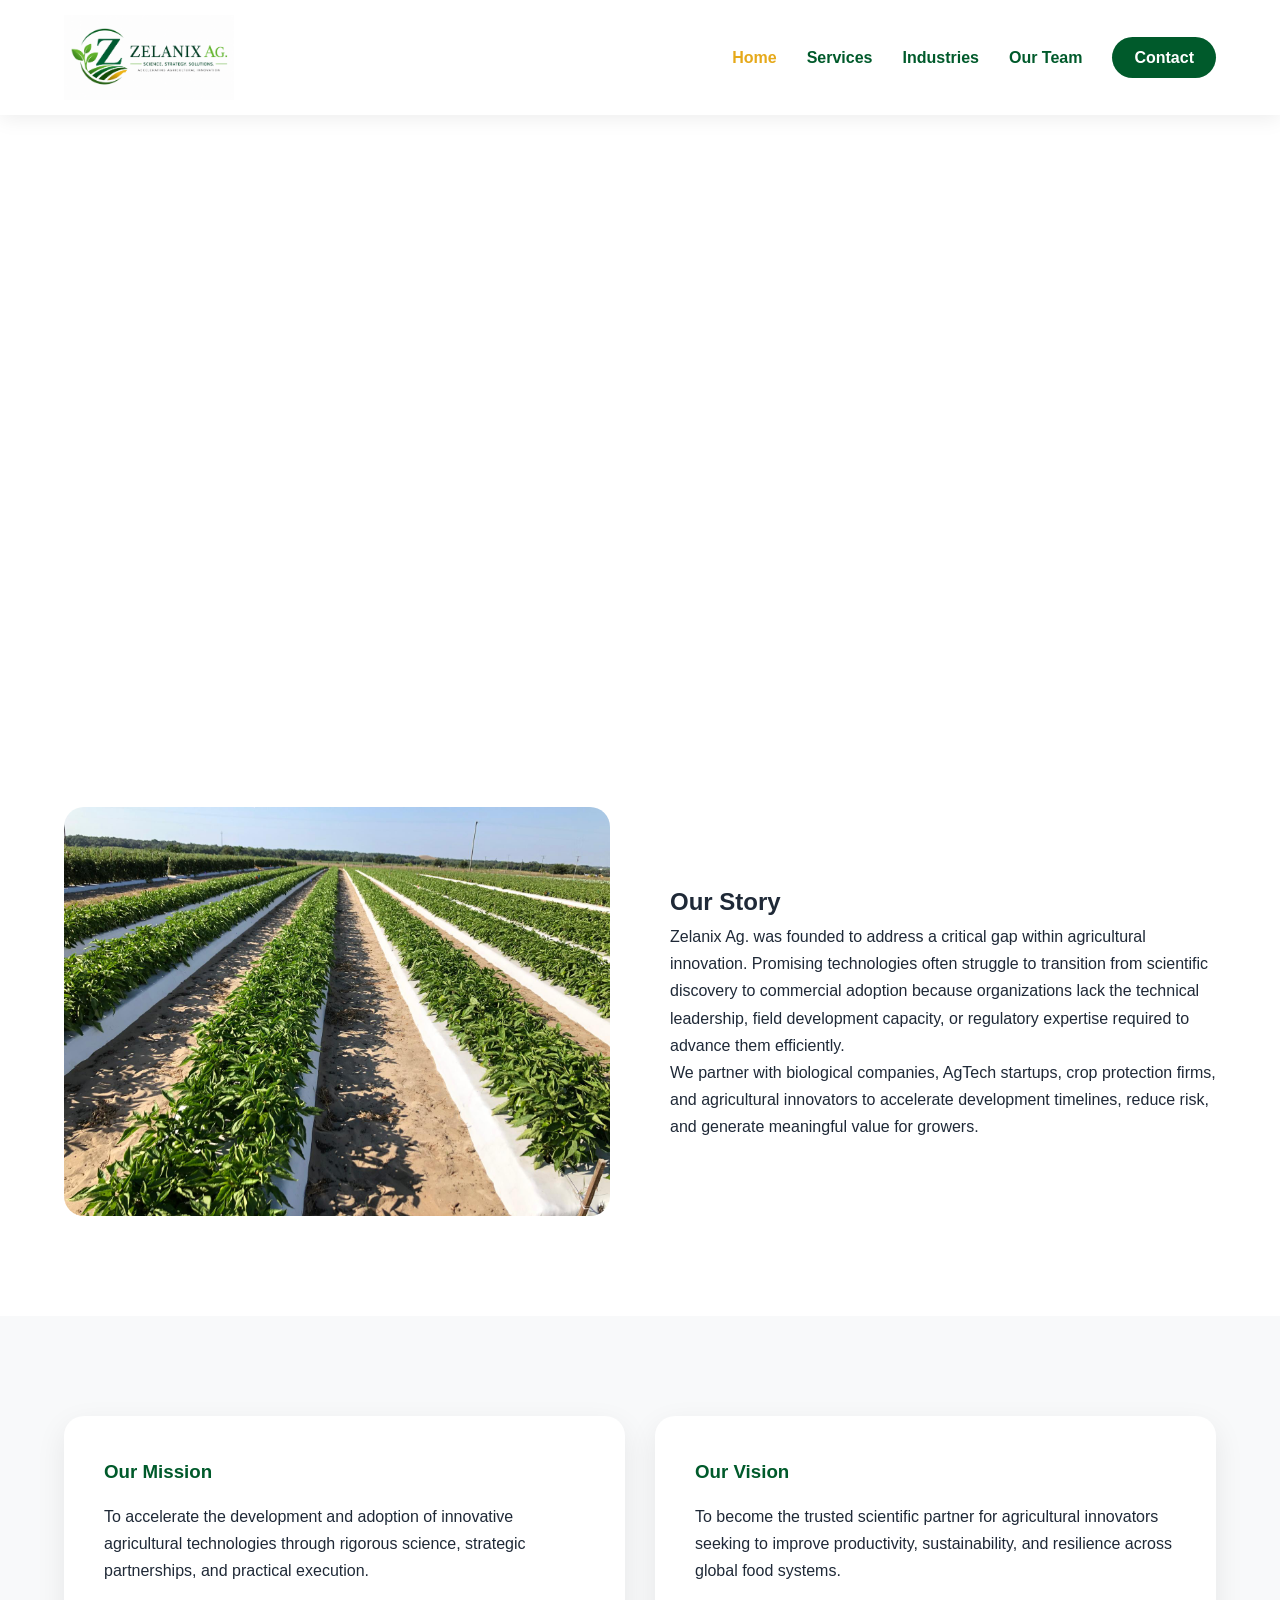
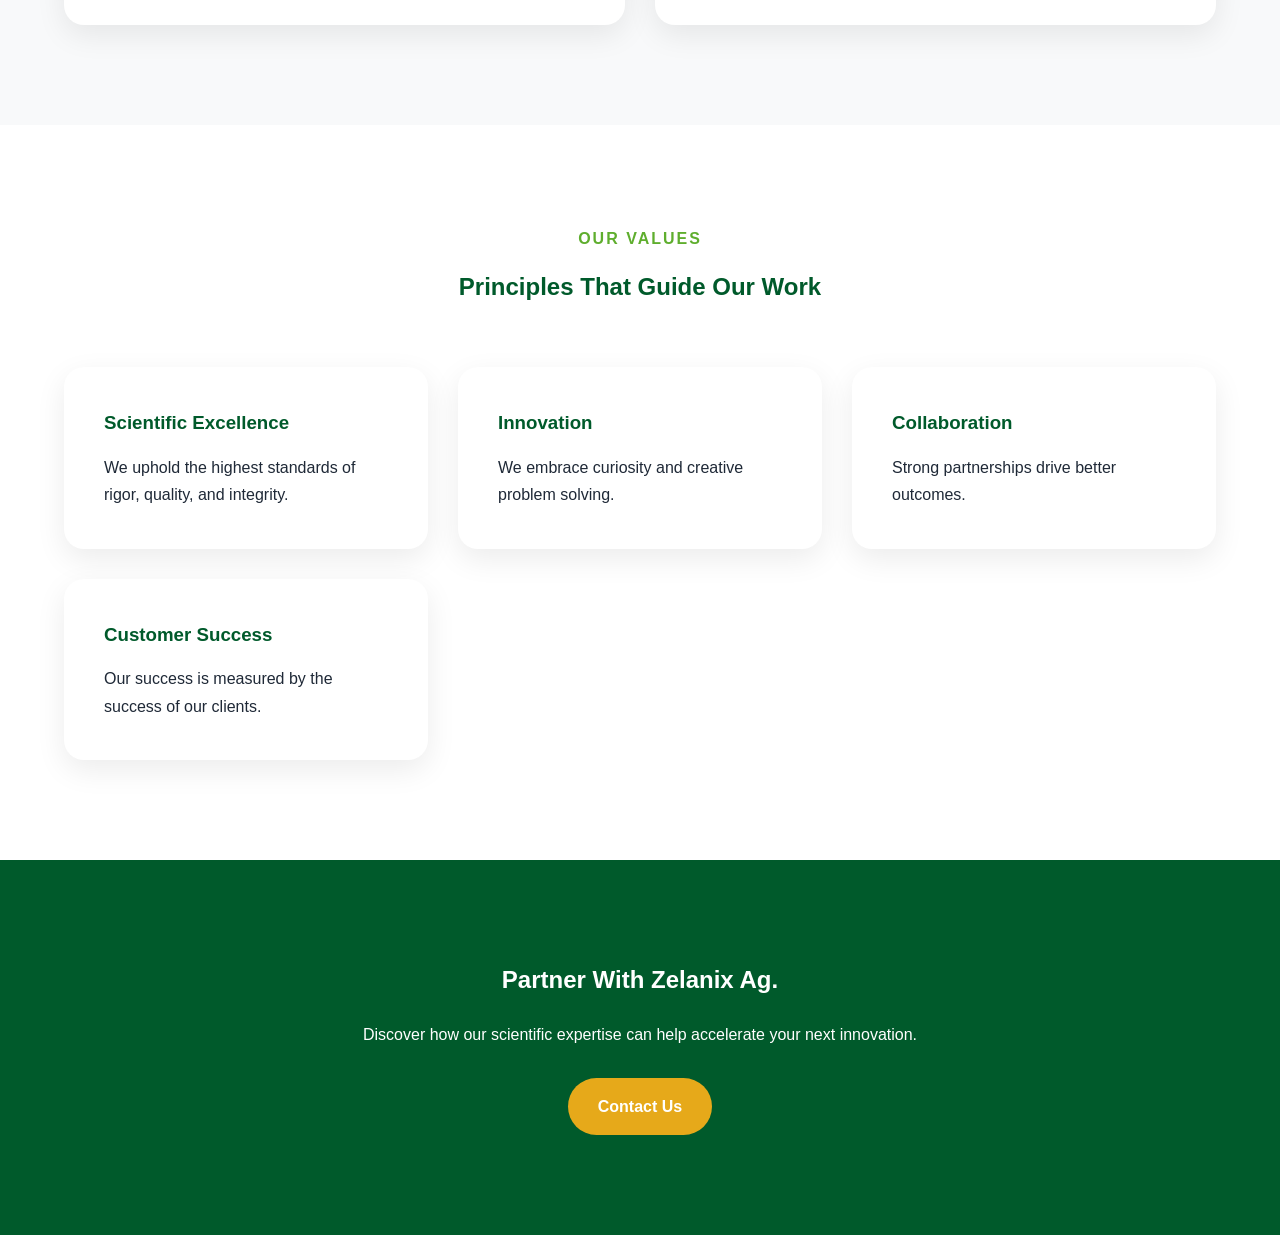
==== index.html @ 70cef59e "Update index.html deleted duplicate paragraph." ====
<!DOCTYPE html>
<html lang="en">

<head>

    <meta charset="UTF-8">

    <meta name="viewport"
        content="width=device-width, initial-scale=1.0">

    <title>About Us | Zelanix Ag.</title>

    <link rel="stylesheet"
        href="css/styles.css">

</head>

<body>

    <!-- Navigation -->

    <header>

        <div class="container navbar">

            <a href="index.html"
                class="logo">

                <img src="images\zelanixmodifiedlogo.png"
                    alt="Zelanix Ag Logo">

            </a>

            <nav>

                <ul>

                    <li><a href="index.html"
                            class="active">Home</a></li>

                    <li><a href="services.html">Services</a></li>

                    <li><a href="industries.html">Industries</a></li>

                    <li><a href="leadership.html">Our Team</a></li>

                    <li><a href="contact.html"
                            class="btn-nav">Contact</a></li>

                </ul>

            </nav>

        </div>

    </header>

    <!-- Hero -->

    <section class="page-hero">

        <div class="container">

            <span class="eyebrow">

              

            </span>

            <h1>

                Bridging Scientific Discovery and Commercial Success

            </h1>

            <p >

                We help agricultural innovators accelerate product
                development through scientific leadership,
                strategic partnerships, and practical execution.

            
            </p>
            

        </div>

    </section>

    <!-- Story -->

    <section class="section">

        <div class="container split">

            <div>

                <img src="images\FT9.jpeg"
                    alt="Agricultural Innovation">

            </div>

            <div>

                <h2>

                    Our Story

                </h2>

                <p>

                    Zelanix Ag. was founded to address a critical gap
                    within agricultural innovation. Promising technologies
                    often struggle to transition from scientific discovery
                    to commercial adoption because organizations lack the
                    technical leadership, field development capacity, or
                    regulatory expertise required to advance them efficiently.

                </p>

                <p>

                    We partner with biological companies, AgTech startups,
                    crop protection firms, and agricultural innovators to
                    accelerate development timelines, reduce risk, and
                    generate meaningful value for growers.

                </p>

            </div>

        </div>

    </section>

    <!-- Mission -->

    <section class="section section-light">

        <div class="container">

            <div class="cards">

                <div class="card">

                    <h3>

                        Our Mission

                    </h3>

                    <p>

                        To accelerate the development and adoption of
                        innovative agricultural technologies through
                        rigorous science, strategic partnerships,
                        and practical execution.

                    </p>

                </div>

                <div class="card">

                    <h3>

                        Our Vision

                    </h3>

                    <p>

                        To become the trusted scientific partner for
                        agricultural innovators seeking to improve
                        productivity, sustainability, and resilience
                        across global food systems.

                    </p>

                </div>

            </div>

        </div>

    </section>

    <!-- Values -->

    <section class="section">

        <div class="container">

            <div class="section-header">

                <span class="eyebrow">

                    OUR VALUES

                </span>

                <h2>

                    Principles That Guide Our Work

                </h2>

            </div>

            <div class="cards">

                <div class="card">

                    <h3>

                        Scientific Excellence

                    </h3>

                    <p>

                        We uphold the highest standards of rigor,
                        quality, and integrity.

                    </p>

                </div>

                <div class="card">

                    <h3>

                        Innovation

                    </h3>

                    <p>

                        We embrace curiosity and creative problem solving.

                    </p>

                </div>

                <div class="card">

                    <h3>

                        Collaboration

                    </h3>

                    <p>

                        Strong partnerships drive better outcomes.

                    </p>

                </div>

                <div class="card">

                    <h3>

                        Customer Success

                    </h3>

                    <p>

                        Our success is measured by the success of our clients.

                    </p>

                </div>

            </div>

        </div>

    </section>

    <!-- CTA -->

    <section class="cta">

        <div class="container">

            <h2>

                Partner With Zelanix Ag.

            </h2>

            <p>

                Discover how our scientific expertise can help
                accelerate your next innovation.

            </p>

            <a href="contact.html"
                class="btn-primary">

                Contact Us

            </a>

        </div>

    </section>

    <script src="js/About-images.js"></script>

</body>

</html>
---- css/styles.css ----
/* ===========================
   ZELANIX AG. WEBSITE STYLES
   =========================== */

/* Variables */

:root {
    --primary: #005A2B;
    --secondary: #5FAE2E;
    --accent: #E6A91A;
    --dark: #1F2937;
    --light: #F8F9FA;
    --white: #FFFFFF;
    --shadow: 0 10px 30px rgba(0,0,0,0.08);
}

/* Reset */

* {
    margin: 0;
    padding: 0;
    box-sizing: border-box;
}

body {
    font-family: Arial, Helvetica, sans-serif;
    line-height: 1.7;
    color: var(--dark);
    background: var(--white);
}

img {
    max-width: 100%;
    display: block;
}

a {
    text-decoration: none;
}

ul {
    list-style: none;
}

/* Layout */

.container {
    width: 90%;
    max-width: 1200px;
    margin: auto;
}

.section {
    padding: 100px 0;
}

.section-light {
    background: var(--light);
}

/* Navigation */

header {
    background: var(--white);
    position: sticky;
    top: 0;
    z-index: 1000;
    box-shadow: 0 3px 20px rgba(0,0,0,0.08);
}

.navbar {
    display: flex;
    justify-content: space-between;
    align-items: center;
    padding: 15px 0;
}

.logo img {
    height: 85px;
}

nav ul {
    display: flex;
    gap: 30px;
    align-items: center;
}

nav a {
    color: var(--primary);
    font-weight: 600;
    transition: 0.3s;
}

nav a:hover,
.active {
    color: var(--accent);
}

.btn-nav {
    background: var(--primary);
    color: var(--white);
    padding: 12px 22px;
    border-radius: 30px;
}

.btn-nav:hover {
    background: var(--accent);
    color: var(--white);
}

/* Hero */

/*
.page-hero {
    background:
       
        url("../images/PEANUT.jpeg");

    background-size: cover;
    background-position: center;
    color: var(--white);
}
*/
.hero,
.page-hero {
    background-size: cover;
    background-position: center;
    color: var(--white);
    min-height: 500px;
    opacity: 1;
    transition: opacity 3s ease-in-out;
}

.page-hero.fade {
    opacity: 0;
}



.hero {
    min-height: 90vh;
    display: flex;
    align-items: center;
}

.hero-content {
    max-width: 700px;
}

.hero h1,
.page-hero h1 {
    font-size: 4.5rem;
    margin-bottom: 20px;
    
}

.hero p,
.page-hero  p  {
    font-size: 1.78rem;
    margin-bottom: 30px;
    font-weight: bolder;
    font-weight: 2500;
}
.profile-image {
    width: 300px;
    height:300px;
}

.page-hero {
    text-align: center;
    padding: 100px 0;  /*change the size of the banner*/
    
}

/* Typography */

.eyebrow {
    color: var(--secondary);
    font-weight: 700;
    letter-spacing: 2px;
    text-transform: uppercase;
}

.section-header {
    text-align: center;
    margin-bottom: 60px;
}

.section-header h2 {
    margin-top: 15px;
    color: var(--primary);
}

/* Buttons */

.btn-primary,
.btn-secondary {
    display: inline-block;
    padding: 15px 30px;
    border-radius: 50px;
    font-weight: 700;
    transition: 0.3s;
}

.btn-primary {
    background: var(--accent);
    color: var(--white);
}

.btn-primary:hover {
    transform: translateY(-3px);
}

.btn-secondary {
    border: 2px solid var(--white);
    color: var(--white);
    margin-left: 15px;
}

.btn-secondary:hover {
    background: var(--white);
    color: var(--primary);
}

/* Cards */

.cards,
.industry-grid {
    display: grid;
    grid-template-columns: repeat(auto-fit, minmax(280px, 1fr));
    gap: 30px;
}

.card,
.industry-card {
    background: var(--white);
    padding: 40px;
    border-radius: 20px;
    box-shadow: var(--shadow);
    transition: 0.3s;
}

.card:hover,
.industry-card:hover {
    transform: translateY(-10px);
}

.card h3,
.industry-card h3 {
    color: var(--primary);
    margin-bottom: 15px;
}

/* Split Layout */

.split {
    display: grid;
    grid-template-columns: 1fr 1fr;
    gap: 60px;
    align-items: center;
}

.split img {
    border-radius: 20px;
}

/* Services */

.service-block {
    margin-bottom: 60px;
}

.service-block h2 {
    color: var(--primary);
    margin-bottom: 20px;
}

.service-block ul {
    margin-left: 20px;
    list-style: disc;
}

.service-block li {
    margin-bottom: 10px;
}

/* Leadership */

.leader-profile {
    display: grid;
    grid-template-columns: 300px 1fr;
    gap: 50px;
    align-items: center;
}

.leader-profile img {
    border-radius: 20px;
}

.leader-profile h2 {
    color: var(--primary);
}

.leader-profile h4 {
    color: var(--secondary);
    margin-bottom: 20px;
}

/* Contact */

.contact-grid {
    display: grid;
    grid-template-columns: 1fr 1fr;
    gap: 60px;
}

.contact-form {
    display: flex;
    flex-direction: column;
    gap: 20px;
}

.contact-form input,
.contact-form textarea {
    padding: 15px;
    border-radius: 10px;
    border: 1px solid #d1d5db;
    font-size: 1rem;
}

.contact-form button {
    border: none;
    cursor: pointer;
}

.contact-info h4 {
    color: var(--primary);
    margin-top: 20px;
}

/* CTA */

.cta {
    background: var(--primary);
    color: var(--white);
    text-align: center;
    padding: 100px 0;
}

.cta h2 {
    margin-bottom: 20px;
}

.cta p {
    margin-bottom: 30px;
}

/* Footer */

footer {
    background: var(--dark);
    color: var(--white);
    padding: 60px 0;
}

.footer-grid {
    display: grid;
    grid-template-columns: 1fr 1fr;
    gap: 60px;
}

.footer-logo {
    height: 80px;
    margin-bottom: 20px;
}

/* Responsive */

@media (max-width: 992px) {

    .split,
    .leader-profile,
    .contact-grid,
    .footer-grid {
        grid-template-columns: 1fr;
    }

    .hero h1,
    .page-hero h1 {
        font-size: 2.5rem;
    }
}

@media (max-width: 768px) {

    .navbar {
        flex-direction: column;
        gap: 20px;
    }

    nav ul {
        flex-direction: column;
        gap: 15px;
    }

    .hero {
        min-height: 70vh;
    }

    .hero h1,
    .page-hero h1 {
        font-size: 2rem;
    }

    .btn-secondary {
        display: block;
        margin: 15px 0 0;
    }

    .section {
        padding: 70px 0;
    }
}
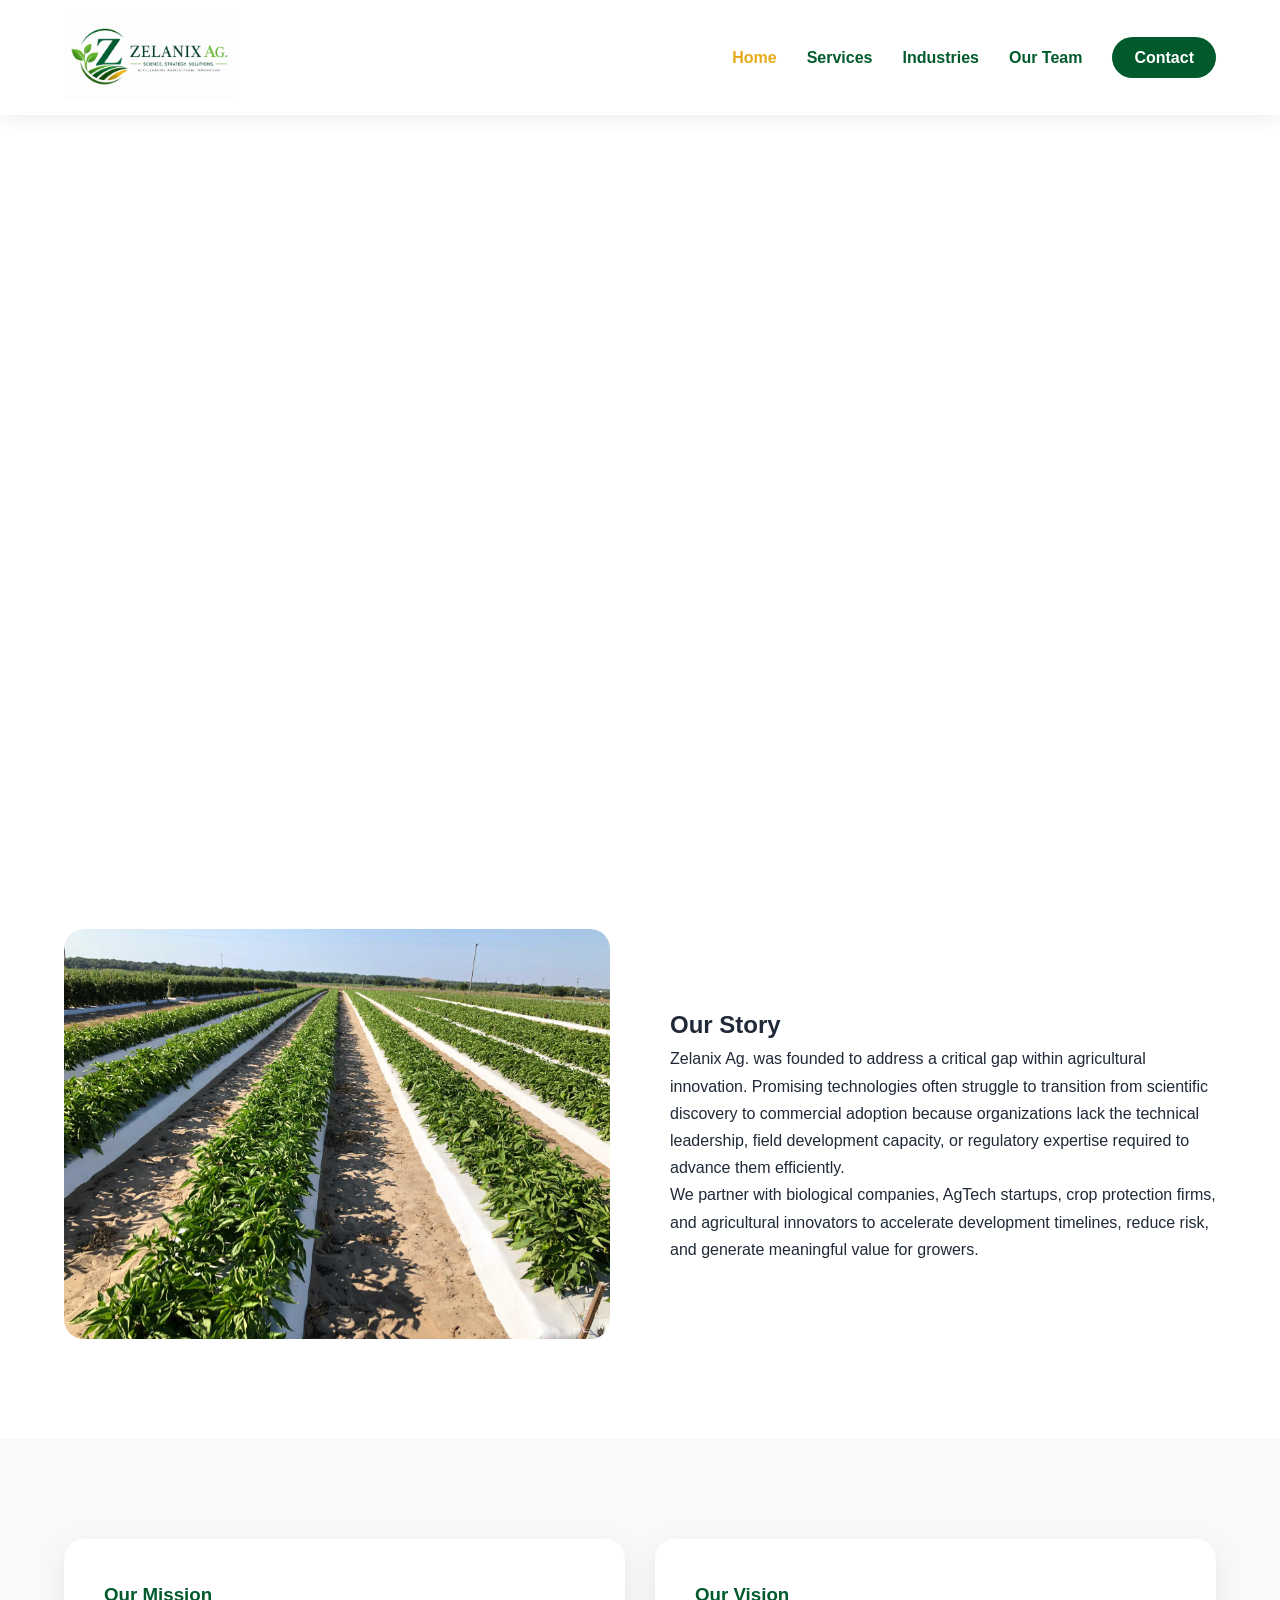
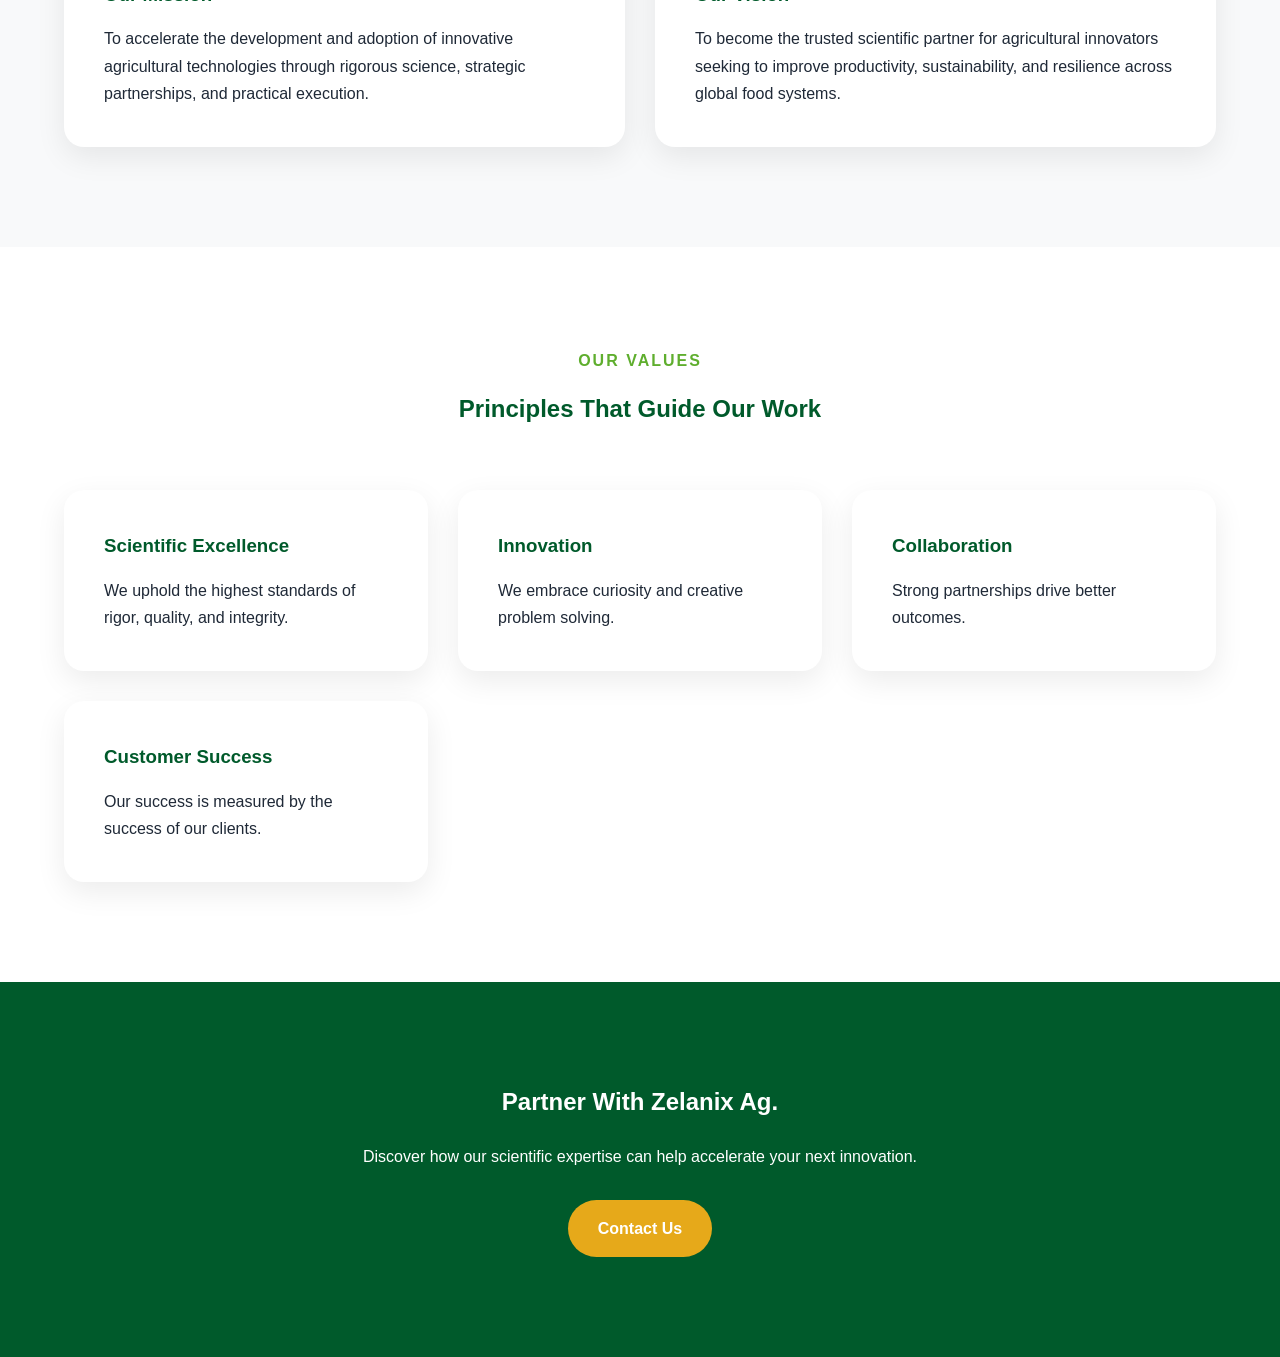
==== commit 8d6bf507: "Update index.html added Through Quality Field Trials to the heading" ====
--- a/index.html
+++ b/index.html
@@ -69,7 +69,7 @@
 
             <h1>
 
-                Bridging Scientific Discovery and Commercial Success
+                Bridging Scientific Discovery and Commercial Success Through Quality Field Trials
 
             </h1>
 
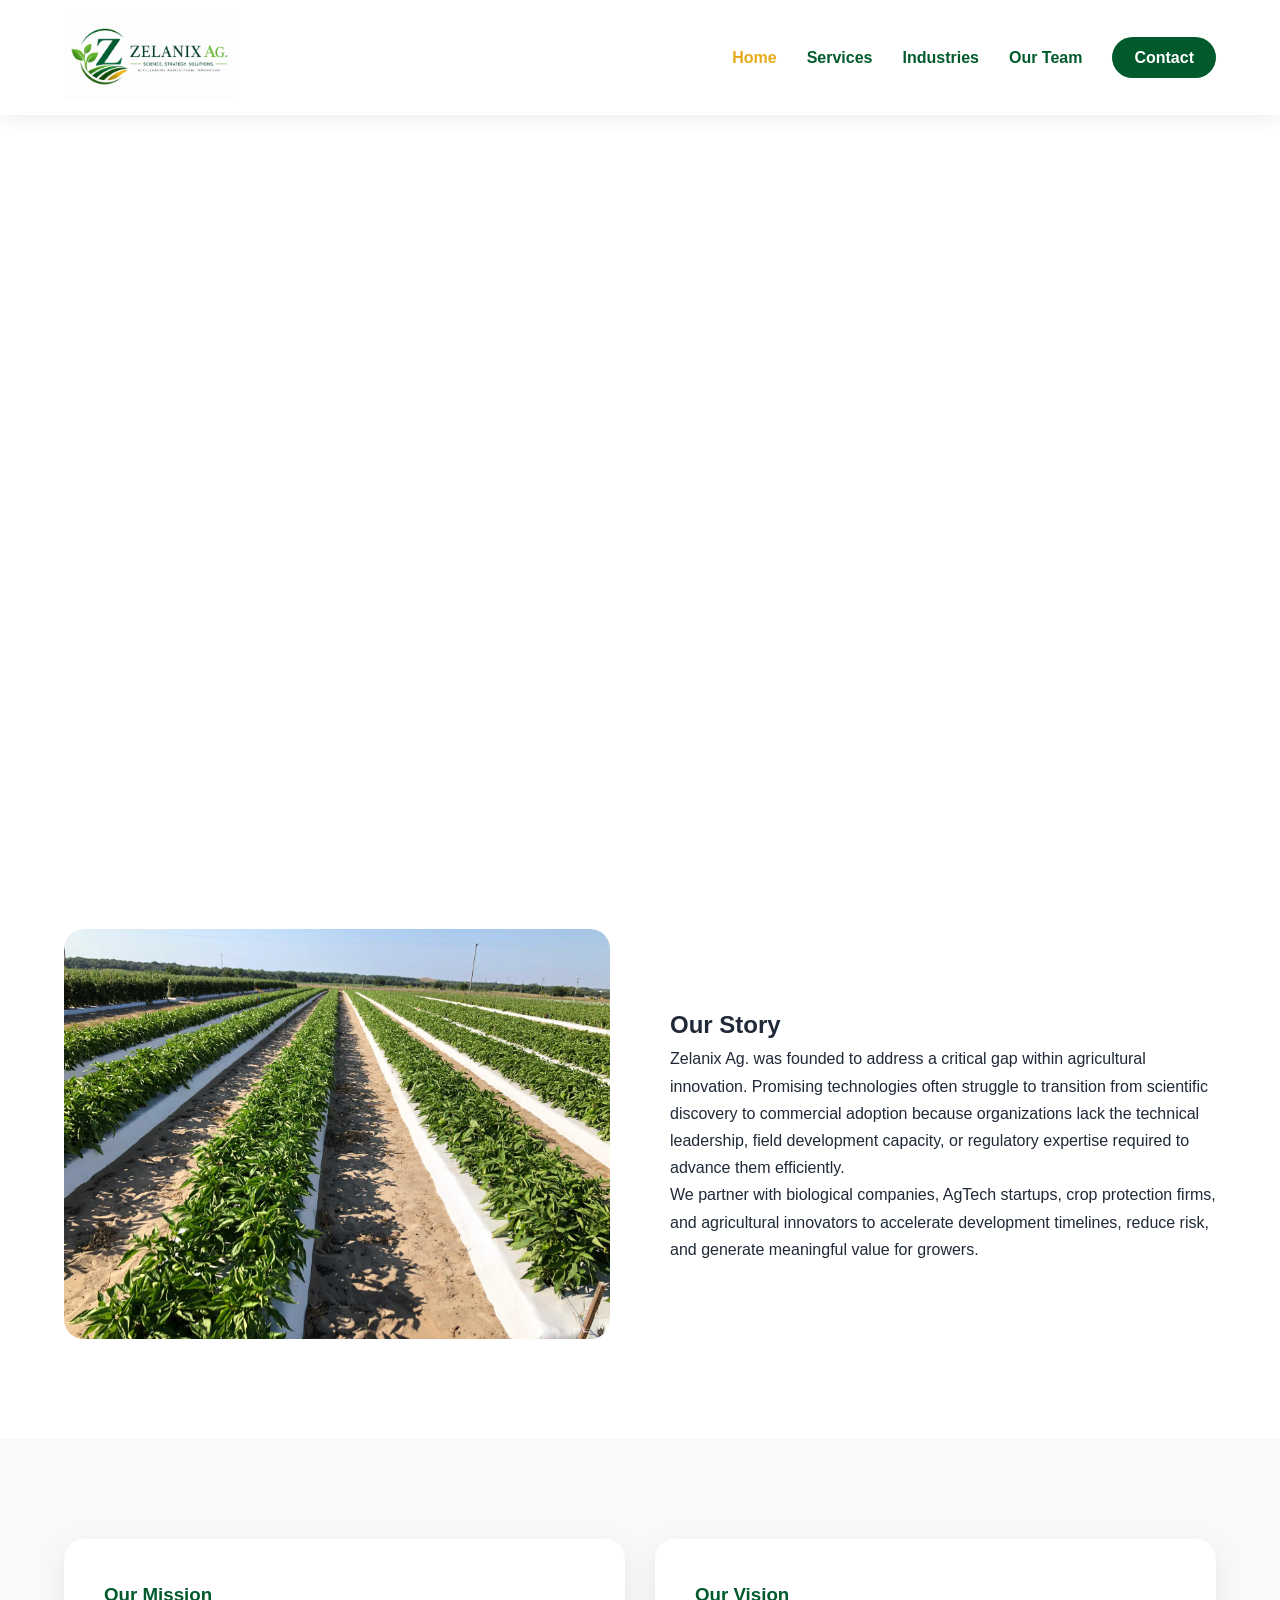
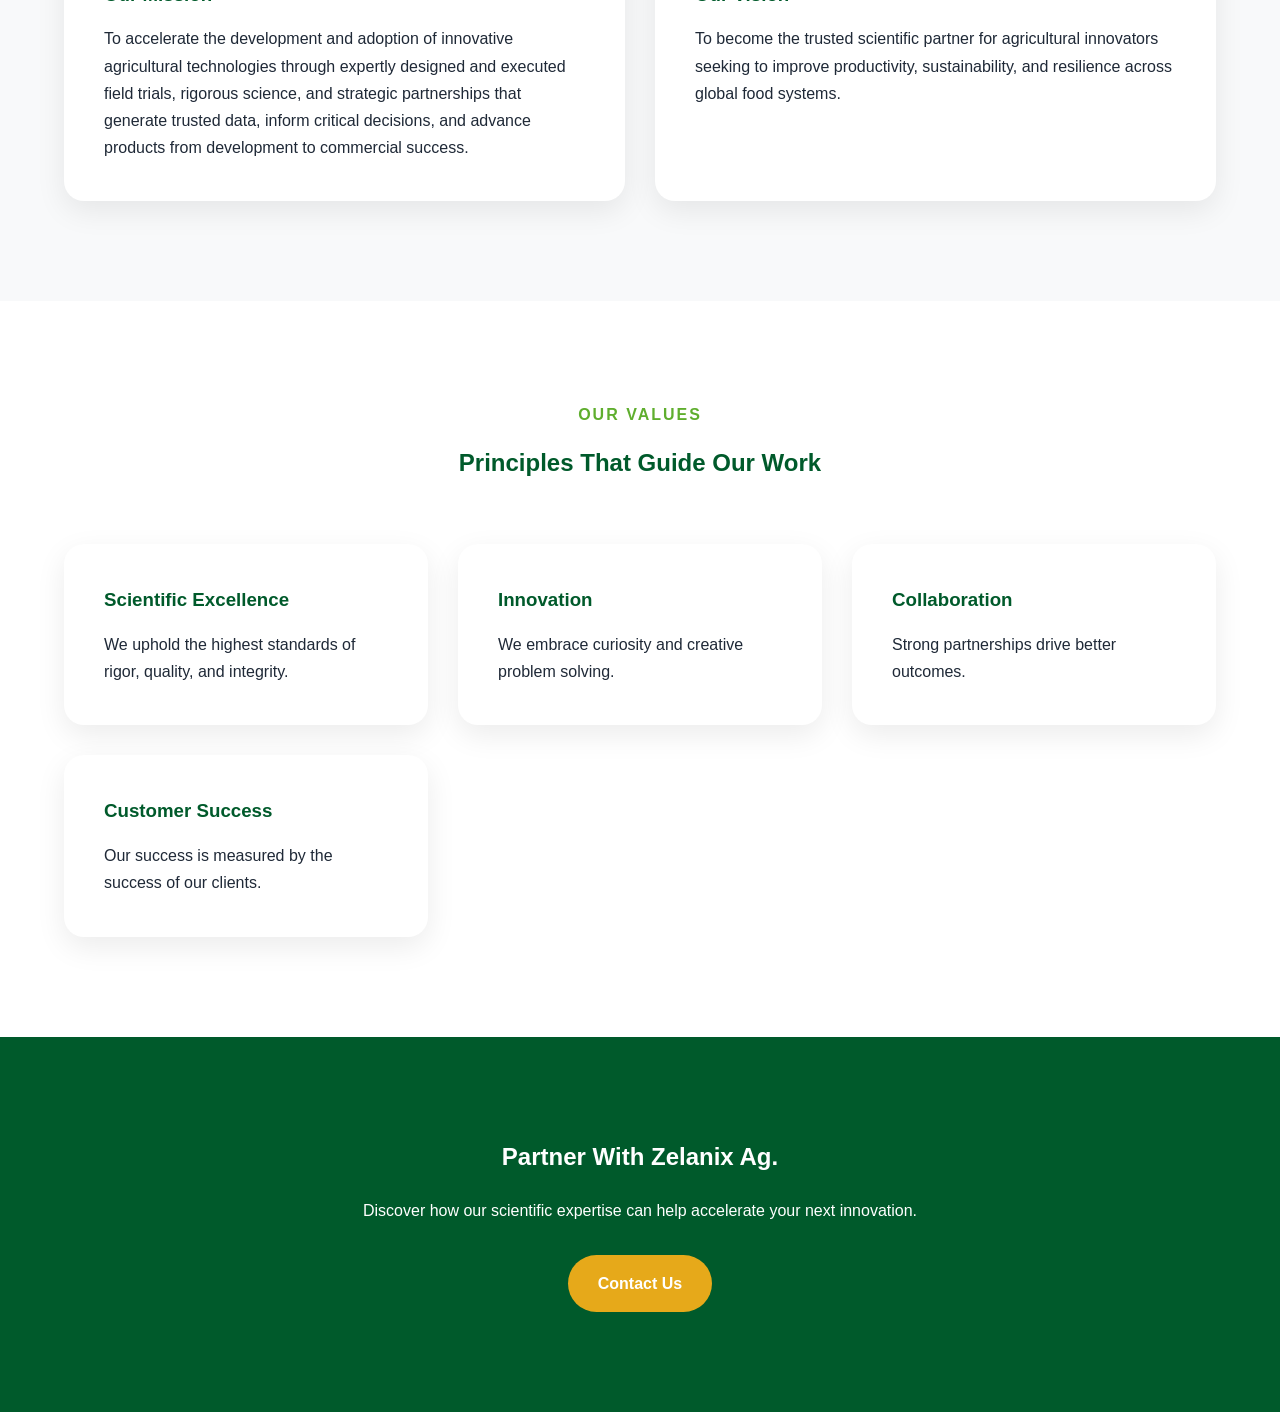
==== commit 43ee4ee1: "Update index.html Changed Our Mission Statement" ====
--- a/index.html
+++ b/index.html
@@ -69,7 +69,7 @@
 
             <h1>
 
-                Bridging Scientific Discovery and Commercial Success Through Quality Field Trials
+                Bridging Scientific Discovery and Commercial Success Through Quality Field Research
 
             </h1>
 
@@ -152,10 +152,11 @@
 
                     <p>
 
-                        To accelerate the development and adoption of
-                        innovative agricultural technologies through
-                        rigorous science, strategic partnerships,
-                        and practical execution.
+                        To accelerate the development and adoption of innovative agricultural technologies 
+                        through expertly designed and executed field trials, rigorous science, and strategic 
+                        partnerships that generate trusted data, inform critical decisions, and advance products 
+                        from development to commercial success.
+                        
 
                     </p>
 
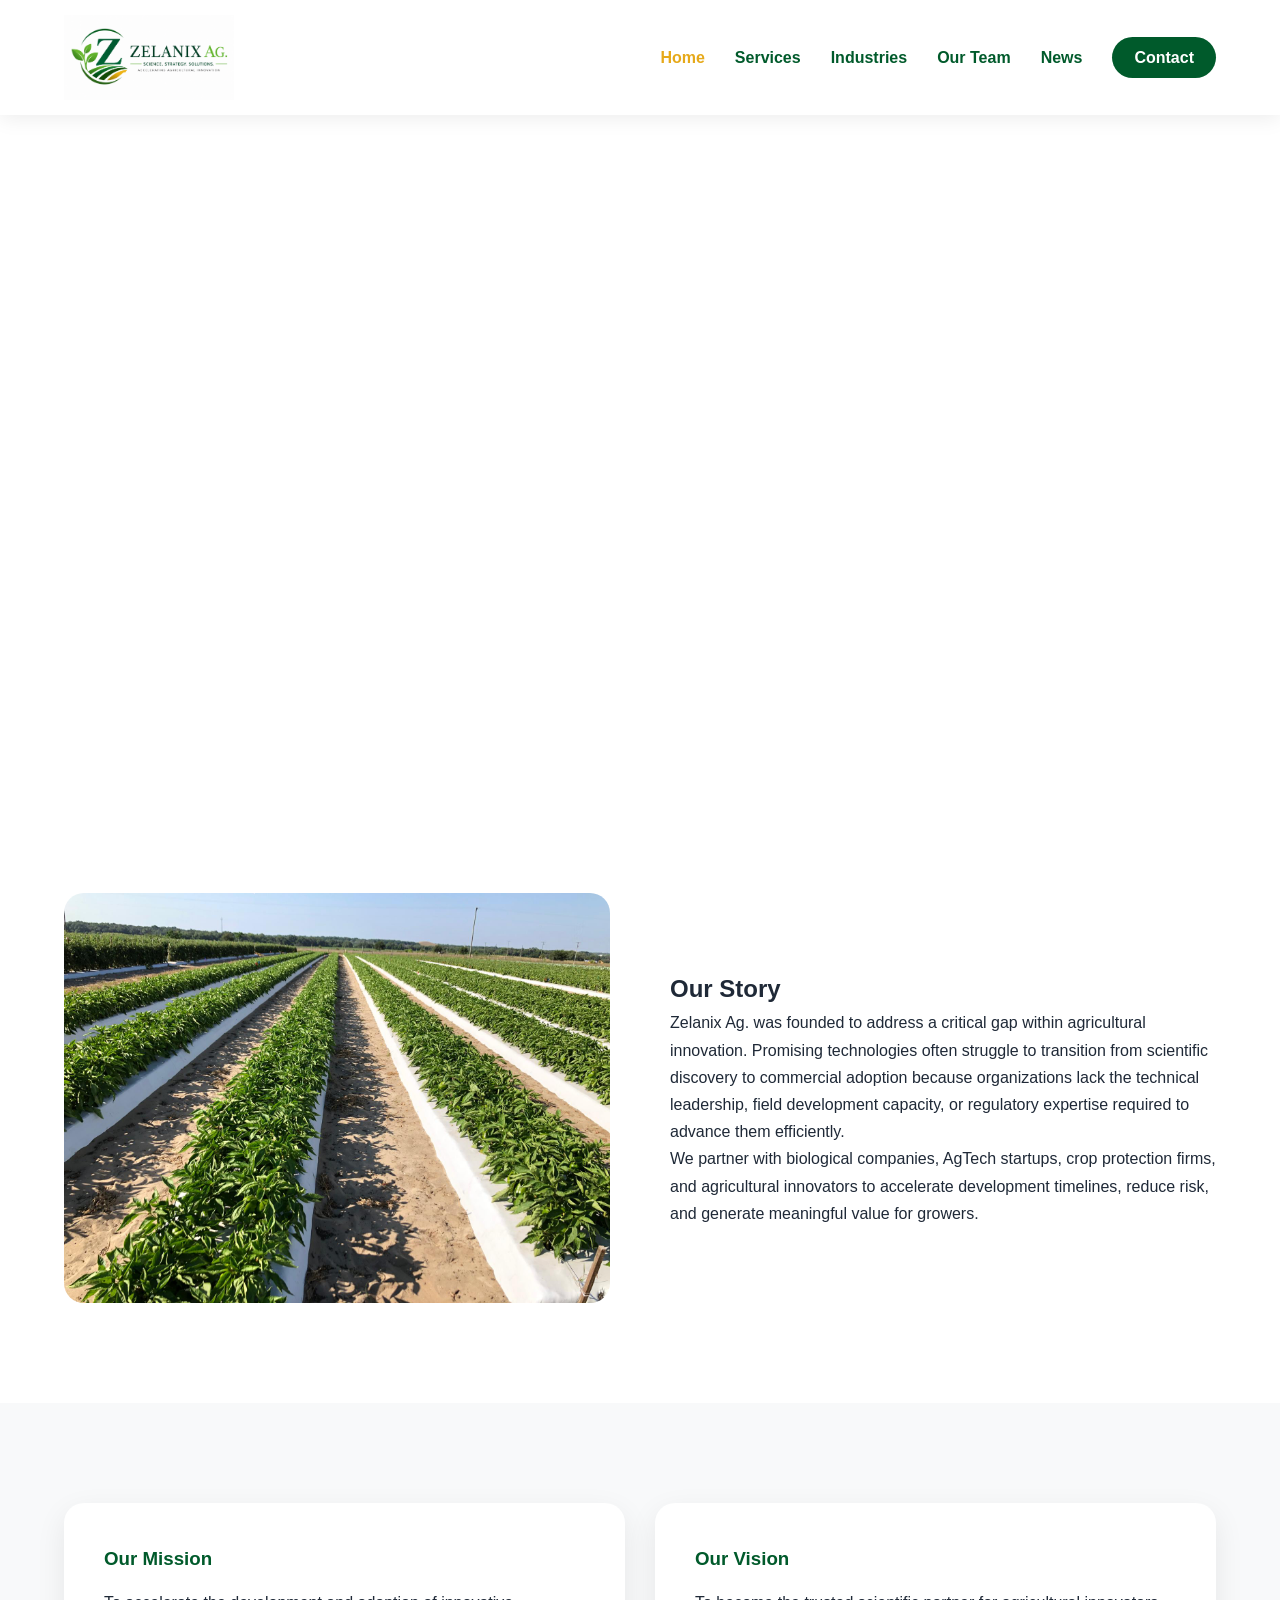
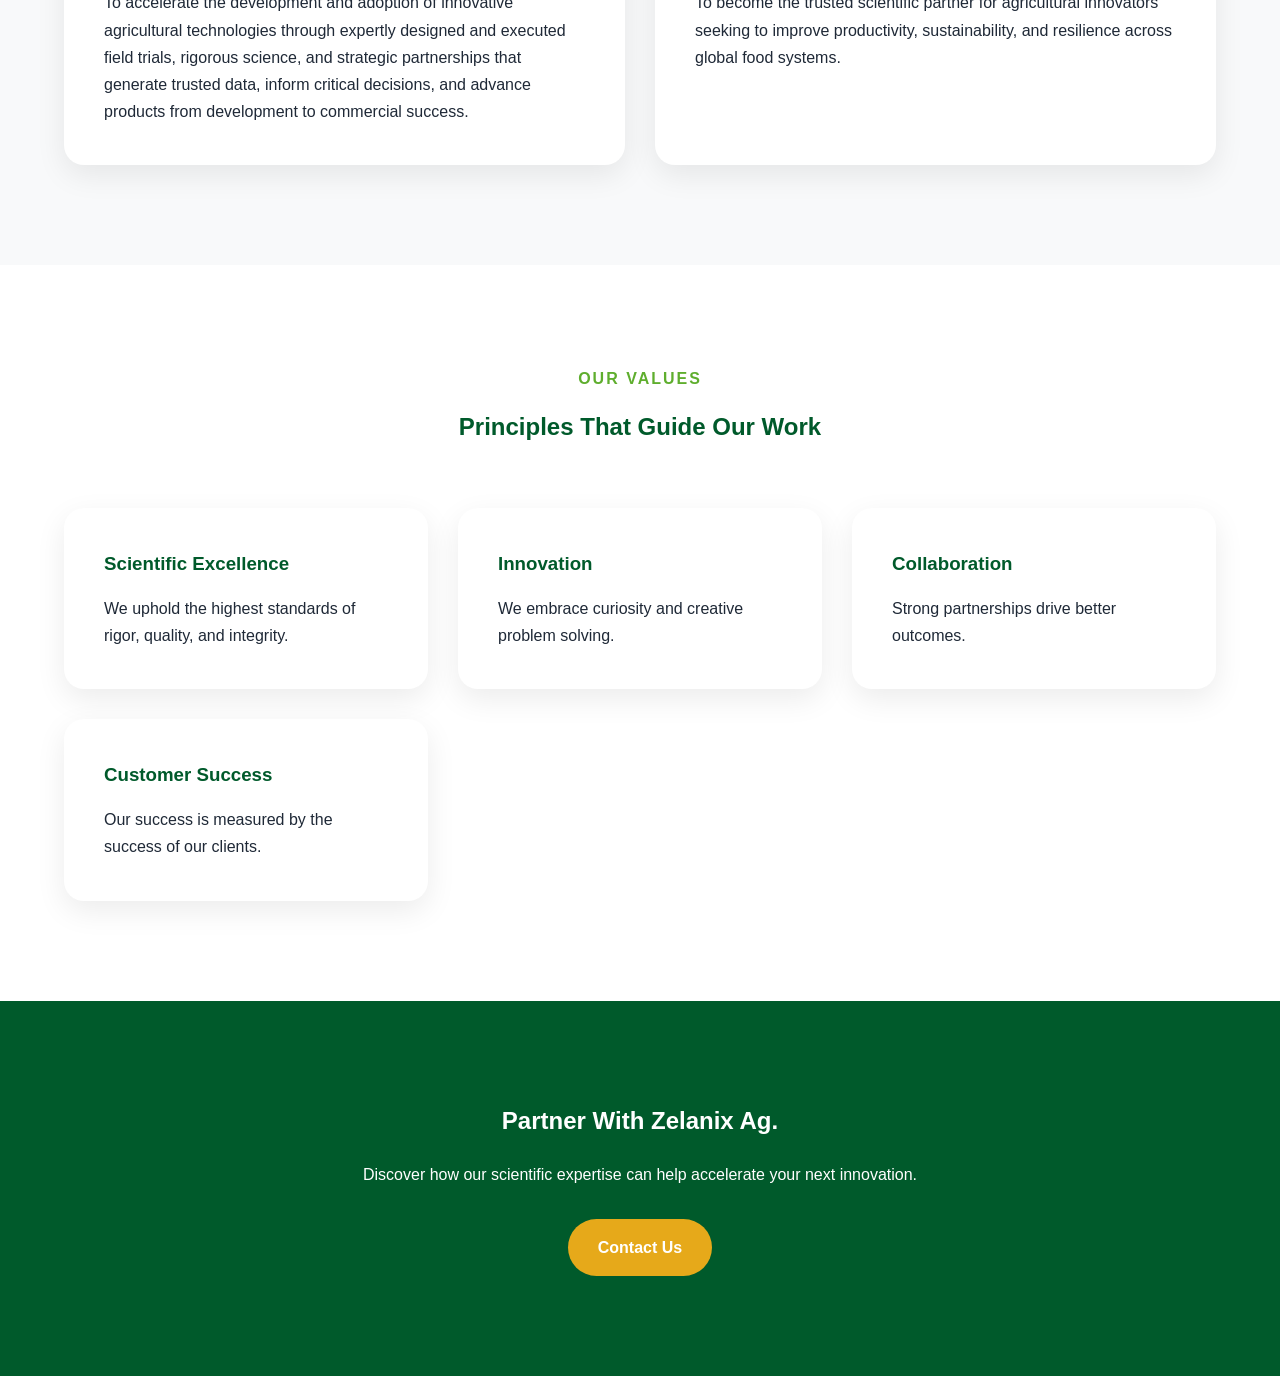
==== commit 99fd739e: "add news.html and related stuff" ====
--- a/index.html
+++ b/index.html
@@ -43,6 +43,9 @@
                     <li><a href="industries.html">Industries</a></li>
 
                     <li><a href="leadership.html">Our Team</a></li>
+                    <li>
+    <a href="news.html">News</a>
+</li>
 
                     <li><a href="contact.html"
                             class="btn-nav">Contact</a></li>
--- a/css/styles.css
+++ b/css/styles.css
@@ -2,7 +2,10 @@
    ZELANIX AG. WEBSITE STYLES
    =========================== */
 
-/* Variables */
+
+/* ===========================
+   VARIABLES
+   =========================== */
 
 :root {
     --primary: #005A2B;
@@ -11,15 +14,24 @@
     --dark: #1F2937;
     --light: #F8F9FA;
     --white: #FFFFFF;
-    --shadow: 0 10px 30px rgba(0,0,0,0.08);
-}
-
-/* Reset */
+    --border: #E3E8E4;
+    --muted: #66736A;
+    --shadow: 0 10px 30px rgba(0, 0, 0, 0.08);
+}
+
+
+/* ===========================
+   RESET
+   =========================== */
 
 * {
     margin: 0;
     padding: 0;
     box-sizing: border-box;
+}
+
+html {
+    scroll-behavior: smooth;
 }
 
 body {
@@ -42,7 +54,10 @@
     list-style: none;
 }
 
-/* Layout */
+
+/* ===========================
+   LAYOUT
+   =========================== */
 
 .container {
     width: 90%;
@@ -58,14 +73,17 @@
     background: var(--light);
 }
 
-/* Navigation */
+
+/* ===========================
+   NAVIGATION
+   =========================== */
 
 header {
     background: var(--white);
     position: sticky;
     top: 0;
     z-index: 1000;
-    box-shadow: 0 3px 20px rgba(0,0,0,0.08);
+    box-shadow: 0 3px 20px rgba(0, 0, 0, 0.08);
 }
 
 .navbar {
@@ -88,11 +106,11 @@
 nav a {
     color: var(--primary);
     font-weight: 600;
-    transition: 0.3s;
+    transition: color 0.3s ease;
 }
 
 nav a:hover,
-.active {
+nav a.active {
     color: var(--accent);
 }
 
@@ -108,19 +126,11 @@
     color: var(--white);
 }
 
-/* Hero */
-
-/*
-.page-hero {
-    background:
-       
-        url("../images/PEANUT.jpeg");
-
-    background-size: cover;
-    background-position: center;
-    color: var(--white);
-}
-*/
+
+/* ===========================
+   HERO
+   =========================== */
+
 .hero,
 .page-hero {
     background-size: cover;
@@ -135,8 +145,6 @@
     opacity: 0;
 }
 
-
-
 .hero {
     min-height: 90vh;
     display: flex;
@@ -150,29 +158,83 @@
 .hero h1,
 .page-hero h1 {
     font-size: 4.5rem;
+    line-height: 1.15;
     margin-bottom: 20px;
-    
 }
 
 .hero p,
-.page-hero  p  {
+.page-hero p {
     font-size: 1.78rem;
     margin-bottom: 30px;
-    font-weight: bolder;
-    font-weight: 2500;
-}
+    font-weight: 700;
+}
+
 .profile-image {
     width: 300px;
-    height:300px;
+    height: 300px;
 }
 
 .page-hero {
     text-align: center;
-    padding: 100px 0;  /*change the size of the banner*/
-    
-}
-
-/* Typography */
+    padding: 100px 0;
+}
+
+.page-hero .container {
+    max-width: 1000px;
+}
+
+
+/* ===========================
+   NEWS PAGE HERO
+   =========================== */
+
+/*
+   The News hero currently uses:
+   images/INSEC.jpg
+
+   Because this stylesheet is inside the css folder, the image path
+   begins with ../images/
+*/
+
+.news-hero {
+    position: relative;
+    display: flex;
+    align-items: center;
+    justify-content: center;
+    min-height: 500px;
+    padding: 100px 0;
+    text-align: center;
+    color: var(--white);
+
+    background-image:
+        linear-gradient(
+            rgba(0, 60, 30, 0.62),
+            rgba(0, 60, 30, 0.62)
+        ),
+        url("../images/INSEC.jpg");
+
+    background-size: cover;
+    background-position: center;
+    background-repeat: no-repeat;
+}
+
+.news-hero .container {
+    position: relative;
+    z-index: 1;
+    max-width: 1000px;
+}
+
+.news-hero h1,
+.news-hero p {
+    color: var(--white);
+    text-shadow: 0 3px 12px rgba(0, 0, 0, 0.45);
+}
+
+
+
+/* ===========================
+   TYPOGRAPHY
+   =========================== */
 
 .eyebrow {
     color: var(--secondary);
@@ -181,17 +243,33 @@
     text-transform: uppercase;
 }
 
-.section-header {
+.section-header,
+.section-heading {
     text-align: center;
     margin-bottom: 60px;
 }
 
-.section-header h2 {
+.section-header h2,
+.section-heading h2 {
     margin-top: 15px;
+    margin-bottom: 15px;
     color: var(--primary);
 }
 
-/* Buttons */
+.section-heading {
+    max-width: 800px;
+    margin-left: auto;
+    margin-right: auto;
+}
+
+.section-heading p {
+    color: var(--dark);
+}
+
+
+/* ===========================
+   BUTTONS
+   =========================== */
 
 .btn-primary,
 .btn-secondary {
@@ -199,7 +277,10 @@
     padding: 15px 30px;
     border-radius: 50px;
     font-weight: 700;
-    transition: 0.3s;
+    transition:
+        background 0.3s ease,
+        color 0.3s ease,
+        transform 0.3s ease;
 }
 
 .btn-primary {
@@ -222,7 +303,10 @@
     color: var(--primary);
 }
 
-/* Cards */
+
+/* ===========================
+   CARDS
+   =========================== */
 
 .cards,
 .industry-grid {
@@ -237,7 +321,7 @@
     padding: 40px;
     border-radius: 20px;
     box-shadow: var(--shadow);
-    transition: 0.3s;
+    transition: transform 0.3s ease;
 }
 
 .card:hover,
@@ -251,7 +335,10 @@
     margin-bottom: 15px;
 }
 
-/* Split Layout */
+
+/* ===========================
+   SPLIT LAYOUT
+   =========================== */
 
 .split {
     display: grid;
@@ -264,7 +351,10 @@
     border-radius: 20px;
 }
 
-/* Services */
+
+/* ===========================
+   SERVICES
+   =========================== */
 
 .service-block {
     margin-bottom: 60px;
@@ -284,7 +374,10 @@
     margin-bottom: 10px;
 }
 
-/* Leadership */
+
+/* ===========================
+   LEADERSHIP
+   =========================== */
 
 .leader-profile {
     display: grid;
@@ -306,7 +399,72 @@
     margin-bottom: 20px;
 }
 
-/* Contact */
+
+/* ===========================
+   NEWS PAGE
+   =========================== */
+
+/*
+   The News page currently contains one image-only news item.
+
+   Expected HTML classes:
+   .news-list
+   .news-image-item
+   .news-image-link
+   .news-article-image
+*/
+
+.news-list {
+    width: 100%;
+    max-width: 950px;
+    margin: 0 auto;
+}
+
+/* Container for the single news image */
+
+.news-image-item {
+    width: 100%;
+    margin: 0 auto;
+    background: var(--white);
+    border: 1px solid var(--border);
+    border-radius: 16px;
+    overflow: hidden;
+    box-shadow: var(--shadow);
+    transition:
+        transform 0.3s ease,
+        box-shadow 0.3s ease;
+}
+
+.news-image-item:hover {
+    transform: translateY(-6px);
+    box-shadow: 0 16px 40px rgba(0, 0, 0, 0.14);
+}
+
+/* Makes the entire news image clickable */
+
+.news-image-link {
+    display: block;
+    width: 100%;
+}
+
+/* The news article itself is displayed as an image */
+
+.news-article-image {
+    display: block;
+    width: 100%;
+    height: auto;
+    object-fit: contain;
+    transition: transform 0.4s ease;
+}
+
+.news-image-item:hover .news-article-image {
+    transform: scale(1.015);
+}
+
+
+/* ===========================
+   CONTACT
+   =========================== */
 
 .contact-grid {
     display: grid;
@@ -324,8 +482,15 @@
 .contact-form textarea {
     padding: 15px;
     border-radius: 10px;
-    border: 1px solid #d1d5db;
+    border: 1px solid #D1D5DB;
+    font-family: inherit;
     font-size: 1rem;
+}
+
+.contact-form input:focus,
+.contact-form textarea:focus {
+    border-color: var(--secondary);
+    outline: none;
 }
 
 .contact-form button {
@@ -338,7 +503,10 @@
     margin-top: 20px;
 }
 
-/* CTA */
+
+/* ===========================
+   CALL TO ACTION
+   =========================== */
 
 .cta {
     background: var(--primary);
@@ -352,10 +520,14 @@
 }
 
 .cta p {
-    margin-bottom: 30px;
-}
-
-/* Footer */
+    max-width: 760px;
+    margin: 0 auto 30px;
+}
+
+
+/* ===========================
+   FOOTER
+   =========================== */
 
 footer {
     background: var(--dark);
@@ -374,7 +546,10 @@
     margin-bottom: 20px;
 }
 
-/* Responsive */
+
+/* ===========================
+   RESPONSIVE: TABLETS
+   =========================== */
 
 @media (max-width: 992px) {
 
@@ -385,11 +560,35 @@
         grid-template-columns: 1fr;
     }
 
+    .leader-profile {
+        text-align: center;
+    }
+
+    .leader-profile img {
+        width: 300px;
+        margin: 0 auto;
+    }
+
     .hero h1,
     .page-hero h1 {
         font-size: 2.5rem;
     }
-}
+
+    .hero p,
+    .page-hero p {
+        font-size: 1.35rem;
+    }
+
+
+    .news-hero {
+        min-height: 420px;
+    }
+}
+
+
+/* ===========================
+   RESPONSIVE: MOBILE
+   =========================== */
 
 @media (max-width: 768px) {
 
@@ -398,13 +597,34 @@
         gap: 20px;
     }
 
+    .logo img {
+        height: 70px;
+    }
+
     nav ul {
         flex-direction: column;
         gap: 15px;
     }
 
+    nav a {
+        display: block;
+        text-align: center;
+    }
+
     .hero {
         min-height: 70vh;
+    }
+
+    .page-hero {
+        min-height: 400px;
+        padding: 70px 0;
+    }
+
+
+    .news-hero {
+        min-height: 350px;
+        padding: 70px 0;
+        background-position: center;
     }
 
     .hero h1,
@@ -412,6 +632,11 @@
         font-size: 2rem;
     }
 
+    .hero p,
+    .page-hero p {
+        font-size: 1.15rem;
+    }
+
     .btn-secondary {
         display: block;
         margin: 15px 0 0;
@@ -420,4 +645,62 @@
     .section {
         padding: 70px 0;
     }
+
+    .section-header,
+    .section-heading {
+        margin-bottom: 40px;
+    }
+
+
+    .news-list {
+        max-width: 100%;
+    }
+
+    .news-image-item {
+        border-radius: 10px;
+    }
+
+
+    .cta {
+        padding: 70px 0;
+    }
+}
+
+
+/* ===========================
+   RESPONSIVE: SMALL PHONES
+   =========================== */
+
+@media (max-width: 480px) {
+
+    .container {
+        width: 92%;
+    }
+
+    .hero h1,
+    .page-hero h1 {
+        font-size: 1.75rem;
+    }
+
+    .page-hero {
+        min-height: 350px;
+    }
+
+
+    .news-hero {
+        min-height: 320px;
+        padding: 60px 0;
+    }
+
+
+    .news-image-item {
+        border-radius: 8px;
+    }
+
+
+    .btn-primary,
+    .btn-secondary {
+        width: 100%;
+        text-align: center;
+    }
 }
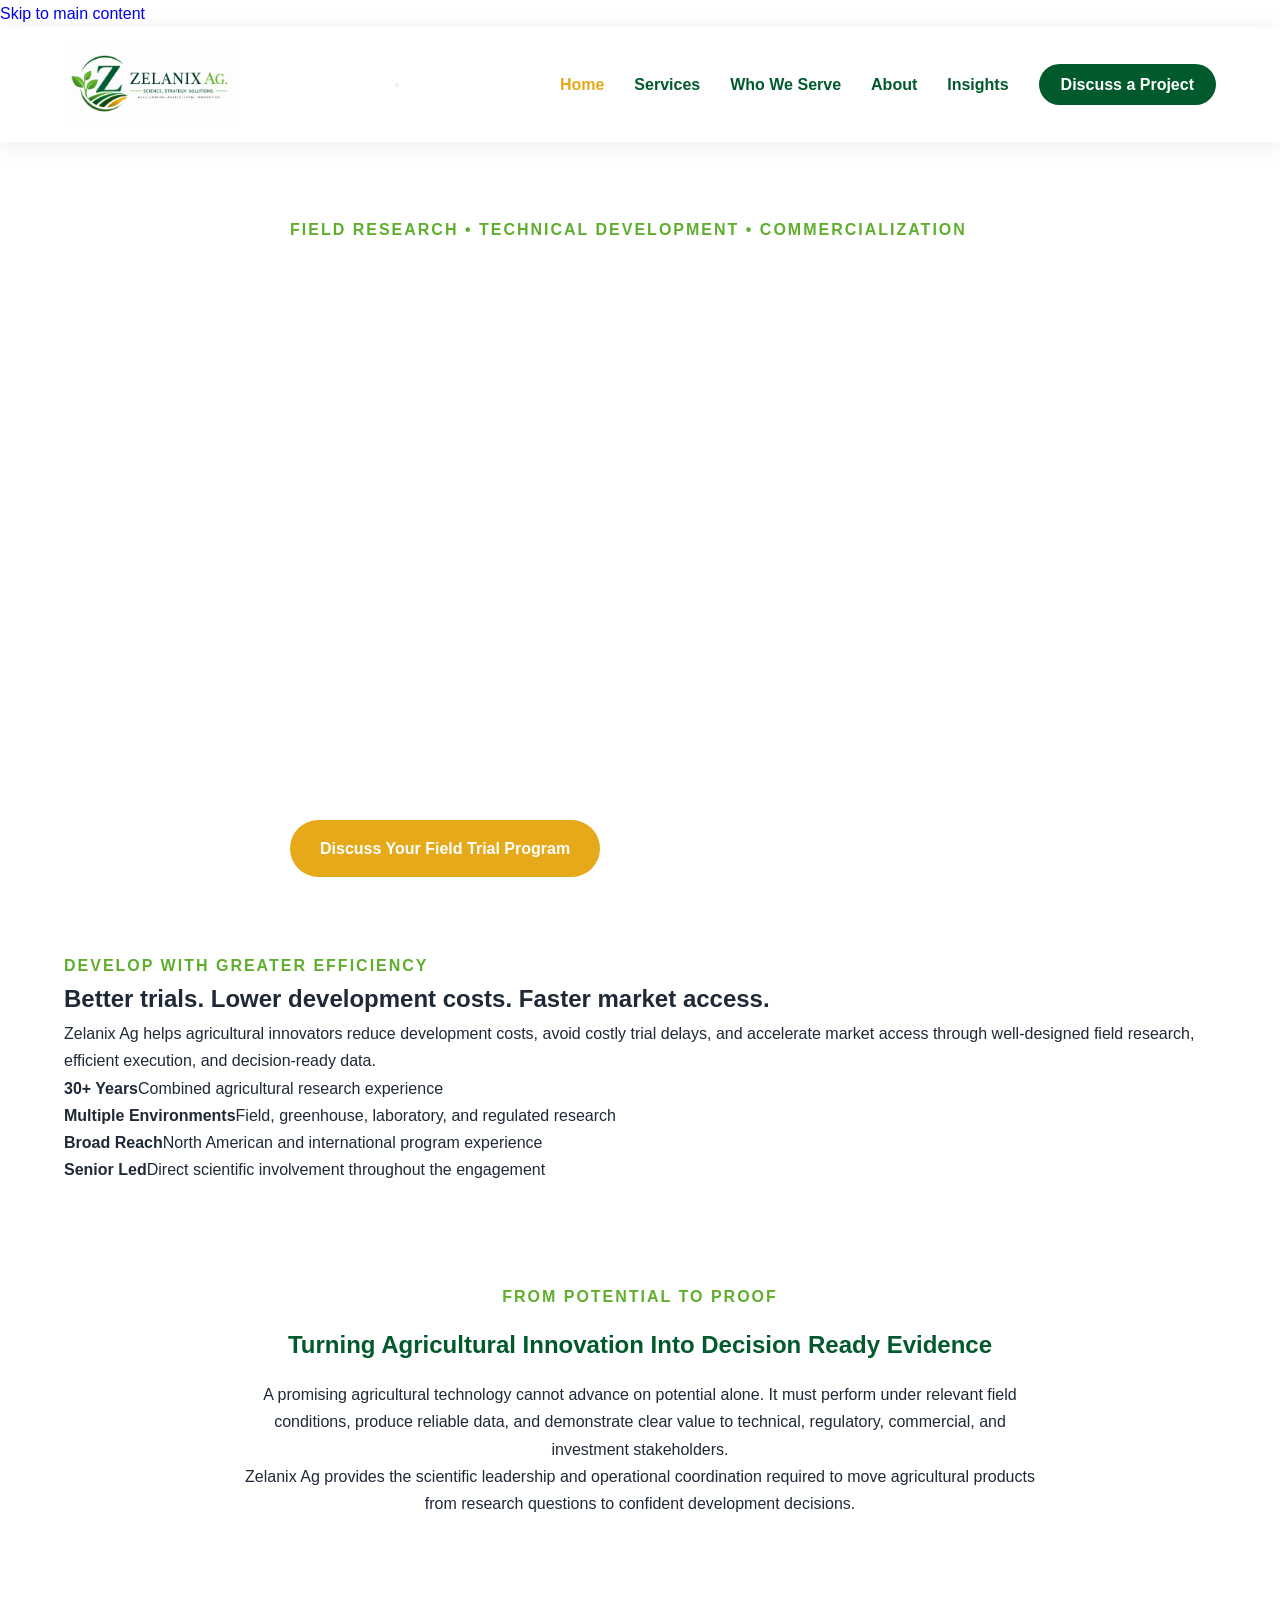
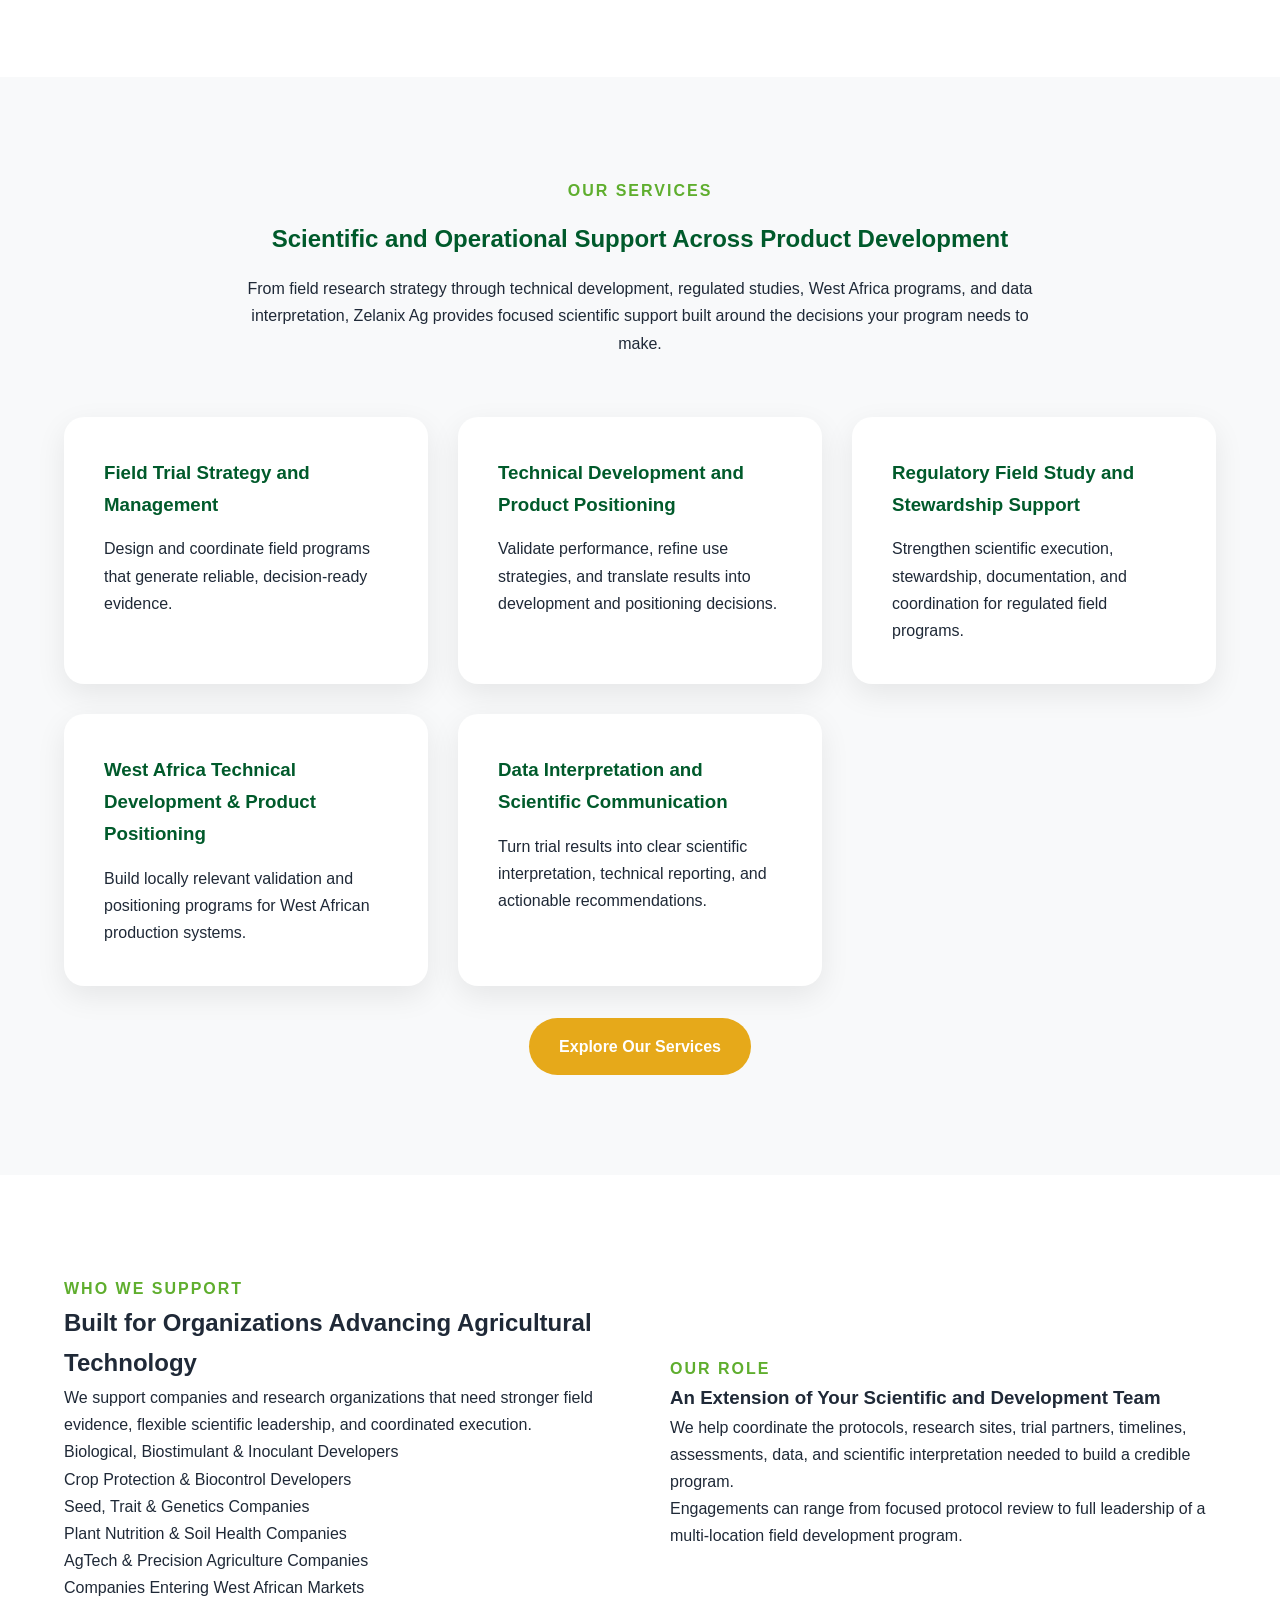
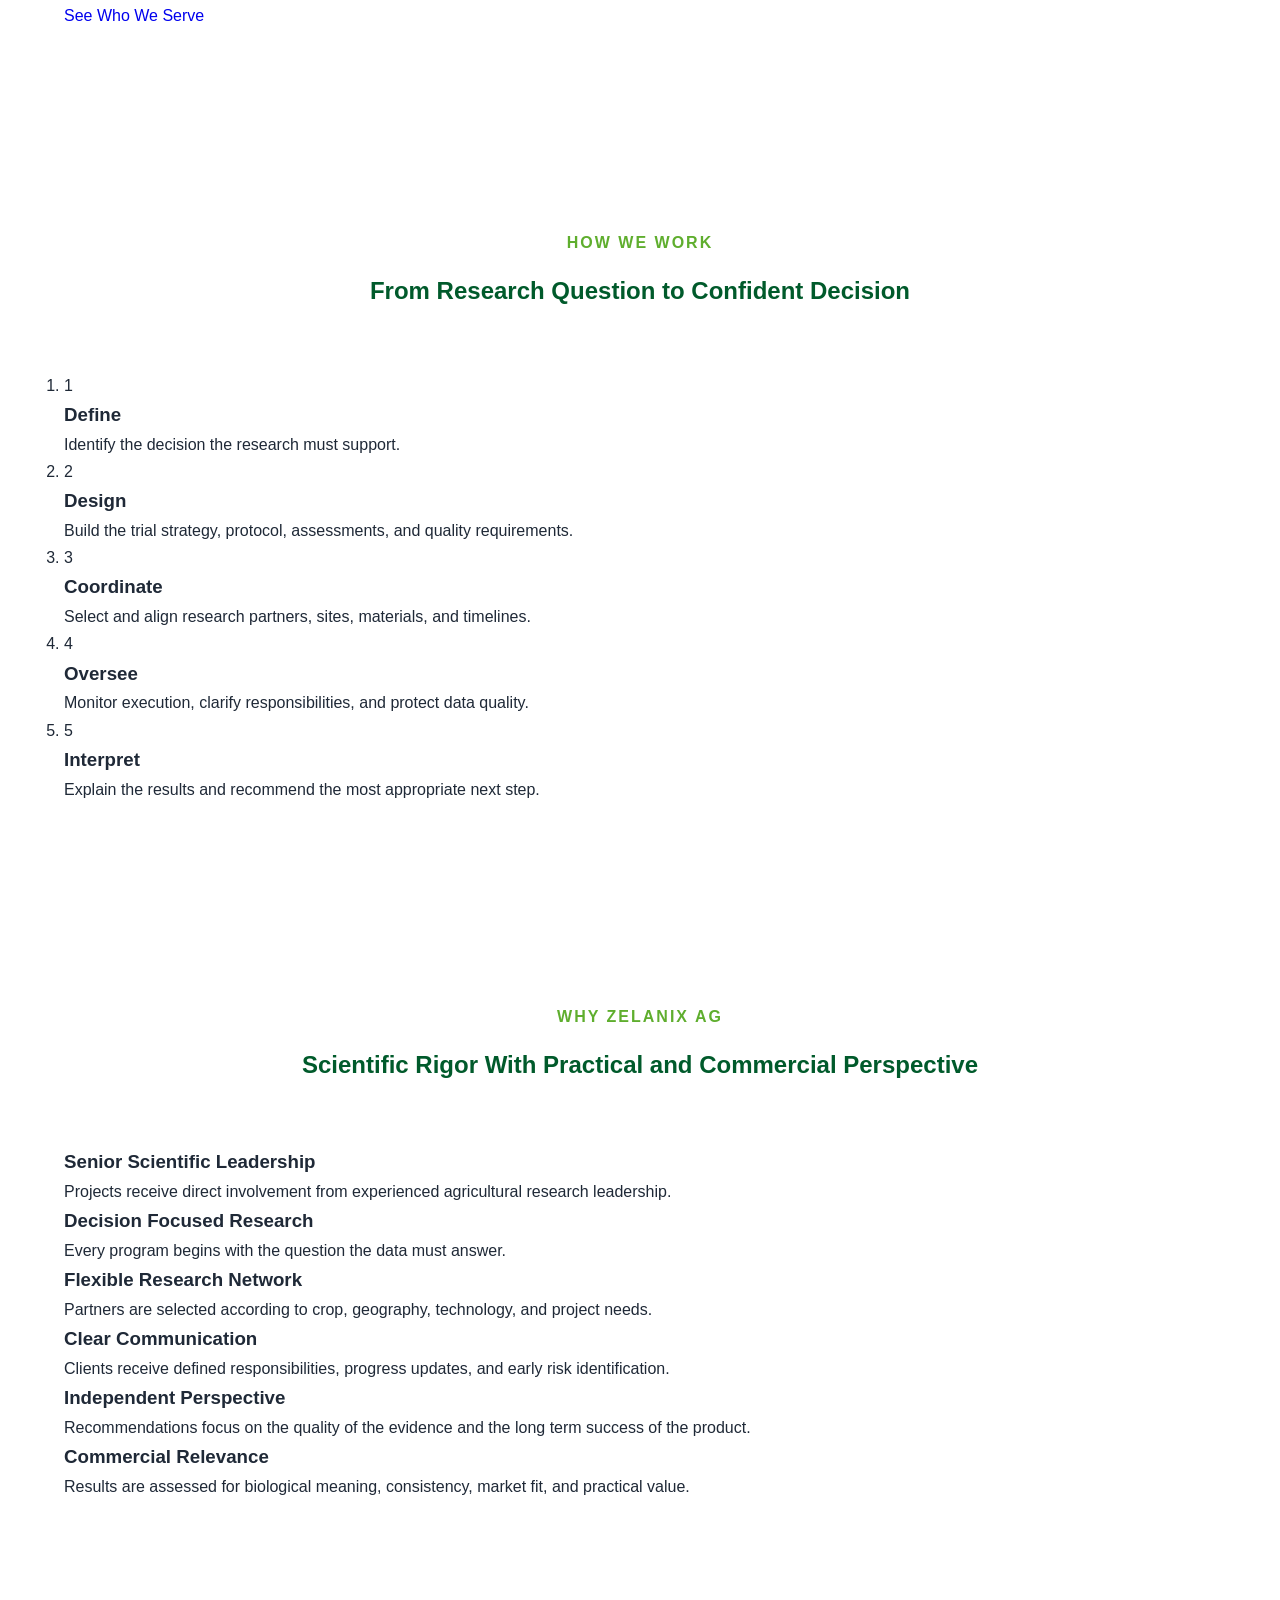
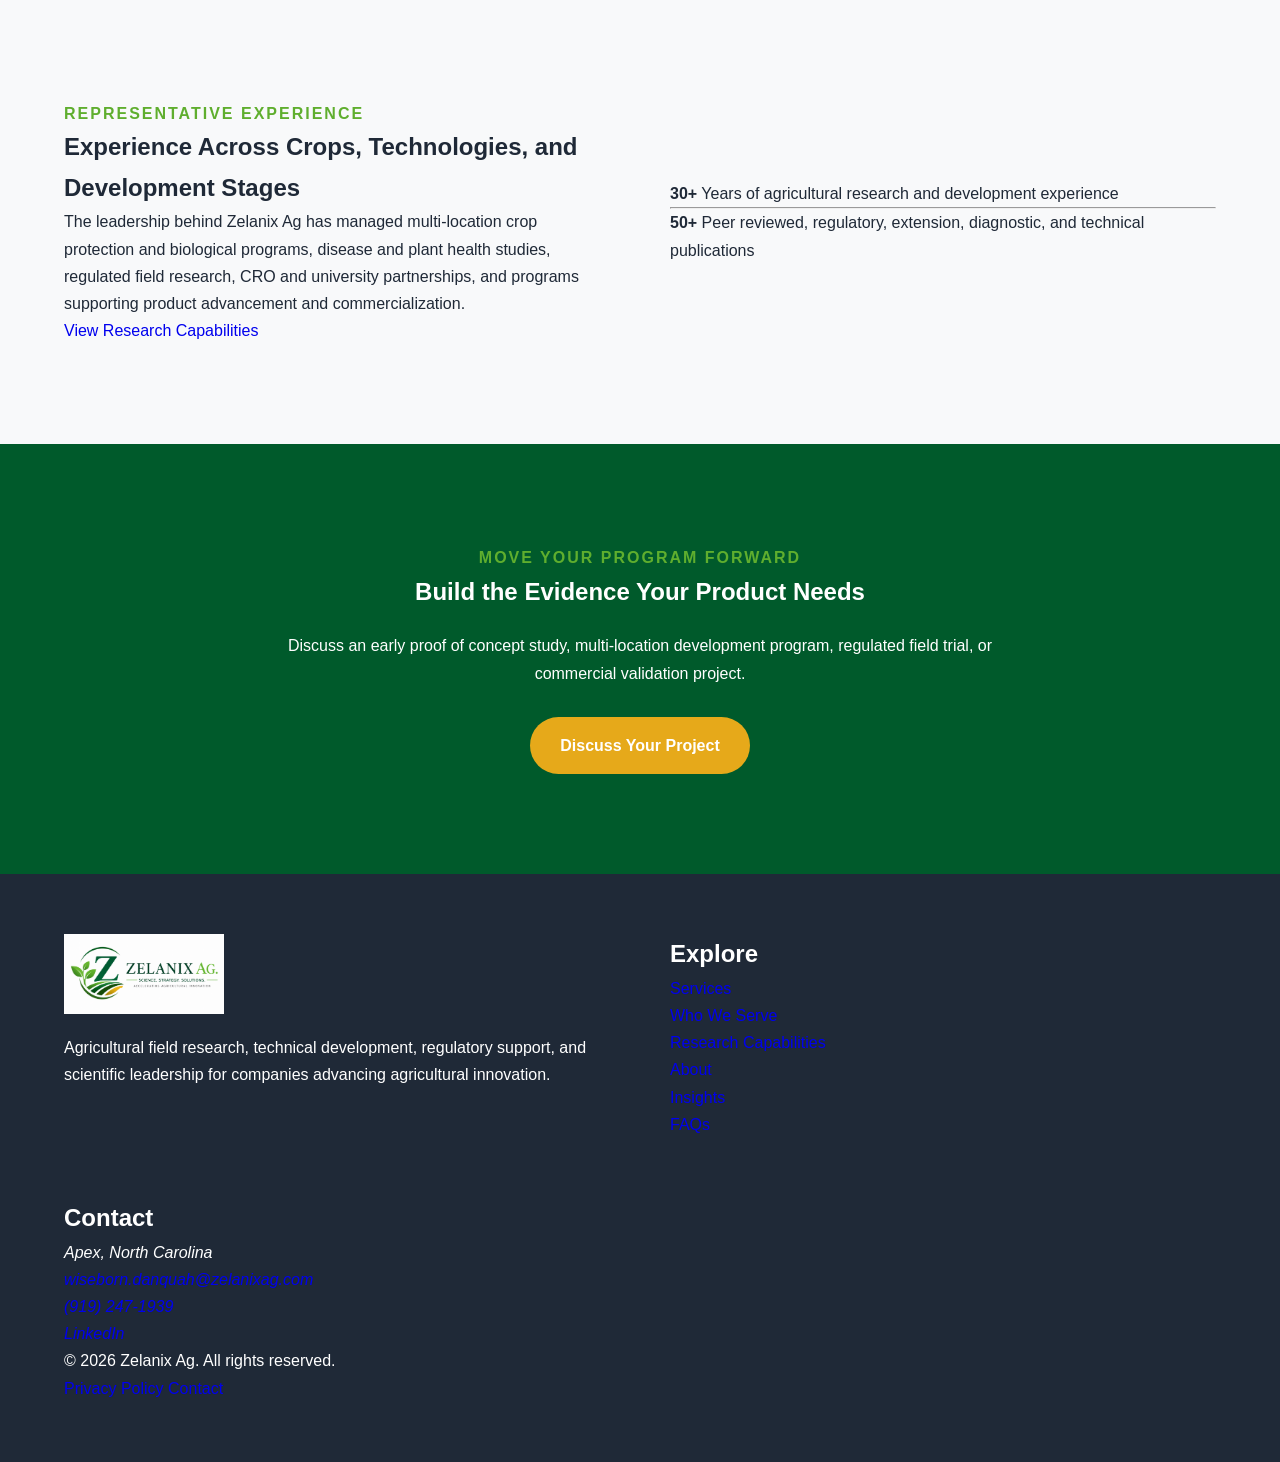
==== commit c737417e: "Update index.html New website update Index" ====
--- a/index.html
+++ b/index.html
@@ -1,322 +1,258 @@
 <!DOCTYPE html>
+
 <html lang="en">
-
 <head>
-
-    <meta charset="UTF-8">
-
-    <meta name="viewport"
-        content="width=device-width, initial-scale=1.0">
-
-    <title>About Us | Zelanix Ag.</title>
-
-    <link rel="stylesheet"
-        href="css/styles.css">
-
+<meta charset="utf-8"/>
+<meta content="width=device-width, initial-scale=1.0" name="viewport"/>
+<meta content="Zelanix Ag designs and manages agricultural field trials for biological, crop protection/biocontrol, seed, plant nutrition, and AgTech companies from protocol development through commercialization." name="description"/>
+<meta content="index, follow" name="robots"/>
+<link href="https://www.zelanixag.com/" rel="canonical"/>
+<meta content="website" property="og:type"/>
+<meta content="Zelanix Ag" property="og:site_name"/>
+<meta content="Agricultural Field Trials and Product Development | Zelanix Ag" property="og:title"/>
+<meta content="Zelanix Ag designs and manages agricultural field trials for biological, crop protection/biocontrol, seed, plant nutrition, and AgTech companies from protocol development through commercialization." property="og:description"/>
+<meta content="https://www.zelanixag.com/" property="og:url"/>
+<meta content="https://www.zelanixag.com/images/zelanixmodifiedlogo.png" property="og:image"/>
+<meta content="summary_large_image" name="twitter:card"/>
+<meta content="Agricultural Field Trials and Product Development | Zelanix Ag" name="twitter:title"/>
+<meta content="Zelanix Ag designs and manages agricultural field trials for biological, crop protection/biocontrol, seed, plant nutrition, and AgTech companies from protocol development through commercialization." name="twitter:description"/>
+<title>Agricultural Field Trials and Product Development | Zelanix Ag</title>
+<link as="image" href="images/home-hero.webp" rel="preload"/>
+<link rel="preconnect" href="https://fonts.googleapis.com">
+<link rel="preconnect" href="https://fonts.gstatic.com" crossorigin>
+<link href="https://fonts.googleapis.com/css2?family=Inter:wght@400;500;600;700;800&display=swap" rel="stylesheet">
+<link href="css/styles.css?v=20260815-inter1" rel="stylesheet"/>
+<script type="application/ld+json">
+    {
+      "@context": "https://schema.org",
+      "@type": "ProfessionalService",
+      "name": "Zelanix Ag",
+      "url": "https://www.zelanixag.com",
+      "logo": "https://www.zelanixag.com/images/zelanixmodifiedlogo.png",
+      "email": "wiseborn.danquah@zelanixag.com",
+      "telephone": "+19192471939",
+      "address": {
+        "@type": "PostalAddress",
+        "addressLocality": "Apex",
+        "addressRegion": "NC",
+        "addressCountry": "US"
+      },
+      "founder": {
+        "@type": "Person",
+        "name": "Wiseborn B. Danquah, Ph.D."
+      },
+      "areaServed": ["United States", "Canada", "International"],
+      "description": "Zelanix Ag designs and manages agricultural field trials for biological, crop protection/biocontrol, seed, plant nutrition, and AgTech companies from protocol development through commercialization."
+    }
+    </script>
 </head>
-
-<body>
-
-    <!-- Navigation -->
-
-    <header>
-
-        <div class="container navbar">
-
-            <a href="index.html"
-                class="logo">
-
-                <img src="images\zelanixmodifiedlogo.png"
-                    alt="Zelanix Ag Logo">
-
-            </a>
-
-            <nav>
-
-                <ul>
-
-                    <li><a href="index.html"
-                            class="active">Home</a></li>
-
-                    <li><a href="services.html">Services</a></li>
-
-                    <li><a href="industries.html">Industries</a></li>
-
-                    <li><a href="leadership.html">Our Team</a></li>
-                    <li>
-    <a href="news.html">News</a>
-</li>
-
-                    <li><a href="contact.html"
-                            class="btn-nav">Contact</a></li>
-
-                </ul>
-
-            </nav>
-
-        </div>
-
-    </header>
-
-    <!-- Hero -->
-
-    <section class="page-hero">
-
-        <div class="container">
-
-            <span class="eyebrow">
-
-              
-
-            </span>
-
-            <h1>
-
-                Bridging Scientific Discovery and Commercial Success Through Quality Field Research
-
-            </h1>
-
-            <p >
-
-                We help agricultural innovators accelerate product
-                development through scientific leadership,
-                strategic partnerships, and practical execution.
-
-            
-            </p>
-            
-
-        </div>
-
-    </section>
-
-    <!-- Story -->
-
-    <section class="section">
-
-        <div class="container split">
-
-            <div>
-
-                <img src="images\FT9.jpeg"
-                    alt="Agricultural Innovation">
-
-            </div>
-
-            <div>
-
-                <h2>
-
-                    Our Story
-
-                </h2>
-
-                <p>
-
-                    Zelanix Ag. was founded to address a critical gap
-                    within agricultural innovation. Promising technologies
-                    often struggle to transition from scientific discovery
-                    to commercial adoption because organizations lack the
-                    technical leadership, field development capacity, or
-                    regulatory expertise required to advance them efficiently.
-
-                </p>
-
-                <p>
-
-                    We partner with biological companies, AgTech startups,
-                    crop protection firms, and agricultural innovators to
-                    accelerate development timelines, reduce risk, and
-                    generate meaningful value for growers.
-
-                </p>
-
-            </div>
-
-        </div>
-
-    </section>
-
-    <!-- Mission -->
-
-    <section class="section section-light">
-
-        <div class="container">
-
-            <div class="cards">
-
-                <div class="card">
-
-                    <h3>
-
-                        Our Mission
-
-                    </h3>
-
-                    <p>
-
-                        To accelerate the development and adoption of innovative agricultural technologies 
-                        through expertly designed and executed field trials, rigorous science, and strategic 
-                        partnerships that generate trusted data, inform critical decisions, and advance products 
-                        from development to commercial success.
-                        
-
-                    </p>
-
-                </div>
-
-                <div class="card">
-
-                    <h3>
-
-                        Our Vision
-
-                    </h3>
-
-                    <p>
-
-                        To become the trusted scientific partner for
-                        agricultural innovators seeking to improve
-                        productivity, sustainability, and resilience
-                        across global food systems.
-
-                    </p>
-
-                </div>
-
-            </div>
-
-        </div>
-
-    </section>
-
-    <!-- Values -->
-
-    <section class="section">
-
-        <div class="container">
-
-            <div class="section-header">
-
-                <span class="eyebrow">
-
-                    OUR VALUES
-
-                </span>
-
-                <h2>
-
-                    Principles That Guide Our Work
-
-                </h2>
-
-            </div>
-
-            <div class="cards">
-
-                <div class="card">
-
-                    <h3>
-
-                        Scientific Excellence
-
-                    </h3>
-
-                    <p>
-
-                        We uphold the highest standards of rigor,
-                        quality, and integrity.
-
-                    </p>
-
-                </div>
-
-                <div class="card">
-
-                    <h3>
-
-                        Innovation
-
-                    </h3>
-
-                    <p>
-
-                        We embrace curiosity and creative problem solving.
-
-                    </p>
-
-                </div>
-
-                <div class="card">
-
-                    <h3>
-
-                        Collaboration
-
-                    </h3>
-
-                    <p>
-
-                        Strong partnerships drive better outcomes.
-
-                    </p>
-
-                </div>
-
-                <div class="card">
-
-                    <h3>
-
-                        Customer Success
-
-                    </h3>
-
-                    <p>
-
-                        Our success is measured by the success of our clients.
-
-                    </p>
-
-                </div>
-
-            </div>
-
-        </div>
-
-    </section>
-
-    <!-- CTA -->
-
-    <section class="cta">
-
-        <div class="container">
-
-            <h2>
-
-                Partner With Zelanix Ag.
-
-            </h2>
-
-            <p>
-
-                Discover how our scientific expertise can help
-                accelerate your next innovation.
-
-            </p>
-
-            <a href="contact.html"
-                class="btn-primary">
-
-                Contact Us
-
-            </a>
-
-        </div>
-
-    </section>
-
-    <script src="js/About-images.js"></script>
-
+<body class="home-page">
+<a class="skip-link" href="#main-content">Skip to main content</a>
+<header class="site-header">
+<div class="container navbar">
+<a aria-label="Zelanix Ag homepage" class="logo" href="index.html">
+<img alt="Zelanix Ag" src="images/zelanixmodifiedlogo.png"/>
+</a>
+<button aria-controls="primary-navigation" aria-expanded="false" aria-label="Open navigation menu" class="menu-toggle" type="button">
+<span></span><span></span><span></span>
+</button>
+<nav aria-label="Primary navigation" class="primary-navigation" id="primary-navigation">
+<ul>
+<li><a aria-current="page" class="active" href="index.html">Home</a></li>
+<li><a href="services.html">Services</a></li>
+<li><a href="who-we-serve.html">Who We Serve</a></li>
+<li><a href="about.html">About</a></li>
+<li><a href="insights.html">Insights</a></li>
+<li><a class="btn-nav" href="contact.html">Discuss a Project</a></li>
+</ul>
+</nav>
+</div>
+</header>
+<main id="main-content">
+<section class="hero home-hero">
+<div class="container hero-content">
+<span class="eyebrow hero-eyebrow">FIELD RESEARCH • TECHNICAL DEVELOPMENT • COMMERCIALIZATION</span>
+<h1>Agricultural Field Trials That Lead to Better Product Decisions</h1>
+<p>Zelanix Ag designs and manages agricultural field research programs for biological,
+            crop protection/biocontrol, seed, plant nutrition, and AgTech companies.</p>
+<div class="button-group">
+<a class="btn-primary" href="contact.html">Discuss Your Field Trial Program</a>
+<a class="btn-secondary" href="services.html">Explore Our Services</a>
+</div>
+</div>
+</section>
+<section aria-labelledby="homepage-value-title" class="homepage-value-band">
+<div class="container homepage-value-grid">
+<div class="homepage-value-heading">
+<span class="eyebrow">DEVELOP WITH GREATER EFFICIENCY</span>
+<h2 id="homepage-value-title">Better trials. Lower development costs. Faster market access.</h2>
+</div>
+<div class="homepage-value-copy">
+<p>Zelanix Ag helps agricultural innovators reduce development costs, avoid costly trial delays, and accelerate market access through well-designed field research, efficient execution, and decision-ready data.</p>
+</div>
+</div>
+</section>
+<section aria-label="Zelanix Ag experience" class="proof-bar">
+<div class="container proof-grid">
+<div><strong>30+ Years</strong><span>Combined agricultural research experience</span></div>
+<div><strong>Multiple Environments</strong><span>Field, greenhouse, laboratory, and regulated research</span></div>
+<div><strong>Broad Reach</strong><span>North American and international program experience</span></div>
+<div><strong>Senior Led</strong><span>Direct scientific involvement throughout the engagement</span></div>
+</div>
+</section>
+<section class="section">
+<div class="container narrow section-heading">
+<span class="eyebrow">FROM POTENTIAL TO PROOF</span>
+<h2>Turning Agricultural Innovation Into Decision Ready Evidence</h2>
+<p>A promising agricultural technology cannot advance on potential alone. It must perform
+            under relevant field conditions, produce reliable data, and demonstrate clear value to
+            technical, regulatory, commercial, and investment stakeholders.</p>
+<p>Zelanix Ag provides the scientific leadership and operational coordination required to
+            move agricultural products from research questions to confident development decisions.</p>
+</div>
+</section>
+<section class="section section-light">
+<div class="container">
+<div class="narrow section-heading">
+<span class="eyebrow">OUR SERVICES</span>
+<h2>Scientific and Operational Support Across Product Development</h2>
+<p>From field research strategy through technical development, regulated studies, West Africa programs, and data interpretation, Zelanix Ag provides focused scientific support built around the decisions your program needs to make.</p>
+</div>
+<div class="cards home-services-grid">
+<article class="card"><h3>Field Trial Strategy and Management</h3><p>Design and coordinate field programs that generate reliable, decision-ready evidence.</p></article>
+<article class="card"><h3>Technical Development and Product Positioning</h3><p>Validate performance, refine use strategies, and translate results into development and positioning decisions.</p></article>
+<article class="card"><h3>Regulatory Field Study and Stewardship Support</h3><p>Strengthen scientific execution, stewardship, documentation, and coordination for regulated field programs.</p></article>
+<article class="card"><h3>West Africa Technical Development &amp; Product Positioning</h3><p>Build locally relevant validation and positioning programs for West African production systems.</p></article>
+<article class="card"><h3>Data Interpretation and Scientific Communication</h3><p>Turn trial results into clear scientific interpretation, technical reporting, and actionable recommendations.</p></article>
+</div>
+<div style="text-align:center; margin-top:2rem;">
+<a class="btn-primary" href="services.html">Explore Our Services</a>
+</div>
+</div>
+</section>
+<section class="section">
+<div class="container split">
+<div>
+<span class="eyebrow">WHO WE SUPPORT</span>
+<h2>Built for Organizations Advancing Agricultural Technology</h2>
+<p>We support companies and research organizations that need stronger field evidence,
+                flexible scientific leadership, and coordinated execution.</p>
+<ul class="check-list">
+<li>Biological, Biostimulant &amp; Inoculant Developers</li>
+<li>Crop Protection &amp; Biocontrol Developers</li>
+<li>Seed, Trait &amp; Genetics Companies</li>
+<li>Plant Nutrition &amp; Soil Health Companies</li>
+<li>AgTech &amp; Precision Agriculture Companies</li>
+<li>Companies Entering West African Markets</li>
+</ul>
+<a class="btn-outline" href="who-we-serve.html">See Who We Serve</a>
+</div>
+<div class="feature-panel">
+<span class="eyebrow">OUR ROLE</span>
+<h3>An Extension of Your Scientific and Development Team</h3>
+<p>We help coordinate the protocols, research sites, trial partners, timelines,
+                assessments, data, and scientific interpretation needed to build a credible program.</p>
+<p>Engagements can range from focused protocol review to full leadership of a
+                multi-location field development program.</p>
+</div>
+</div>
+</section>
+<section class="section section-dark">
+<div class="container">
+<div class="section-heading light-heading">
+<span class="eyebrow">HOW WE WORK</span>
+<h2>From Research Question to Confident Decision</h2>
+</div>
+<ol class="process-grid">
+<li><span>1</span><h3>Define</h3><p>Identify the decision the research must support.</p></li>
+<li><span>2</span><h3>Design</h3><p>Build the trial strategy, protocol, assessments, and quality requirements.</p></li>
+<li><span>3</span><h3>Coordinate</h3><p>Select and align research partners, sites, materials, and timelines.</p></li>
+<li><span>4</span><h3>Oversee</h3><p>Monitor execution, clarify responsibilities, and protect data quality.</p></li>
+<li><span>5</span><h3>Interpret</h3><p>Explain the results and recommend the most appropriate next step.</p></li>
+</ol>
+</div>
+</section>
+<section class="section">
+<div class="container">
+<div class="section-heading">
+<span class="eyebrow">WHY ZELANIX AG</span>
+<h2>Scientific Rigor With Practical and Commercial Perspective</h2>
+</div>
+<div class="benefit-grid">
+<article><h3>Senior Scientific Leadership</h3><p>Projects receive direct involvement from experienced agricultural research leadership.</p></article>
+<article><h3>Decision Focused Research</h3><p>Every program begins with the question the data must answer.</p></article>
+<article><h3>Flexible Research Network</h3><p>Partners are selected according to crop, geography, technology, and project needs.</p></article>
+<article><h3>Clear Communication</h3><p>Clients receive defined responsibilities, progress updates, and early risk identification.</p></article>
+<article><h3>Independent Perspective</h3><p>Recommendations focus on the quality of the evidence and the long term success of the product.</p></article>
+<article><h3>Commercial Relevance</h3><p>Results are assessed for biological meaning, consistency, market fit, and practical value.</p></article>
+</div>
+</div>
+</section>
+<section class="section section-light">
+<div class="container split">
+<div>
+<span class="eyebrow">REPRESENTATIVE EXPERIENCE</span>
+<h2>Experience Across Crops, Technologies, and Development Stages</h2>
+<p>The leadership behind Zelanix Ag has managed multi-location crop protection and
+                biological programs, disease and plant health studies, regulated field research,
+                CRO and university partnerships, and programs supporting product advancement and commercialization.</p>
+<a class="btn-outline" href="services.html#research-capabilities">View Research Capabilities</a>
+</div>
+<div class="stat-card">
+<strong>30+</strong>
+<span>Years of agricultural research and development experience</span>
+<hr/>
+<strong>50+</strong>
+<span>Peer reviewed, regulatory, extension, diagnostic, and technical publications</span>
+</div>
+</div>
+</section>
+<section class="cta">
+<div class="container">
+<span class="eyebrow">MOVE YOUR PROGRAM FORWARD</span>
+<h2>Build the Evidence Your Product Needs</h2>
+<p>Discuss an early proof of concept study, multi-location development program,
+            regulated field trial, or commercial validation project.</p>
+<a class="btn-primary" href="contact.html">Discuss Your Project</a>
+</div>
+</section>
+</main>
+<footer class="site-footer">
+<div class="container footer-grid">
+<div class="footer-brand">
+<img alt="Zelanix Ag" class="footer-logo" src="images/zelanixmodifiedlogo.png"/>
+<p>Agricultural field research, technical development, regulatory support, and
+            scientific leadership for companies advancing agricultural innovation.</p>
+</div>
+<div>
+<h2 class="footer-heading">Explore</h2>
+<ul class="footer-links">
+<li><a href="services.html">Services</a></li>
+<li><a href="who-we-serve.html">Who We Serve</a></li>
+<li><a href="services.html#research-capabilities">Research Capabilities</a></li>
+<li><a href="about.html">About</a></li>
+<li><a href="insights.html">Insights</a></li>
+<li><a href="faqs.html">FAQs</a></li>
+</ul>
+</div>
+<div>
+<h2 class="footer-heading">Contact</h2>
+<address>
+                Apex, North Carolina<br/>
+<a href="mailto:wiseborn.danquah@zelanixag.com">wiseborn.danquah@zelanixag.com</a><br/>
+<a href="tel:+19192471939">(919) 247-1939</a><br/>
+<a href="https://www.linkedin.com/company/zelanix-ag/?viewAsMember=true" rel="noopener noreferrer" target="_blank">LinkedIn</a>
+</address>
+</div>
+</div>
+<div class="container footer-bottom">
+<p>© 2026 Zelanix Ag. All rights reserved.</p>
+<div>
+<a href="privacy.html">Privacy Policy</a>
+<a href="contact.html">Contact</a>
+</div>
+</div>
+</footer>
+<script src="js/script.js?v=20260803"></script>
 </body>
-
-</html>+</html>
--- a/css/styles.css
+++ b/css/styles.css
@@ -465,6 +465,30 @@
 /* ===========================
    CONTACT
    =========================== */
+   .contact-hero {
+    position: relative;
+    display: flex;
+    align-items: center;
+    justify-content: center;
+    min-height: 500px;
+    padding: 100px 0;
+    text-align: center;
+    color: var(--white);
+
+    /* Green fallback if the image cannot load */
+    background-color: var(--primary);
+
+    background-image:
+        linear-gradient(
+            rgba(0, 60, 30, 0.66),
+            rgba(0, 60, 30, 0.66)
+        ),
+        url("../images/GR1.jpg");
+
+    background-size: cover;
+    background-position: center 45%;
+    background-repeat: no-repeat;
+}
 
 .contact-grid {
     display: grid;
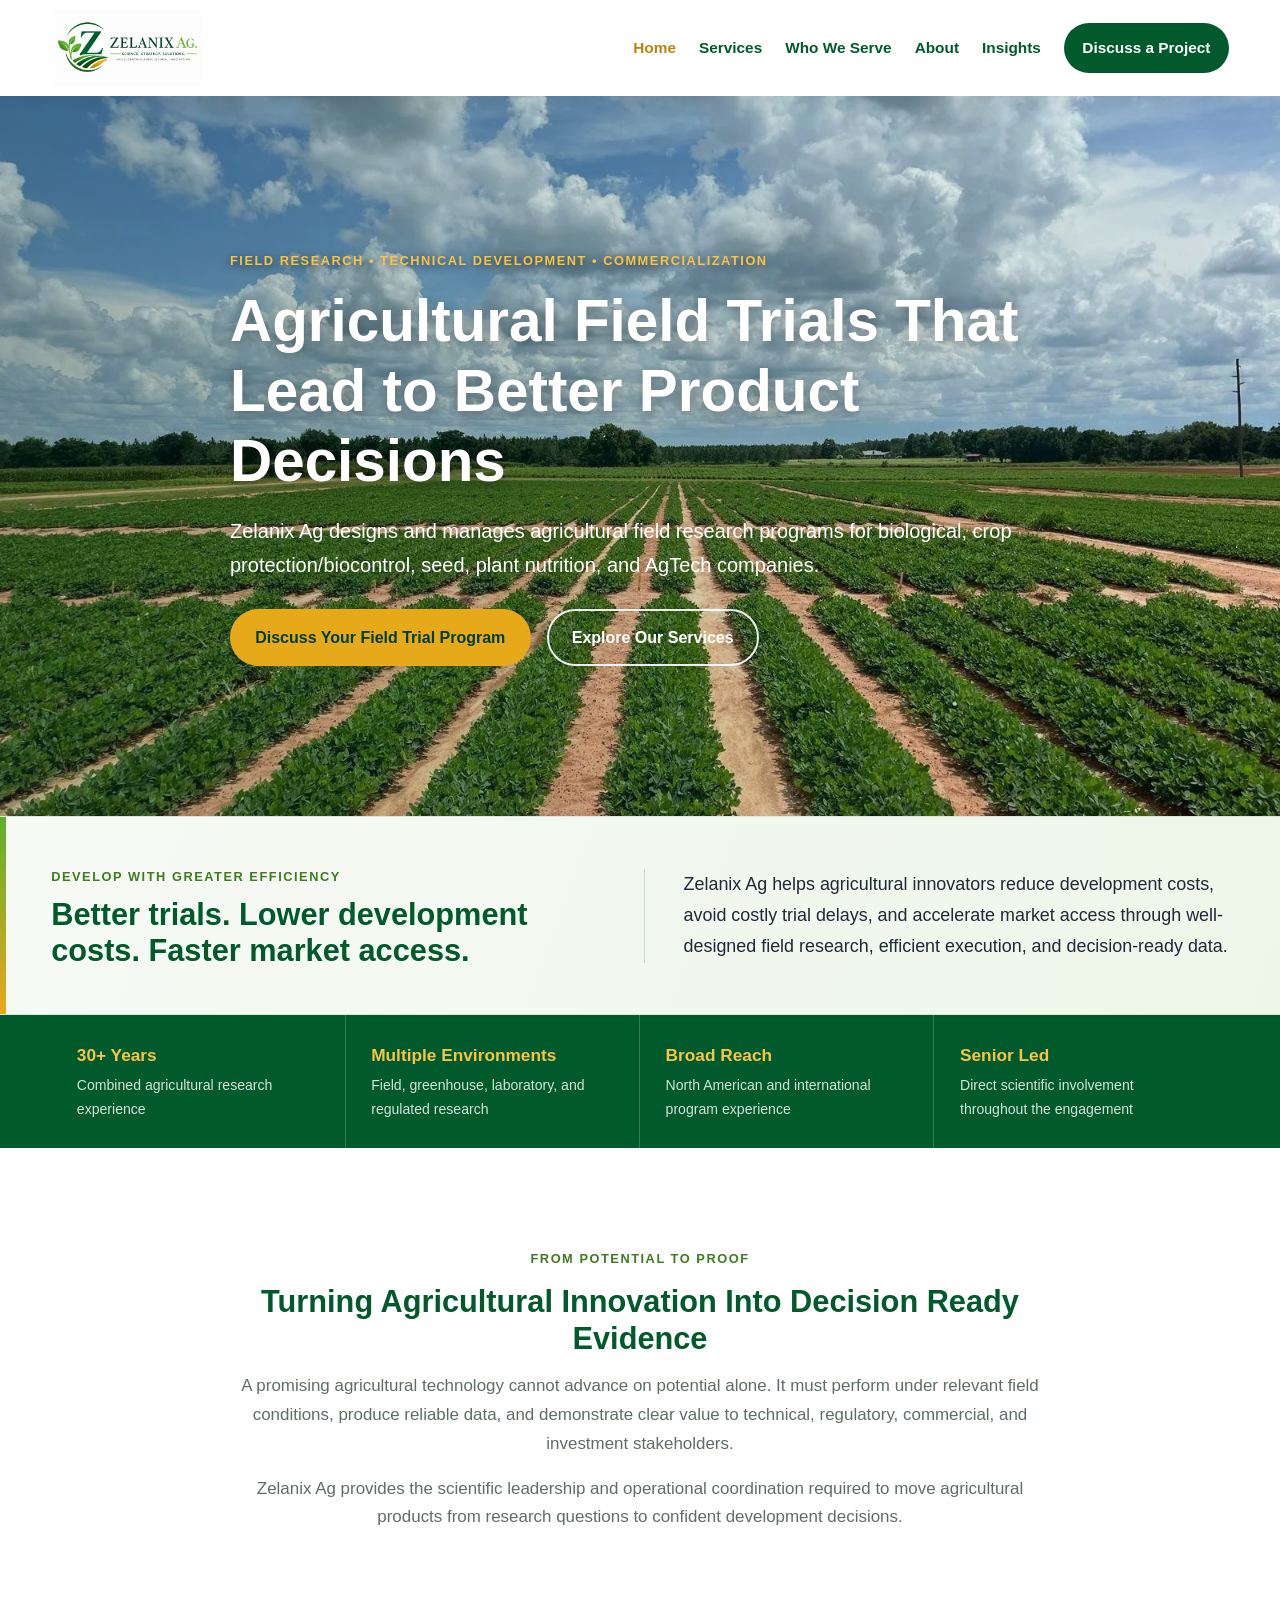
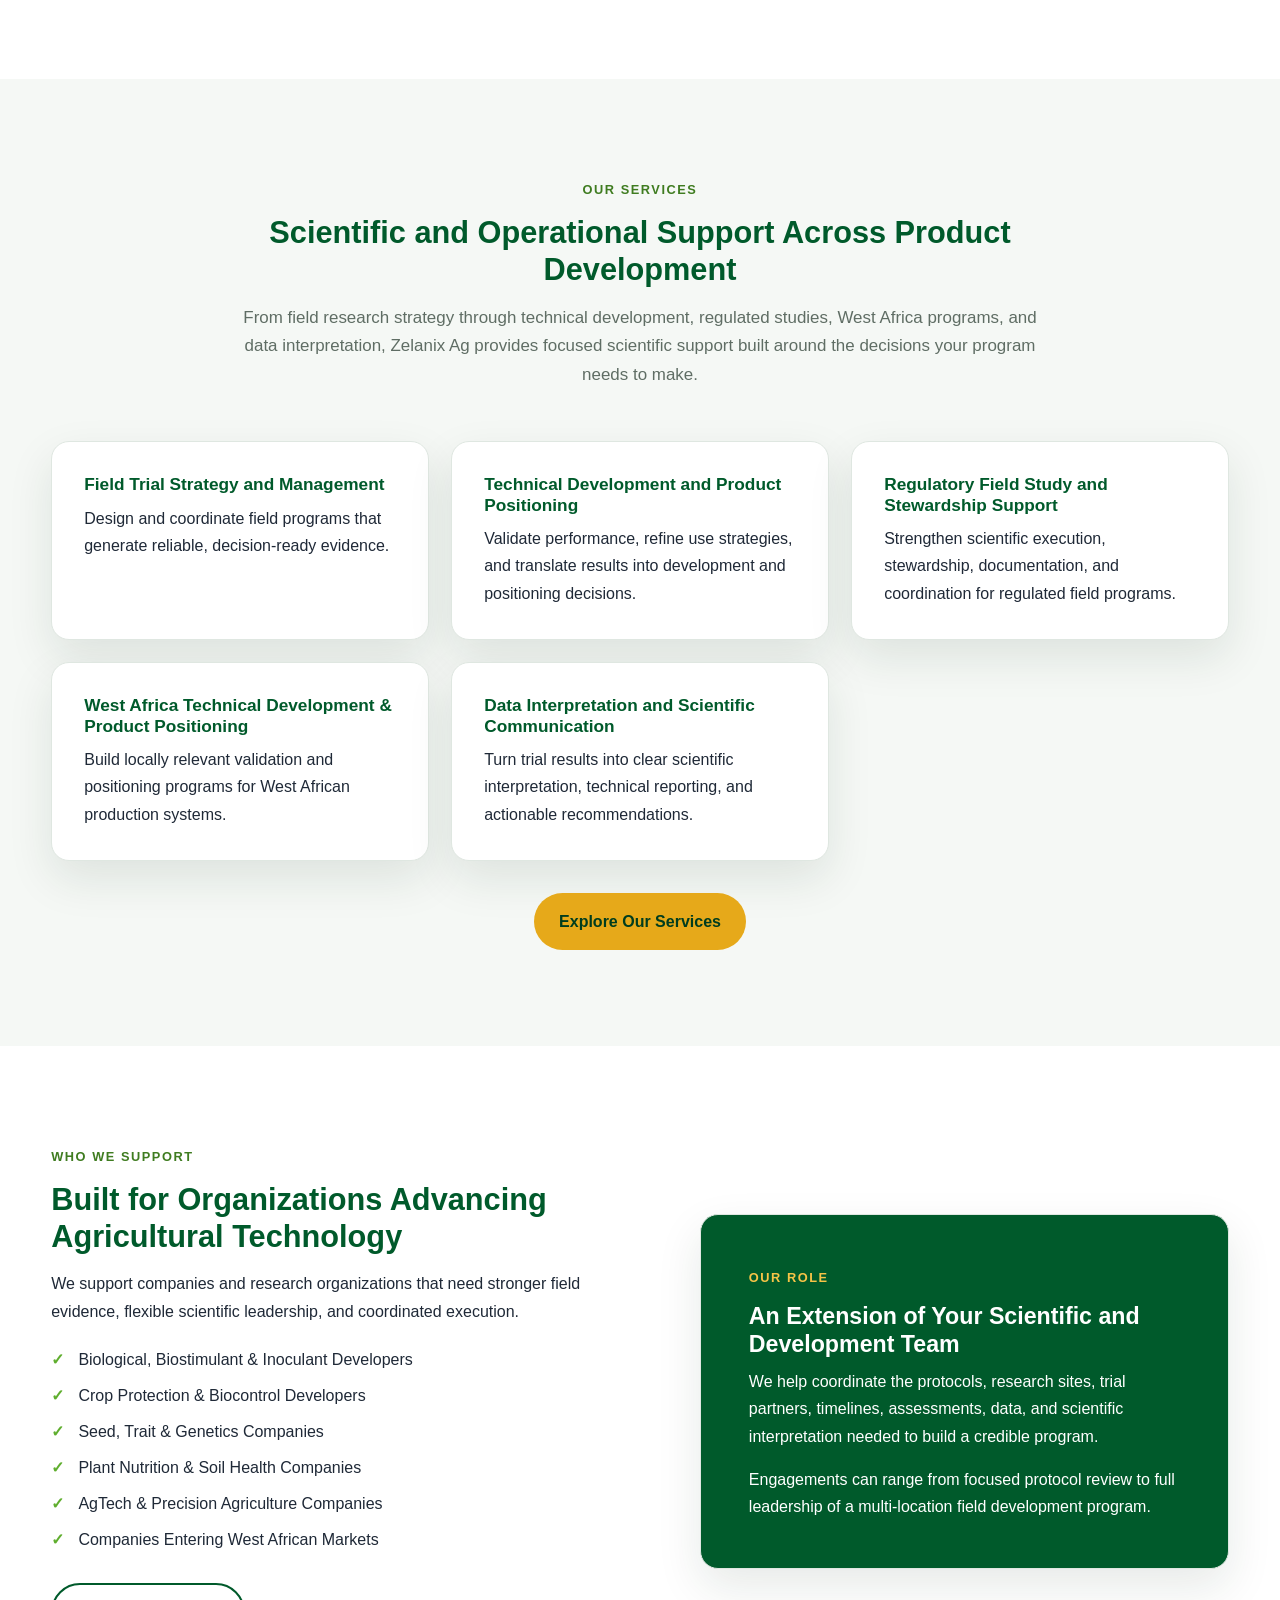
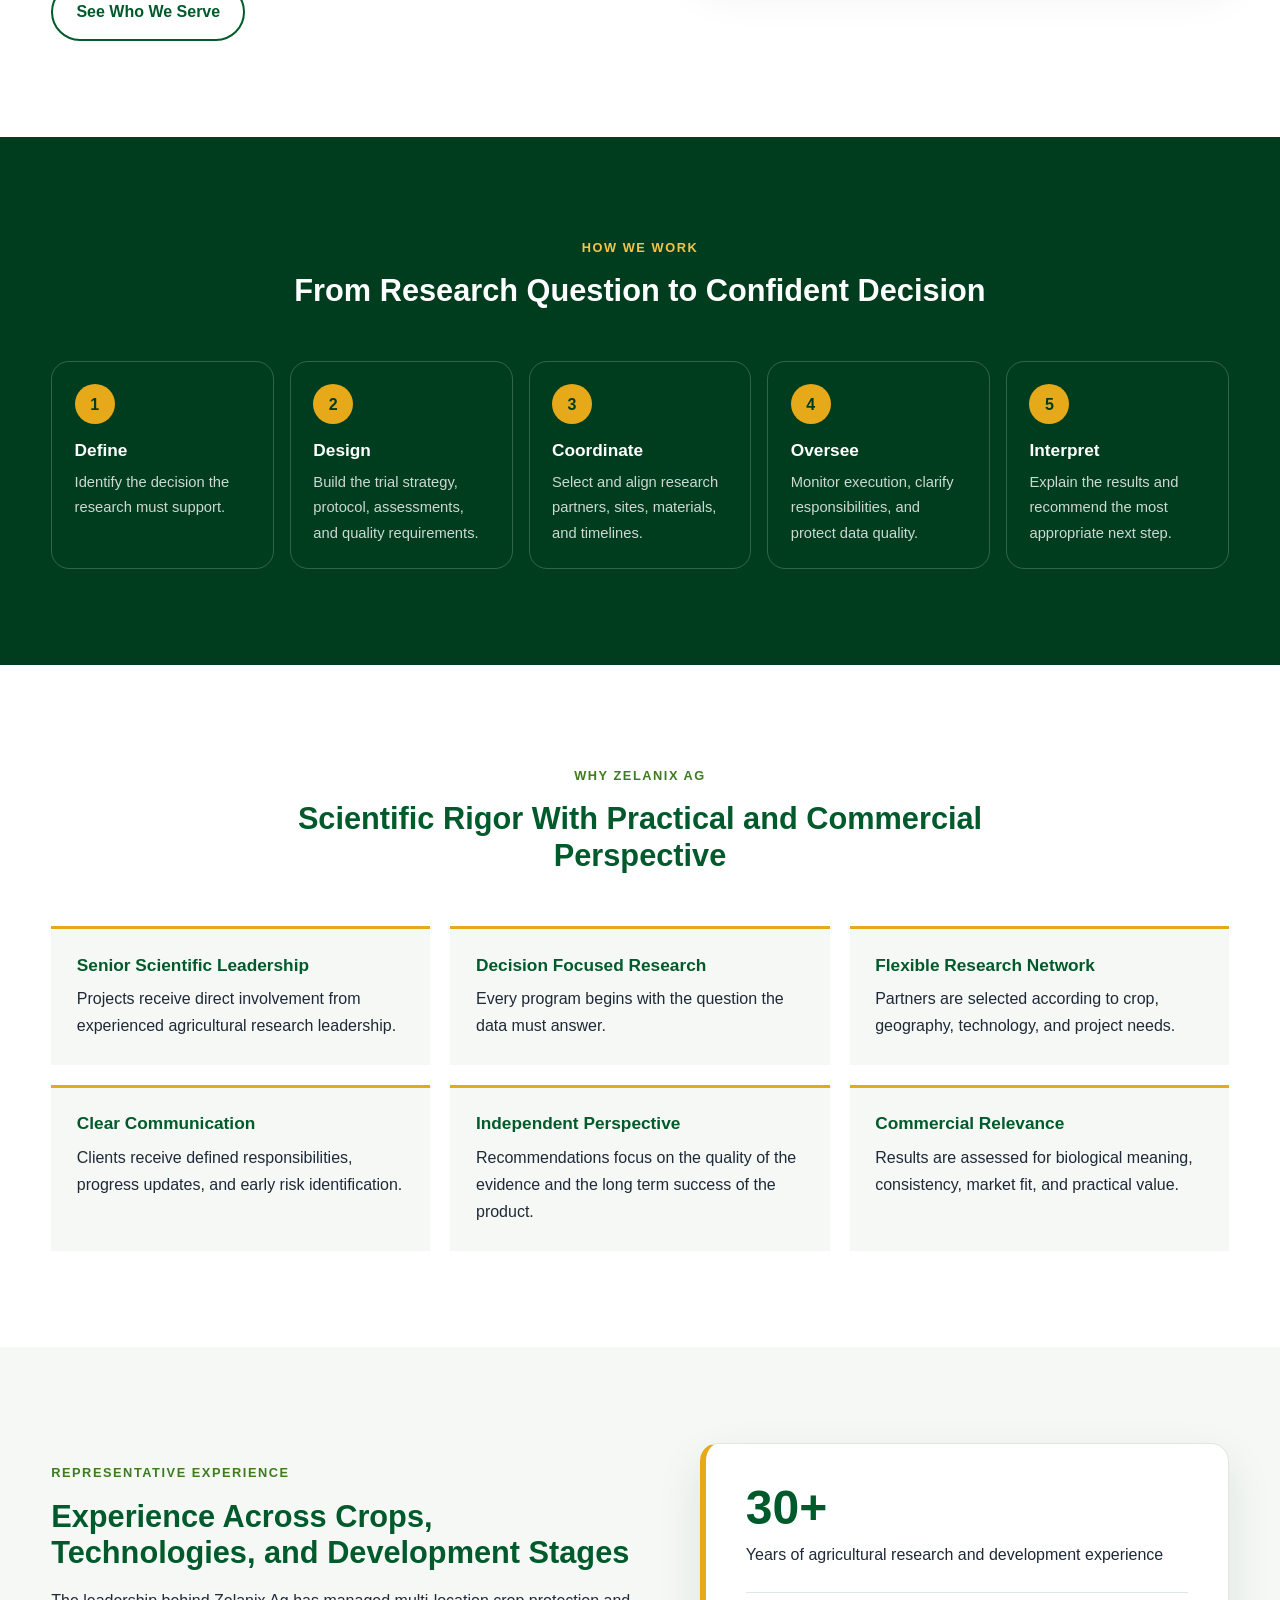
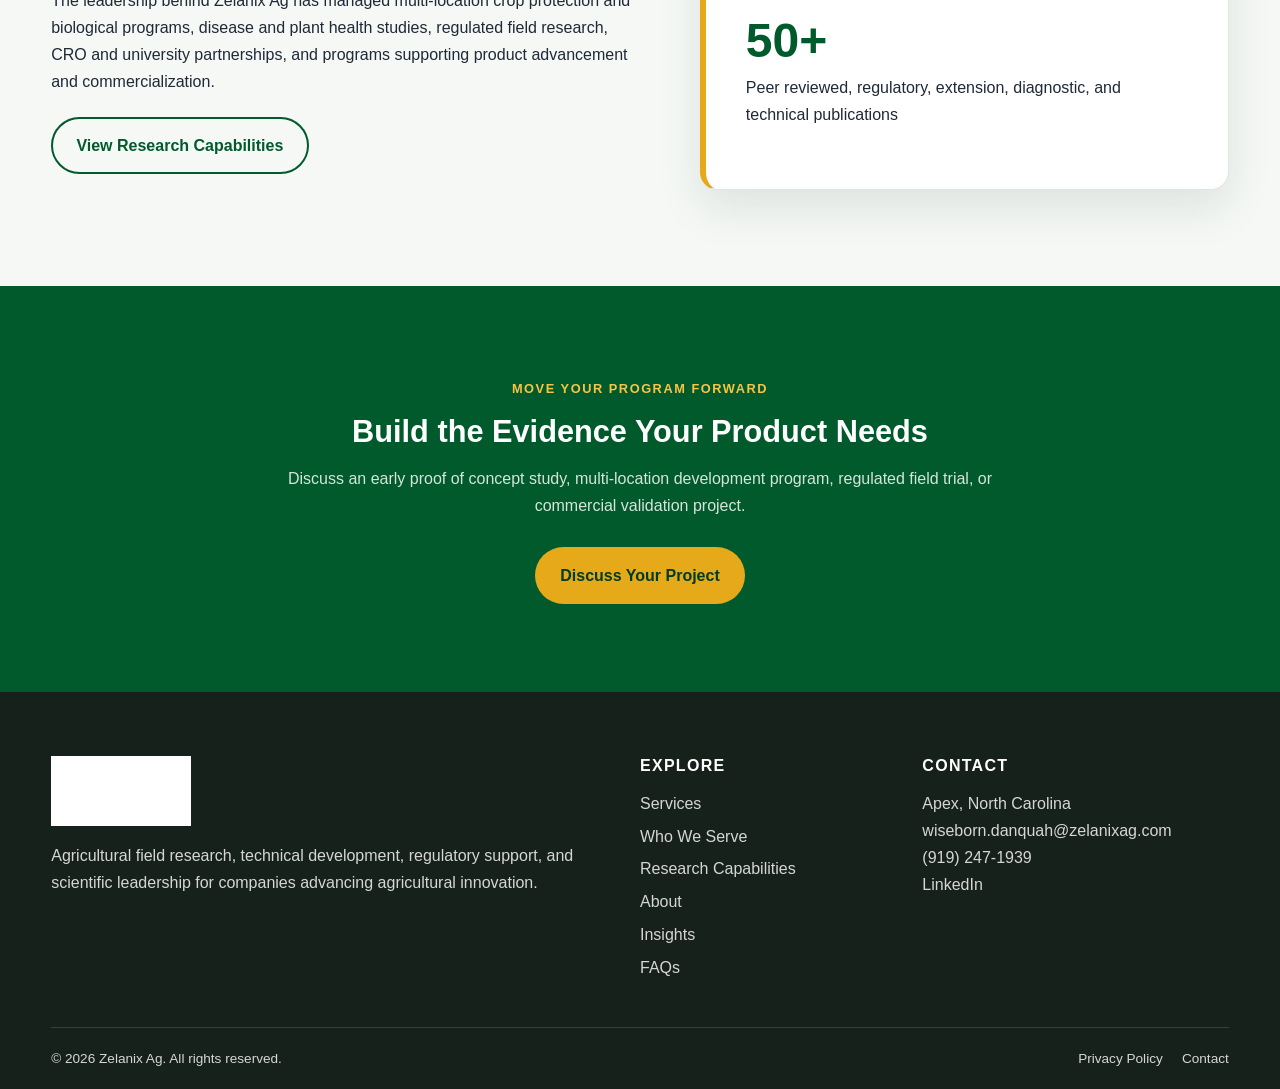
==== commit 2046a752: "Add files via upload new index file added" ====
--- a/index.html
+++ b/index.html
@@ -1,258 +1,258 @@
-<!DOCTYPE html>
-
-<html lang="en">
-<head>
-<meta charset="utf-8"/>
-<meta content="width=device-width, initial-scale=1.0" name="viewport"/>
-<meta content="Zelanix Ag designs and manages agricultural field trials for biological, crop protection/biocontrol, seed, plant nutrition, and AgTech companies from protocol development through commercialization." name="description"/>
-<meta content="index, follow" name="robots"/>
-<link href="https://www.zelanixag.com/" rel="canonical"/>
-<meta content="website" property="og:type"/>
-<meta content="Zelanix Ag" property="og:site_name"/>
-<meta content="Agricultural Field Trials and Product Development | Zelanix Ag" property="og:title"/>
-<meta content="Zelanix Ag designs and manages agricultural field trials for biological, crop protection/biocontrol, seed, plant nutrition, and AgTech companies from protocol development through commercialization." property="og:description"/>
-<meta content="https://www.zelanixag.com/" property="og:url"/>
-<meta content="https://www.zelanixag.com/images/zelanixmodifiedlogo.png" property="og:image"/>
-<meta content="summary_large_image" name="twitter:card"/>
-<meta content="Agricultural Field Trials and Product Development | Zelanix Ag" name="twitter:title"/>
-<meta content="Zelanix Ag designs and manages agricultural field trials for biological, crop protection/biocontrol, seed, plant nutrition, and AgTech companies from protocol development through commercialization." name="twitter:description"/>
-<title>Agricultural Field Trials and Product Development | Zelanix Ag</title>
-<link as="image" href="images/home-hero.webp" rel="preload"/>
-<link rel="preconnect" href="https://fonts.googleapis.com">
-<link rel="preconnect" href="https://fonts.gstatic.com" crossorigin>
-<link href="https://fonts.googleapis.com/css2?family=Inter:wght@400;500;600;700;800&display=swap" rel="stylesheet">
-<link href="css/styles.css?v=20260815-inter1" rel="stylesheet"/>
-<script type="application/ld+json">
-    {
-      "@context": "https://schema.org",
-      "@type": "ProfessionalService",
-      "name": "Zelanix Ag",
-      "url": "https://www.zelanixag.com",
-      "logo": "https://www.zelanixag.com/images/zelanixmodifiedlogo.png",
-      "email": "wiseborn.danquah@zelanixag.com",
-      "telephone": "+19192471939",
-      "address": {
-        "@type": "PostalAddress",
-        "addressLocality": "Apex",
-        "addressRegion": "NC",
-        "addressCountry": "US"
-      },
-      "founder": {
-        "@type": "Person",
-        "name": "Wiseborn B. Danquah, Ph.D."
-      },
-      "areaServed": ["United States", "Canada", "International"],
-      "description": "Zelanix Ag designs and manages agricultural field trials for biological, crop protection/biocontrol, seed, plant nutrition, and AgTech companies from protocol development through commercialization."
-    }
-    </script>
-</head>
-<body class="home-page">
-<a class="skip-link" href="#main-content">Skip to main content</a>
-<header class="site-header">
-<div class="container navbar">
-<a aria-label="Zelanix Ag homepage" class="logo" href="index.html">
-<img alt="Zelanix Ag" src="images/zelanixmodifiedlogo.png"/>
-</a>
-<button aria-controls="primary-navigation" aria-expanded="false" aria-label="Open navigation menu" class="menu-toggle" type="button">
-<span></span><span></span><span></span>
-</button>
-<nav aria-label="Primary navigation" class="primary-navigation" id="primary-navigation">
-<ul>
-<li><a aria-current="page" class="active" href="index.html">Home</a></li>
-<li><a href="services.html">Services</a></li>
-<li><a href="who-we-serve.html">Who We Serve</a></li>
-<li><a href="about.html">About</a></li>
-<li><a href="insights.html">Insights</a></li>
-<li><a class="btn-nav" href="contact.html">Discuss a Project</a></li>
-</ul>
-</nav>
-</div>
-</header>
-<main id="main-content">
-<section class="hero home-hero">
-<div class="container hero-content">
-<span class="eyebrow hero-eyebrow">FIELD RESEARCH • TECHNICAL DEVELOPMENT • COMMERCIALIZATION</span>
-<h1>Agricultural Field Trials That Lead to Better Product Decisions</h1>
-<p>Zelanix Ag designs and manages agricultural field research programs for biological,
-            crop protection/biocontrol, seed, plant nutrition, and AgTech companies.</p>
-<div class="button-group">
-<a class="btn-primary" href="contact.html">Discuss Your Field Trial Program</a>
-<a class="btn-secondary" href="services.html">Explore Our Services</a>
-</div>
-</div>
-</section>
-<section aria-labelledby="homepage-value-title" class="homepage-value-band">
-<div class="container homepage-value-grid">
-<div class="homepage-value-heading">
-<span class="eyebrow">DEVELOP WITH GREATER EFFICIENCY</span>
-<h2 id="homepage-value-title">Better trials. Lower development costs. Faster market access.</h2>
-</div>
-<div class="homepage-value-copy">
-<p>Zelanix Ag helps agricultural innovators reduce development costs, avoid costly trial delays, and accelerate market access through well-designed field research, efficient execution, and decision-ready data.</p>
-</div>
-</div>
-</section>
-<section aria-label="Zelanix Ag experience" class="proof-bar">
-<div class="container proof-grid">
-<div><strong>30+ Years</strong><span>Combined agricultural research experience</span></div>
-<div><strong>Multiple Environments</strong><span>Field, greenhouse, laboratory, and regulated research</span></div>
-<div><strong>Broad Reach</strong><span>North American and international program experience</span></div>
-<div><strong>Senior Led</strong><span>Direct scientific involvement throughout the engagement</span></div>
-</div>
-</section>
-<section class="section">
-<div class="container narrow section-heading">
-<span class="eyebrow">FROM POTENTIAL TO PROOF</span>
-<h2>Turning Agricultural Innovation Into Decision Ready Evidence</h2>
-<p>A promising agricultural technology cannot advance on potential alone. It must perform
-            under relevant field conditions, produce reliable data, and demonstrate clear value to
-            technical, regulatory, commercial, and investment stakeholders.</p>
-<p>Zelanix Ag provides the scientific leadership and operational coordination required to
-            move agricultural products from research questions to confident development decisions.</p>
-</div>
-</section>
-<section class="section section-light">
-<div class="container">
-<div class="narrow section-heading">
-<span class="eyebrow">OUR SERVICES</span>
-<h2>Scientific and Operational Support Across Product Development</h2>
-<p>From field research strategy through technical development, regulated studies, West Africa programs, and data interpretation, Zelanix Ag provides focused scientific support built around the decisions your program needs to make.</p>
-</div>
-<div class="cards home-services-grid">
-<article class="card"><h3>Field Trial Strategy and Management</h3><p>Design and coordinate field programs that generate reliable, decision-ready evidence.</p></article>
-<article class="card"><h3>Technical Development and Product Positioning</h3><p>Validate performance, refine use strategies, and translate results into development and positioning decisions.</p></article>
-<article class="card"><h3>Regulatory Field Study and Stewardship Support</h3><p>Strengthen scientific execution, stewardship, documentation, and coordination for regulated field programs.</p></article>
-<article class="card"><h3>West Africa Technical Development &amp; Product Positioning</h3><p>Build locally relevant validation and positioning programs for West African production systems.</p></article>
-<article class="card"><h3>Data Interpretation and Scientific Communication</h3><p>Turn trial results into clear scientific interpretation, technical reporting, and actionable recommendations.</p></article>
-</div>
-<div style="text-align:center; margin-top:2rem;">
-<a class="btn-primary" href="services.html">Explore Our Services</a>
-</div>
-</div>
-</section>
-<section class="section">
-<div class="container split">
-<div>
-<span class="eyebrow">WHO WE SUPPORT</span>
-<h2>Built for Organizations Advancing Agricultural Technology</h2>
-<p>We support companies and research organizations that need stronger field evidence,
-                flexible scientific leadership, and coordinated execution.</p>
-<ul class="check-list">
-<li>Biological, Biostimulant &amp; Inoculant Developers</li>
-<li>Crop Protection &amp; Biocontrol Developers</li>
-<li>Seed, Trait &amp; Genetics Companies</li>
-<li>Plant Nutrition &amp; Soil Health Companies</li>
-<li>AgTech &amp; Precision Agriculture Companies</li>
-<li>Companies Entering West African Markets</li>
-</ul>
-<a class="btn-outline" href="who-we-serve.html">See Who We Serve</a>
-</div>
-<div class="feature-panel">
-<span class="eyebrow">OUR ROLE</span>
-<h3>An Extension of Your Scientific and Development Team</h3>
-<p>We help coordinate the protocols, research sites, trial partners, timelines,
-                assessments, data, and scientific interpretation needed to build a credible program.</p>
-<p>Engagements can range from focused protocol review to full leadership of a
-                multi-location field development program.</p>
-</div>
-</div>
-</section>
-<section class="section section-dark">
-<div class="container">
-<div class="section-heading light-heading">
-<span class="eyebrow">HOW WE WORK</span>
-<h2>From Research Question to Confident Decision</h2>
-</div>
-<ol class="process-grid">
-<li><span>1</span><h3>Define</h3><p>Identify the decision the research must support.</p></li>
-<li><span>2</span><h3>Design</h3><p>Build the trial strategy, protocol, assessments, and quality requirements.</p></li>
-<li><span>3</span><h3>Coordinate</h3><p>Select and align research partners, sites, materials, and timelines.</p></li>
-<li><span>4</span><h3>Oversee</h3><p>Monitor execution, clarify responsibilities, and protect data quality.</p></li>
-<li><span>5</span><h3>Interpret</h3><p>Explain the results and recommend the most appropriate next step.</p></li>
-</ol>
-</div>
-</section>
-<section class="section">
-<div class="container">
-<div class="section-heading">
-<span class="eyebrow">WHY ZELANIX AG</span>
-<h2>Scientific Rigor With Practical and Commercial Perspective</h2>
-</div>
-<div class="benefit-grid">
-<article><h3>Senior Scientific Leadership</h3><p>Projects receive direct involvement from experienced agricultural research leadership.</p></article>
-<article><h3>Decision Focused Research</h3><p>Every program begins with the question the data must answer.</p></article>
-<article><h3>Flexible Research Network</h3><p>Partners are selected according to crop, geography, technology, and project needs.</p></article>
-<article><h3>Clear Communication</h3><p>Clients receive defined responsibilities, progress updates, and early risk identification.</p></article>
-<article><h3>Independent Perspective</h3><p>Recommendations focus on the quality of the evidence and the long term success of the product.</p></article>
-<article><h3>Commercial Relevance</h3><p>Results are assessed for biological meaning, consistency, market fit, and practical value.</p></article>
-</div>
-</div>
-</section>
-<section class="section section-light">
-<div class="container split">
-<div>
-<span class="eyebrow">REPRESENTATIVE EXPERIENCE</span>
-<h2>Experience Across Crops, Technologies, and Development Stages</h2>
-<p>The leadership behind Zelanix Ag has managed multi-location crop protection and
-                biological programs, disease and plant health studies, regulated field research,
-                CRO and university partnerships, and programs supporting product advancement and commercialization.</p>
-<a class="btn-outline" href="services.html#research-capabilities">View Research Capabilities</a>
-</div>
-<div class="stat-card">
-<strong>30+</strong>
-<span>Years of agricultural research and development experience</span>
-<hr/>
-<strong>50+</strong>
-<span>Peer reviewed, regulatory, extension, diagnostic, and technical publications</span>
-</div>
-</div>
-</section>
-<section class="cta">
-<div class="container">
-<span class="eyebrow">MOVE YOUR PROGRAM FORWARD</span>
-<h2>Build the Evidence Your Product Needs</h2>
-<p>Discuss an early proof of concept study, multi-location development program,
-            regulated field trial, or commercial validation project.</p>
-<a class="btn-primary" href="contact.html">Discuss Your Project</a>
-</div>
-</section>
-</main>
-<footer class="site-footer">
-<div class="container footer-grid">
-<div class="footer-brand">
-<img alt="Zelanix Ag" class="footer-logo" src="images/zelanixmodifiedlogo.png"/>
-<p>Agricultural field research, technical development, regulatory support, and
-            scientific leadership for companies advancing agricultural innovation.</p>
-</div>
-<div>
-<h2 class="footer-heading">Explore</h2>
-<ul class="footer-links">
-<li><a href="services.html">Services</a></li>
-<li><a href="who-we-serve.html">Who We Serve</a></li>
-<li><a href="services.html#research-capabilities">Research Capabilities</a></li>
-<li><a href="about.html">About</a></li>
-<li><a href="insights.html">Insights</a></li>
-<li><a href="faqs.html">FAQs</a></li>
-</ul>
-</div>
-<div>
-<h2 class="footer-heading">Contact</h2>
-<address>
-                Apex, North Carolina<br/>
-<a href="mailto:wiseborn.danquah@zelanixag.com">wiseborn.danquah@zelanixag.com</a><br/>
-<a href="tel:+19192471939">(919) 247-1939</a><br/>
-<a href="https://www.linkedin.com/company/zelanix-ag/?viewAsMember=true" rel="noopener noreferrer" target="_blank">LinkedIn</a>
-</address>
-</div>
-</div>
-<div class="container footer-bottom">
-<p>© 2026 Zelanix Ag. All rights reserved.</p>
-<div>
-<a href="privacy.html">Privacy Policy</a>
-<a href="contact.html">Contact</a>
-</div>
-</div>
-</footer>
-<script src="js/script.js?v=20260803"></script>
-</body>
-</html>
+<!DOCTYPE html>
+
+<html lang="en">
+<head>
+<meta charset="utf-8"/>
+<meta content="width=device-width, initial-scale=1.0" name="viewport"/>
+<meta content="Zelanix Ag designs and manages agricultural field trials for biological, crop protection/biocontrol, seed, plant nutrition, and AgTech companies from protocol development through commercialization." name="description"/>
+<meta content="index, follow" name="robots"/>
+<link href="https://www.zelanixag.com/" rel="canonical"/>
+<meta content="website" property="og:type"/>
+<meta content="Zelanix Ag" property="og:site_name"/>
+<meta content="Agricultural Field Trials and Product Development | Zelanix Ag" property="og:title"/>
+<meta content="Zelanix Ag designs and manages agricultural field trials for biological, crop protection/biocontrol, seed, plant nutrition, and AgTech companies from protocol development through commercialization." property="og:description"/>
+<meta content="https://www.zelanixag.com/" property="og:url"/>
+<meta content="https://www.zelanixag.com/images/zelanixmodifiedlogo.png" property="og:image"/>
+<meta content="summary_large_image" name="twitter:card"/>
+<meta content="Agricultural Field Trials and Product Development | Zelanix Ag" name="twitter:title"/>
+<meta content="Zelanix Ag designs and manages agricultural field trials for biological, crop protection/biocontrol, seed, plant nutrition, and AgTech companies from protocol development through commercialization." name="twitter:description"/>
+<title>Agricultural Field Trials and Product Development | Zelanix Ag</title>
+<link as="image" href="images/home-hero.webp" rel="preload"/>
+<link rel="preconnect" href="https://fonts.googleapis.com">
+<link rel="preconnect" href="https://fonts.gstatic.com" crossorigin>
+<link href="https://fonts.googleapis.com/css2?family=Inter:wght@400;500;600;700;800&display=swap" rel="stylesheet">
+<link href="css/styles.css?v=20260815-inter1" rel="stylesheet"/>
+<script type="application/ld+json">
+    {
+      "@context": "https://schema.org",
+      "@type": "ProfessionalService",
+      "name": "Zelanix Ag",
+      "url": "https://www.zelanixag.com",
+      "logo": "https://www.zelanixag.com/images/zelanixmodifiedlogo.png",
+      "email": "wiseborn.danquah@zelanixag.com",
+      "telephone": "+19192471939",
+      "address": {
+        "@type": "PostalAddress",
+        "addressLocality": "Apex",
+        "addressRegion": "NC",
+        "addressCountry": "US"
+      },
+      "founder": {
+        "@type": "Person",
+        "name": "Wiseborn B. Danquah, Ph.D."
+      },
+      "areaServed": ["United States", "Canada", "International"],
+      "description": "Zelanix Ag designs and manages agricultural field trials for biological, crop protection/biocontrol, seed, plant nutrition, and AgTech companies from protocol development through commercialization."
+    }
+    </script>
+</head>
+<body class="home-page">
+<a class="skip-link" href="#main-content">Skip to main content</a>
+<header class="site-header">
+<div class="container navbar">
+<a aria-label="Zelanix Ag homepage" class="logo" href="index.html">
+<img alt="Zelanix Ag" src="images/zelanixmodifiedlogo.png"/>
+</a>
+<button aria-controls="primary-navigation" aria-expanded="false" aria-label="Open navigation menu" class="menu-toggle" type="button">
+<span></span><span></span><span></span>
+</button>
+<nav aria-label="Primary navigation" class="primary-navigation" id="primary-navigation">
+<ul>
+<li><a aria-current="page" class="active" href="index.html">Home</a></li>
+<li><a href="services.html">Services</a></li>
+<li><a href="who-we-serve.html">Who We Serve</a></li>
+<li><a href="about.html">About</a></li>
+<li><a href="insights.html">Insights</a></li>
+<li><a class="btn-nav" href="contact.html">Discuss a Project</a></li>
+</ul>
+</nav>
+</div>
+</header>
+<main id="main-content">
+<section class="hero home-hero">
+<div class="container hero-content">
+<span class="eyebrow hero-eyebrow">FIELD RESEARCH • TECHNICAL DEVELOPMENT • COMMERCIALIZATION</span>
+<h1>Agricultural Field Trials That Lead to Better Product Decisions</h1>
+<p>Zelanix Ag designs and manages agricultural field research programs for biological,
+            crop protection/biocontrol, seed, plant nutrition, and AgTech companies.</p>
+<div class="button-group">
+<a class="btn-primary" href="contact.html">Discuss Your Field Trial Program</a>
+<a class="btn-secondary" href="services.html">Explore Our Services</a>
+</div>
+</div>
+</section>
+<section aria-labelledby="homepage-value-title" class="homepage-value-band">
+<div class="container homepage-value-grid">
+<div class="homepage-value-heading">
+<span class="eyebrow">DEVELOP WITH GREATER EFFICIENCY</span>
+<h2 id="homepage-value-title">Better trials. Lower development costs. Faster market access.</h2>
+</div>
+<div class="homepage-value-copy">
+<p>Zelanix Ag helps agricultural innovators reduce development costs, avoid costly trial delays, and accelerate market access through well-designed field research, efficient execution, and decision-ready data.</p>
+</div>
+</div>
+</section>
+<section aria-label="Zelanix Ag experience" class="proof-bar">
+<div class="container proof-grid">
+<div><strong>30+ Years</strong><span>Combined agricultural research experience</span></div>
+<div><strong>Multiple Environments</strong><span>Field, greenhouse, laboratory, and regulated research</span></div>
+<div><strong>Broad Reach</strong><span>North American and international program experience</span></div>
+<div><strong>Senior Led</strong><span>Direct scientific involvement throughout the engagement</span></div>
+</div>
+</section>
+<section class="section">
+<div class="container narrow section-heading">
+<span class="eyebrow">FROM POTENTIAL TO PROOF</span>
+<h2>Turning Agricultural Innovation Into Decision Ready Evidence</h2>
+<p>A promising agricultural technology cannot advance on potential alone. It must perform
+            under relevant field conditions, produce reliable data, and demonstrate clear value to
+            technical, regulatory, commercial, and investment stakeholders.</p>
+<p>Zelanix Ag provides the scientific leadership and operational coordination required to
+            move agricultural products from research questions to confident development decisions.</p>
+</div>
+</section>
+<section class="section section-light">
+<div class="container">
+<div class="narrow section-heading">
+<span class="eyebrow">OUR SERVICES</span>
+<h2>Scientific and Operational Support Across Product Development</h2>
+<p>From field research strategy through technical development, regulated studies, West Africa programs, and data interpretation, Zelanix Ag provides focused scientific support built around the decisions your program needs to make.</p>
+</div>
+<div class="cards home-services-grid">
+<article class="card"><h3>Field Trial Strategy and Management</h3><p>Design and coordinate field programs that generate reliable, decision-ready evidence.</p></article>
+<article class="card"><h3>Technical Development and Product Positioning</h3><p>Validate performance, refine use strategies, and translate results into development and positioning decisions.</p></article>
+<article class="card"><h3>Regulatory Field Study and Stewardship Support</h3><p>Strengthen scientific execution, stewardship, documentation, and coordination for regulated field programs.</p></article>
+<article class="card"><h3>West Africa Technical Development &amp; Product Positioning</h3><p>Build locally relevant validation and positioning programs for West African production systems.</p></article>
+<article class="card"><h3>Data Interpretation and Scientific Communication</h3><p>Turn trial results into clear scientific interpretation, technical reporting, and actionable recommendations.</p></article>
+</div>
+<div style="text-align:center; margin-top:2rem;">
+<a class="btn-primary" href="services.html">Explore Our Services</a>
+</div>
+</div>
+</section>
+<section class="section">
+<div class="container split">
+<div>
+<span class="eyebrow">WHO WE SUPPORT</span>
+<h2>Built for Organizations Advancing Agricultural Technology</h2>
+<p>We support companies and research organizations that need stronger field evidence,
+                flexible scientific leadership, and coordinated execution.</p>
+<ul class="check-list">
+<li>Biological, Biostimulant &amp; Inoculant Developers</li>
+<li>Crop Protection &amp; Biocontrol Developers</li>
+<li>Seed, Trait &amp; Genetics Companies</li>
+<li>Plant Nutrition &amp; Soil Health Companies</li>
+<li>AgTech &amp; Precision Agriculture Companies</li>
+<li>Companies Entering West African Markets</li>
+</ul>
+<a class="btn-outline" href="who-we-serve.html">See Who We Serve</a>
+</div>
+<div class="feature-panel">
+<span class="eyebrow">OUR ROLE</span>
+<h3>An Extension of Your Scientific and Development Team</h3>
+<p>We help coordinate the protocols, research sites, trial partners, timelines,
+                assessments, data, and scientific interpretation needed to build a credible program.</p>
+<p>Engagements can range from focused protocol review to full leadership of a
+                multi-location field development program.</p>
+</div>
+</div>
+</section>
+<section class="section section-dark">
+<div class="container">
+<div class="section-heading light-heading">
+<span class="eyebrow">HOW WE WORK</span>
+<h2>From Research Question to Confident Decision</h2>
+</div>
+<ol class="process-grid">
+<li><span>1</span><h3>Define</h3><p>Identify the decision the research must support.</p></li>
+<li><span>2</span><h3>Design</h3><p>Build the trial strategy, protocol, assessments, and quality requirements.</p></li>
+<li><span>3</span><h3>Coordinate</h3><p>Select and align research partners, sites, materials, and timelines.</p></li>
+<li><span>4</span><h3>Oversee</h3><p>Monitor execution, clarify responsibilities, and protect data quality.</p></li>
+<li><span>5</span><h3>Interpret</h3><p>Explain the results and recommend the most appropriate next step.</p></li>
+</ol>
+</div>
+</section>
+<section class="section">
+<div class="container">
+<div class="section-heading">
+<span class="eyebrow">WHY ZELANIX AG</span>
+<h2>Scientific Rigor With Practical and Commercial Perspective</h2>
+</div>
+<div class="benefit-grid">
+<article><h3>Senior Scientific Leadership</h3><p>Projects receive direct involvement from experienced agricultural research leadership.</p></article>
+<article><h3>Decision Focused Research</h3><p>Every program begins with the question the data must answer.</p></article>
+<article><h3>Flexible Research Network</h3><p>Partners are selected according to crop, geography, technology, and project needs.</p></article>
+<article><h3>Clear Communication</h3><p>Clients receive defined responsibilities, progress updates, and early risk identification.</p></article>
+<article><h3>Independent Perspective</h3><p>Recommendations focus on the quality of the evidence and the long term success of the product.</p></article>
+<article><h3>Commercial Relevance</h3><p>Results are assessed for biological meaning, consistency, market fit, and practical value.</p></article>
+</div>
+</div>
+</section>
+<section class="section section-light">
+<div class="container split">
+<div>
+<span class="eyebrow">REPRESENTATIVE EXPERIENCE</span>
+<h2>Experience Across Crops, Technologies, and Development Stages</h2>
+<p>The leadership behind Zelanix Ag has managed multi-location crop protection and
+                biological programs, disease and plant health studies, regulated field research,
+                CRO and university partnerships, and programs supporting product advancement and commercialization.</p>
+<a class="btn-outline" href="services.html#research-capabilities">View Research Capabilities</a>
+</div>
+<div class="stat-card">
+<strong>30+</strong>
+<span>Years of agricultural research and development experience</span>
+<hr/>
+<strong>50+</strong>
+<span>Peer reviewed, regulatory, extension, diagnostic, and technical publications</span>
+</div>
+</div>
+</section>
+<section class="cta">
+<div class="container">
+<span class="eyebrow">MOVE YOUR PROGRAM FORWARD</span>
+<h2>Build the Evidence Your Product Needs</h2>
+<p>Discuss an early proof of concept study, multi-location development program,
+            regulated field trial, or commercial validation project.</p>
+<a class="btn-primary" href="contact.html">Discuss Your Project</a>
+</div>
+</section>
+</main>
+<footer class="site-footer">
+<div class="container footer-grid">
+<div class="footer-brand">
+<img alt="Zelanix Ag" class="footer-logo" src="images/zelanixmodifiedlogo.png"/>
+<p>Agricultural field research, technical development, regulatory support, and
+            scientific leadership for companies advancing agricultural innovation.</p>
+</div>
+<div>
+<h2 class="footer-heading">Explore</h2>
+<ul class="footer-links">
+<li><a href="services.html">Services</a></li>
+<li><a href="who-we-serve.html">Who We Serve</a></li>
+<li><a href="services.html#research-capabilities">Research Capabilities</a></li>
+<li><a href="about.html">About</a></li>
+<li><a href="insights.html">Insights</a></li>
+<li><a href="faqs.html">FAQs</a></li>
+</ul>
+</div>
+<div>
+<h2 class="footer-heading">Contact</h2>
+<address>
+                Apex, North Carolina<br/>
+<a href="mailto:wiseborn.danquah@zelanixag.com">wiseborn.danquah@zelanixag.com</a><br/>
+<a href="tel:+19192471939">(919) 247-1939</a><br/>
+<a href="https://www.linkedin.com/company/zelanix-ag/?viewAsMember=true" rel="noopener noreferrer" target="_blank">LinkedIn</a>
+</address>
+</div>
+</div>
+<div class="container footer-bottom">
+<p>© 2026 Zelanix Ag. All rights reserved.</p>
+<div>
+<a href="privacy.html">Privacy Policy</a>
+<a href="contact.html">Contact</a>
+</div>
+</div>
+</footer>
+<script src="js/script.js?v=20260803"></script>
+</body>
+</html>
--- a/css/styles.css
+++ b/css/styles.css
@@ -1,730 +1,1292 @@
-/* ===========================
-   ZELANIX AG. WEBSITE STYLES
-   =========================== */
-
-
-/* ===========================
-   VARIABLES
-   =========================== */
-
+/* Zelanix Ag replacement website styles — August 2026 */
 :root {
-    --primary: #005A2B;
-    --secondary: #5FAE2E;
-    --accent: #E6A91A;
-    --dark: #1F2937;
-    --light: #F8F9FA;
-    --white: #FFFFFF;
-    --border: #E3E8E4;
-    --muted: #66736A;
-    --shadow: 0 10px 30px rgba(0, 0, 0, 0.08);
-}
-
-
-/* ===========================
-   RESET
-   =========================== */
-
-* {
-    margin: 0;
-    padding: 0;
-    box-sizing: border-box;
-}
-
-html {
-    scroll-behavior: smooth;
-}
-
+    --primary: #005a2b;
+    --primary-dark: #003d1e;
+    --secondary: #5fae2e;
+    --accent: #e6a91a;
+    --accent-dark: #ba8310;
+    --label-green: #3f7c20; /* 5.1:1 on white */
+    --label-gold: #8b620b; /* 5.45:1 on white */
+    --label-gold-on-dark: #f6c447;
+    --ink: #1f2937;
+    --muted: #5f6d64;
+    --light: #f5f8f5;
+    --white: #ffffff;
+    --border: #dfe7e1;
+    --shadow: 0 18px 45px rgba(20, 51, 31, 0.10);
+    --radius: 18px;
+    --max-width: 1200px;
+}
+
+* { box-sizing: border-box; margin: 0; padding: 0; }
+html { scroll-behavior: smooth; }
 body {
-    font-family: Arial, Helvetica, sans-serif;
+    color: var(--ink);
+    background: var(--white);
+    font-family: "Inter", -apple-system, BlinkMacSystemFont, "Segoe UI", Arial, sans-serif;
+    font-size: 1rem;
     line-height: 1.7;
-    color: var(--dark);
-    background: var(--white);
-}
-
-img {
-    max-width: 100%;
-    display: block;
-}
-
-a {
-    text-decoration: none;
-}
-
-ul {
-    list-style: none;
-}
-
-
-/* ===========================
-   LAYOUT
-   =========================== */
-
-.container {
-    width: 90%;
-    max-width: 1200px;
-    margin: auto;
-}
-
-.section {
-    padding: 100px 0;
-}
-
-.section-light {
-    background: var(--light);
-}
-
-
-/* ===========================
-   NAVIGATION
-   =========================== */
-
-header {
-    background: var(--white);
-    position: sticky;
-    top: 0;
-    z-index: 1000;
-    box-shadow: 0 3px 20px rgba(0, 0, 0, 0.08);
-}
-
-.navbar {
-    display: flex;
-    justify-content: space-between;
-    align-items: center;
-    padding: 15px 0;
-}
-
-.logo img {
-    height: 85px;
-}
-
-nav ul {
-    display: flex;
-    gap: 30px;
-    align-items: center;
-}
-
-nav a {
-    color: var(--primary);
-    font-weight: 600;
-    transition: color 0.3s ease;
-}
-
-nav a:hover,
-nav a.active {
-    color: var(--accent);
-}
-
+    font-weight: 400;
+    text-rendering: optimizeLegibility;
+}
+img { display: block; max-width: 100%; }
+a { color: var(--primary); text-decoration: none; }
+a:hover { color: var(--accent-dark); }
+ul, ol { padding-left: 1.25rem; }
+button, input, textarea, select { font: inherit; }
+button, a { -webkit-tap-highlight-color: transparent; }
+:focus-visible { outline: 3px solid var(--accent); outline-offset: 4px; }
+.skip-link {
+    position: fixed; left: 1rem; top: -5rem; z-index: 9999;
+    background: var(--accent); color: var(--primary-dark);
+    padding: .75rem 1rem; font-weight: 700; border-radius: 0 0 8px 8px;
+}
+.skip-link:focus { top: 0; }
+
+.container { width: min(92%, var(--max-width)); margin-inline: auto; }
+.narrow { max-width: 850px; }
+.section { padding: 6rem 0; }
+.section-light { background: var(--light); }
+.section-dark { background: var(--primary-dark); color: var(--white); }
+.text-center { text-align: center; }
+.lead { font-size: 1.16rem; }
+.small-note, .scope-note, .form-note { color: var(--muted); font-size: .93rem; }
+
+h1, h2, h3 { line-height: 1.2; font-weight: 700; }
+h1 { font-size: clamp(2.15rem, 5vw, 3.9rem); }
+h2 { color: var(--primary); font-size: clamp(1.45rem, 2.4vw, 2.05rem); margin-bottom: .9rem; }
+h3 { color: var(--primary); font-size: 1.08rem; margin-bottom: .6rem; }
+p + p { margin-top: 1rem; }
+.eyebrow {
+    display: inline-block; color: var(--label-green); font-size: .8rem;
+    font-weight: 700; letter-spacing: .12em; text-transform: uppercase;
+    margin-bottom: .9rem;
+}
+.hero-eyebrow { color: var(--label-gold-on-dark); text-shadow: 0 2px 8px rgba(0,0,0,.62); }
+.section-dark .eyebrow, .feature-panel .eyebrow, .cta .eyebrow {
+    color: var(--label-gold-on-dark);
+}
+.section-heading { max-width: 820px; margin: 0 auto 3.2rem; text-align: center; }
+.section-heading p { color: var(--muted); font-size: 1.06rem; }
+.light-heading h2 { color: var(--white); }
+.light-heading p { color: rgba(255,255,255,.8); }
+
+/* Header and navigation */
+.site-header {
+    position: sticky; top: 0; z-index: 1000;
+    background: rgba(255,255,255,.97);
+    box-shadow: 0 3px 18px rgba(0,0,0,.08);
+    backdrop-filter: blur(12px);
+}
+.navbar { display: flex; justify-content: space-between; align-items: center; min-height: 96px; gap: 2rem; }
+.logo img { width: auto; height: 76px; }
+.primary-navigation ul {
+    display: flex; align-items: center; gap: clamp(.75rem, 1.8vw, 1.75rem);
+    list-style: none; padding: 0;
+}
+.primary-navigation a { color: var(--primary); font-weight: 700; font-size: .96rem; white-space: nowrap; }
+.primary-navigation a:hover, .primary-navigation a.active { color: var(--accent-dark); }
 .btn-nav {
-    background: var(--primary);
-    color: var(--white);
-    padding: 12px 22px;
-    border-radius: 30px;
-}
-
-.btn-nav:hover {
-    background: var(--accent);
-    color: var(--white);
-}
-
-
-/* ===========================
-   HERO
-   =========================== */
-
-.hero,
-.page-hero {
-    background-size: cover;
-    background-position: center;
-    color: var(--white);
-    min-height: 500px;
-    opacity: 1;
-    transition: opacity 3s ease-in-out;
-}
-
-.page-hero.fade {
-    opacity: 0;
-}
-
-.hero {
-    min-height: 90vh;
+    display: inline-flex; background: var(--primary); color: var(--white) !important;
+    padding: .72rem 1.15rem; border-radius: 999px;
+}
+.btn-nav:hover, .btn-nav.active { background: var(--accent-dark); }
+.menu-toggle {
+    display: none; width: 46px; height: 42px; background: transparent; border: 0;
+    cursor: pointer; align-items: center; justify-content: center; flex-direction: column; gap: 5px;
+}
+.menu-toggle span { width: 26px; height: 3px; background: var(--primary); border-radius: 3px; transition: .25s; }
+.menu-toggle[aria-expanded="true"] span:nth-child(1) { transform: translateY(8px) rotate(45deg); }
+.menu-toggle[aria-expanded="true"] span:nth-child(2) { opacity: 0; }
+.menu-toggle[aria-expanded="true"] span:nth-child(3) { transform: translateY(-8px) rotate(-45deg); }
+
+/* Hero sections */
+.hero, .page-hero {
+    position: relative;
+    isolation: isolate;
     display: flex;
     align-items: center;
-}
-
-.hero-content {
-    max-width: 700px;
-}
-
-.hero h1,
-.page-hero h1 {
-    font-size: 4.5rem;
-    line-height: 1.15;
-    margin-bottom: 20px;
-}
-
-.hero p,
-.page-hero p {
-    font-size: 1.78rem;
-    margin-bottom: 30px;
-    font-weight: 700;
-}
-
-.profile-image {
-    width: 300px;
-    height: 300px;
+    overflow: hidden;
+    color: var(--white);
+    background-color: var(--primary-dark); /* visible fallback if an image fails */
+    background-repeat: no-repeat;
+    background-position: center;
+    background-size: cover;
+}
+
+/* Home hero keeps the copy readable while showing more of the field photograph. */
+.hero::before, .page-hero::before {
+    content: "";
+    position: absolute;
+    inset: 0;
+    z-index: -1;
+    pointer-events: none;
+}
+
+.hero::before {
+    background: linear-gradient(
+        90deg,
+        rgba(0, 42, 21, .30) 0%,
+        rgba(0, 55, 28, .18) 48%,
+        rgba(0, 55, 28, .06) 100%
+    );
+}
+
+.hero {
+    min-height: 720px;
+    padding: 7rem 0;
 }
 
 .page-hero {
+    min-height: 500px;
+    padding: 6.5rem 0;
     text-align: center;
-    padding: 100px 0;
-}
-
-.page-hero .container {
-    max-width: 1000px;
-}
-
-
-/* ===========================
-   NEWS PAGE HERO
-   =========================== */
-
-/*
-   The News hero currently uses:
-   images/INSEC.jpg
-
-   Because this stylesheet is inside the css folder, the image path
-   begins with ../images/
-*/
-
-.news-hero {
+}
+
+.page-hero::before {
+    background: linear-gradient(
+        180deg,
+        rgba(0, 50, 25, .16),
+        rgba(0, 50, 25, .20)
+    );
+}
+
+.page-hero .container { max-width: 950px; }
+
+/* Page-specific hero photographs — all files are included in /images. */
+.home-hero {
+    background-image: url("../images/home-hero.webp");
+    background-position: center 48%;
+}
+
+.services-hero {
+    background-image: url("../images/services-hero.webp");
+    background-position: center 48%;
+}
+
+.audience-hero {
+    background-image: url("../images/audience-hero.webp");
+    background-position: center 52%;
+}
+
+.experience-hero {
+    background-image: url("../images/experience-hero.webp");
+    background-position: center 45%;
+}
+
+.about-hero {
+    background-image: url("../images/about-hero.webp");
+    background-position: center 48%;
+}
+
+.insights-hero {
+    background-image: url("../images/insights-hero.webp");
+    background-position: center 45%;
+}
+
+.contact-hero {
+    background-image: url("../images/contact-hero.webp");
+    background-position: center 48%;
+}
+
+.faq-hero {
+    background-image: url("../images/faq-hero.webp");
+    background-position: center 50%;
+}
+
+.success-hero {
+    background-image: url("../images/success-hero.webp");
+    background-position: center 48%;
+}
+
+.legal-hero {
+    background-image: url("../images/legal-hero.webp");
+    background-position: center 46%;
+}
+
+/* 404 remains an intentionally branded graphic treatment. */
+.error-hero {
+    background-image:
+        radial-gradient(circle at 20% 20%, rgba(95,174,46,.35), transparent 35%),
+        linear-gradient(135deg, var(--primary-dark), var(--primary));
+}
+.hero-content { max-width: 820px; }
+.hero h1, .page-hero h1 {
+    color: var(--white);
+    margin-bottom: 1.1rem;
+    text-shadow: 0 3px 14px rgba(0,0,0,.34);
+}
+.hero h1 { font-size: clamp(2.35rem, 4.6vw, 3.65rem); }
+.page-hero h1 { font-size: clamp(1.95rem, 3.8vw, 3rem); }
+.hero p, .page-hero p { max-width: 790px; font-size: clamp(1rem, 1.8vw, 1.25rem); margin-bottom: 1.7rem; }
+.page-hero p { margin-inline: auto; }
+.button-group { display: flex; flex-wrap: wrap; gap: 1rem; }
+
+.btn-primary, .btn-secondary, .btn-outline {
+    display: inline-flex; align-items: center; justify-content: center;
+    min-height: 50px; padding: .82rem 1.45rem; border-radius: 999px;
+    font-weight: 800; border: 2px solid transparent; transition: .25s;
+}
+.btn-primary { background: var(--accent); color: var(--primary-dark); }
+.btn-primary:hover { background: #f0bc3e; color: var(--primary-dark); transform: translateY(-2px); }
+.btn-secondary { border-color: rgba(255,255,255,.9); color: var(--white); }
+.btn-secondary:hover { background: var(--white); color: var(--primary); }
+.btn-outline { border-color: var(--primary); color: var(--primary); margin-top: 1.35rem; }
+.btn-outline:hover { background: var(--primary); color: var(--white); }
+.text-link { display: inline-block; margin-top: 1rem; font-weight: 800; }
+
+/* Homepage commercial value band */
+.homepage-value-band {
     position: relative;
-    display: flex;
+    padding: 2.8rem 0;
+    background: linear-gradient(110deg, #f7faf5 0%, #eef6e9 100%);
+    border-top: 1px solid #dbe8d7;
+    border-bottom: 1px solid #dbe8d7;
+}
+.homepage-value-band::before {
+    content: "";
+    position: absolute;
+    inset: 0 auto 0 0;
+    width: 6px;
+    background: linear-gradient(180deg, var(--secondary), var(--accent));
+}
+.homepage-value-grid {
+    display: grid;
+    grid-template-columns: minmax(0, .95fr) minmax(0, 1.05fr);
+    gap: clamp(2rem, 5vw, 4.5rem);
     align-items: center;
-    justify-content: center;
-    min-height: 500px;
-    padding: 100px 0;
-    text-align: center;
-    color: var(--white);
-
-    background-image:
-        linear-gradient(
-            rgba(0, 60, 30, 0.62),
-            rgba(0, 60, 30, 0.62)
-        ),
-        url("../images/INSEC.jpg");
-
-    background-size: cover;
-    background-position: center;
-    background-repeat: no-repeat;
-}
-
-.news-hero .container {
-    position: relative;
-    z-index: 1;
-    max-width: 1000px;
-}
-
-.news-hero h1,
-.news-hero p {
-    color: var(--white);
-    text-shadow: 0 3px 12px rgba(0, 0, 0, 0.45);
-}
-
-
-
-/* ===========================
-   TYPOGRAPHY
-   =========================== */
-
-.eyebrow {
-    color: var(--secondary);
-    font-weight: 700;
-    letter-spacing: 2px;
-    text-transform: uppercase;
-}
-
-.section-header,
-.section-heading {
-    text-align: center;
-    margin-bottom: 60px;
-}
-
-.section-header h2,
-.section-heading h2 {
-    margin-top: 15px;
-    margin-bottom: 15px;
+}
+.homepage-value-heading .eyebrow { margin-bottom: .6rem; }
+.homepage-value-heading h2 {
+    margin: 0;
+    max-width: 640px;
     color: var(--primary);
-}
-
-.section-heading {
-    max-width: 800px;
-    margin-left: auto;
-    margin-right: auto;
-}
-
-.section-heading p {
-    color: var(--dark);
-}
-
-
-/* ===========================
-   BUTTONS
-   =========================== */
-
-.btn-primary,
-.btn-secondary {
-    display: inline-block;
-    padding: 15px 30px;
-    border-radius: 50px;
-    font-weight: 700;
-    transition:
-        background 0.3s ease,
-        color 0.3s ease,
-        transform 0.3s ease;
-}
-
-.btn-primary {
-    background: var(--accent);
-    color: var(--white);
-}
-
-.btn-primary:hover {
-    transform: translateY(-3px);
-}
-
-.btn-secondary {
-    border: 2px solid var(--white);
-    color: var(--white);
-    margin-left: 15px;
-}
-
-.btn-secondary:hover {
-    background: var(--white);
-    color: var(--primary);
-}
-
-
-/* ===========================
-   CARDS
-   =========================== */
-
-.cards,
-.industry-grid {
+    font-size: clamp(1.55rem, 2.4vw, 2.1rem);
+    line-height: 1.18;
+}
+.homepage-value-copy {
+    padding-left: clamp(1.3rem, 3vw, 2.6rem);
+    border-left: 1px solid #cdddc8;
+}
+.homepage-value-copy p {
+    margin: 0;
+    color: var(--ink);
+    font-size: clamp(1rem, 1.45vw, 1.12rem);
+    line-height: 1.75;
+}
+
+/* Shared components */
+.proof-bar { background: var(--primary); color: var(--white); }
+.proof-grid { display: grid; grid-template-columns: repeat(4,1fr); }
+.proof-grid > div { padding: 1.6rem; border-right: 1px solid rgba(255,255,255,.2); }
+.proof-grid > div:last-child { border-right: 0; }
+.proof-grid strong, .proof-grid span { display: block; }
+.proof-grid strong { color: #f6c447; font-size: 1.08rem; }
+.proof-grid span { font-size: .88rem; color: rgba(255,255,255,.83); margin-top: .25rem; }
+
+.cards { display: grid; grid-template-columns: repeat(3,1fr); gap: 1.4rem; }
+.cards.four-columns { grid-template-columns: repeat(4,1fr); }
+.cards.two-columns { grid-template-columns: repeat(2,1fr); }
+.card, .feature-panel, .deliverables-card, .stat-card, .form-card, .notice {
+    background: var(--white); border: 1px solid var(--border); border-radius: var(--radius);
+    box-shadow: var(--shadow);
+}
+.card { padding: 2rem; transition: transform .25s, box-shadow .25s; }
+.card:hover { transform: translateY(-6px); box-shadow: 0 24px 55px rgba(20,51,31,.14); }
+.card-number, .service-index, .audience-number {
+    display: block; color: var(--label-gold); font-size: .9rem; font-weight: 800;
+    letter-spacing: .08em; margin-bottom: 1rem;
+}
+.accent-card { border-top: 5px solid var(--accent); }
+
+.split { display: grid; grid-template-columns: 1.05fr .95fr; gap: 4rem; align-items: center; }
+.feature-panel { background: var(--primary); color: var(--white); padding: 3rem; }
+.feature-panel h3 { color: var(--white); font-size: 1.45rem; }
+.check-list { list-style: none; padding: 0; margin-top: 1.3rem; }
+.check-list li { position: relative; padding-left: 1.7rem; margin: .55rem 0; }
+.check-list li::before { content: "✓"; position: absolute; left: 0; color: var(--secondary); font-weight: 900; }
+.check-list.compact li { margin: .35rem 0; }
+.stat-card { padding: 2.5rem; border-left: 6px solid var(--accent); }
+.stat-card strong { display: block; color: var(--primary); font-size: 3rem; line-height: 1; }
+.stat-card span { display: block; margin: .55rem 0 1.3rem; }
+.stat-card hr { border: 0; border-top: 1px solid var(--border); margin: 1.5rem 0; }
+
+.process-grid { display: grid; grid-template-columns: repeat(5,1fr); gap: 1rem; list-style: none; padding: 0; }
+.process-grid li { border: 1px solid rgba(255,255,255,.2); border-radius: var(--radius); padding: 1.4rem; }
+.process-grid li > span {
+    display: grid; place-items: center; width: 40px; height: 40px; border-radius: 50%;
+    background: var(--accent); color: var(--primary-dark); font-weight: 900; margin-bottom: 1rem;
+}
+.process-grid h3 { color: var(--white); }
+.process-grid p { color: rgba(255,255,255,.8); font-size: .92rem; }
+.process-grid.four-steps { grid-template-columns: repeat(4,1fr); }
+.section-light .process-grid li { border-color: var(--border); background: var(--white); }
+.section-light .process-grid h3 { color: var(--primary); }
+.section-light .process-grid p { color: var(--muted); }
+
+.benefit-grid, .capability-grid { display: grid; grid-template-columns: repeat(3,1fr); gap: 1.25rem; }
+.benefit-grid article, .capability-grid article {
+    padding: 1.6rem; border-top: 3px solid var(--accent); background: var(--light);
+}
+.capability-grid { grid-template-columns: repeat(4,1fr); }
+.placeholder-photo {
+    min-height: 420px; display: grid; place-items: center; text-align: center;
+    border: 2px dashed #a8b9ac; border-radius: var(--radius);
+    color: var(--muted); background: linear-gradient(135deg,#edf4ee,#f9fbf9);
+}
+.founder-section { border-top: 1px solid var(--border); }
+
+/* Services */
+.service-detail { scroll-margin-top: 110px; }
+.service-layout { display: grid; grid-template-columns: .85fr 1.15fr; gap: 4rem; align-items: start; }
+.service-layout.reverse > :first-child { order: 2; }
+.service-layout.reverse > :last-child { order: 1; }
+.deliverables-card { padding: 2.2rem; }
+.outcome-box, .trust-note {
+    margin-top: 1.5rem; padding: 1rem 1.1rem; border-left: 4px solid var(--accent);
+    background: #fff8e7; color: var(--ink);
+}
+.scope-note { margin-top: 1.3rem; padding-top: 1.3rem; border-top: 1px solid var(--border); }
+
+/* Audience */
+.audience-list { display: grid; gap: 1.4rem; }
+.audience-block {
+    display: grid; grid-template-columns: .75fr 1.25fr; gap: 3rem;
+    padding: 2.4rem; background: var(--white); border: 1px solid var(--border);
+    border-radius: var(--radius); box-shadow: var(--shadow);
+}
+.tag-list, .topic-cloud {
+    display: flex; flex-wrap: wrap; gap: .55rem; list-style: none; padding: 0; margin: 1.2rem 0;
+}
+.tag-list li, .topic-cloud span {
+    background: #e9f3eb; color: var(--primary); padding: .35rem .75rem;
+    border-radius: 999px; font-size: .85rem; font-weight: 700;
+}
+
+/* Experience */
+.notice { padding: 1.2rem 1.4rem; border-left: 5px solid var(--accent); }
+.case-studies .container { max-width: 1050px; }
+.case-study {
+    display: grid; grid-template-columns: 110px 1fr; gap: 2rem;
+    padding: 3rem 0; border-bottom: 1px solid var(--border);
+}
+.case-number { color: #c7d9cb; font-size: 3.5rem; font-weight: 900; line-height: 1; }
+.case-label { color: var(--label-green); font-size: .78rem; font-weight: 800; letter-spacing: .09em; }
+.case-study h2 { margin-top: .4rem; }
+.case-study h3 { margin-top: 1.25rem; font-size: 1rem; text-transform: uppercase; letter-spacing: .04em; }
+.benefit-list-inline { display: flex; flex-wrap: wrap; justify-content: center; gap: .8rem; margin-top: 2rem; }
+.benefit-list-inline span { border: 1px solid rgba(255,255,255,.25); border-radius: 999px; padding: .5rem .9rem; }
+
+/* About and Leadership */
+.leadership-section { overflow: hidden; }
+.leadership-heading { max-width: 900px; margin-bottom: 3.2rem; }
+.leadership-heading p { max-width: 780px; margin-left: auto; margin-right: auto; }
+.leadership-team { display: grid; gap: 2.2rem; }
+.leader-profile-expanded {
     display: grid;
-    grid-template-columns: repeat(auto-fit, minmax(280px, 1fr));
-    gap: 30px;
-}
-
-.card,
-.industry-card {
-    background: var(--white);
-    padding: 40px;
-    border-radius: 20px;
-    box-shadow: var(--shadow);
-    transition: transform 0.3s ease;
-}
-
-.card:hover,
-.industry-card:hover {
-    transform: translateY(-10px);
-}
-
-.card h3,
-.industry-card h3 {
-    color: var(--primary);
-    margin-bottom: 15px;
-}
-
-
-/* ===========================
-   SPLIT LAYOUT
-   =========================== */
-
-.split {
-    display: grid;
-    grid-template-columns: 1fr 1fr;
-    gap: 60px;
+    grid-template-columns: 250px minmax(0, 1fr);
+    gap: 3.2rem;
     align-items: center;
 }
-
-.split img {
-    border-radius: 20px;
-}
-
-
-/* ===========================
-   SERVICES
-   =========================== */
-
-.service-block {
-    margin-bottom: 60px;
-}
-
-.service-block h2 {
-    color: var(--primary);
-    margin-bottom: 20px;
-}
-
-.service-block ul {
-    margin-left: 20px;
-    list-style: disc;
-}
-
-.service-block li {
-    margin-bottom: 10px;
-}
-
-
-/* ===========================
-   LEADERSHIP
-   =========================== */
-
-.leader-profile {
-    display: grid;
-    grid-template-columns: 300px 1fr;
-    gap: 50px;
-    align-items: center;
-}
-
-.leader-profile img {
-    border-radius: 20px;
-}
-
-.leader-profile h2 {
-    color: var(--primary);
-}
-
-.leader-profile h4 {
-    color: var(--secondary);
-    margin-bottom: 20px;
-}
-
-
-/* ===========================
-   NEWS PAGE
-   =========================== */
-
-/*
-   The News page currently contains one image-only news item.
-
-   Expected HTML classes:
-   .news-list
-   .news-image-item
-   .news-image-link
-   .news-article-image
-*/
-
-.news-list {
-    width: 100%;
-    max-width: 950px;
-    margin: 0 auto;
-}
-
-/* Container for the single news image */
-
-.news-image-item {
-    width: 100%;
-    margin: 0 auto;
+.leadership-member {
     background: var(--white);
     border: 1px solid var(--border);
-    border-radius: 16px;
+    border-radius: var(--radius);
+    padding: 2rem;
+    box-shadow: var(--shadow);
+}
+.leadership-member-reverse { grid-template-columns: minmax(0, 1fr) 250px; }
+.leadership-member-reverse .leader-photo-wrap { order: 2; }
+.leadership-member-reverse .leader-copy { order: 1; }
+.leader-photo-wrap {
+    width: 100%;
     overflow: hidden;
-    box-shadow: var(--shadow);
-    transition:
-        transform 0.3s ease,
-        box-shadow 0.3s ease;
-}
-
-.news-image-item:hover {
-    transform: translateY(-6px);
-    box-shadow: 0 16px 40px rgba(0, 0, 0, 0.14);
-}
-
-/* Makes the entire news image clickable */
-
-.news-image-link {
+    border-radius: calc(var(--radius) - 4px);
+    background: #edf3ee;
+    aspect-ratio: 4 / 5;
+}
+.leader-photo {
     display: block;
     width: 100%;
-}
-
-/* The news article itself is displayed as an image */
-
-.news-article-image {
+    height: 100%;
+    object-fit: cover;
+    object-position: center top;
+}
+.leader-copy h3 {
+    color: var(--primary);
+    font-size: clamp(1.5rem, 2.4vw, 1.9rem);
+    line-height: 1.12;
+    margin: .35rem 0 .6rem;
+}
+.leader-role {
+    color: var(--label-green);
+    font-weight: 700;
+    font-size: 1rem;
+    margin: -.1rem 0 1.2rem;
+}
+.leader-copy .lead { font-size: 1.08rem; }
+.credential-list { margin-top: 1.5rem; }
+.credential-list li { margin: .4rem 0; }
+
+/* Insights */
+.article-grid { display: grid; grid-template-columns: repeat(3,1fr); gap: 1.4rem; }
+.article-card {
+    padding: 2rem; border: 1px solid var(--border); border-radius: var(--radius);
+    background: var(--white); box-shadow: var(--shadow);
+}
+.article-card.featured { grid-column: span 2; border-top: 5px solid var(--accent); }
+.article-category { color: var(--label-green); font-size: .78rem; font-weight: 800; letter-spacing: .08em; text-transform: uppercase; }
+.article-card h2 { font-size: 1.32rem; margin-top: .6rem; }
+
+
+
+/* Featured media on Insights */
+.featured-insights-heading {
+    max-width: 760px;
+    margin: 0 auto 2rem;
+    text-align: center;
+}
+.featured-insights-heading h2 {
+    margin-top: .45rem;
+}
+.insight-feature-grid {
+    display: grid;
+    grid-template-columns: repeat(2, minmax(0, 1fr));
+    gap: 1.6rem;
+    align-items: start;
+}
+.insight-media-card {
+    overflow: hidden;
+    border: 1px solid var(--border);
+    border-radius: var(--radius);
+    background: var(--white);
+    box-shadow: var(--shadow);
+}
+.insight-media-link {
+    display: block;
+    background: #eef3ef;
+}
+.insight-media-link img {
     display: block;
     width: 100%;
     height: auto;
-    object-fit: contain;
-    transition: transform 0.4s ease;
-}
-
-.news-image-item:hover .news-article-image {
-    transform: scale(1.015);
-}
-
-
-/* ===========================
-   CONTACT
-   =========================== */
-   .contact-hero {
+}
+.insight-video-wrap {
+    background: #0b1710;
+}
+.insight-video-wrap video {
+    display: block;
+    width: 100%;
+    aspect-ratio: 16 / 9;
+    object-fit: cover;
+}
+.insight-media-copy {
+    padding: 1.5rem 1.6rem 1.7rem;
+}
+.insight-media-copy h3 {
+    color: var(--primary);
+    font-size: 1.32rem;
+    line-height: 1.25;
+    margin: .55rem 0 .7rem;
+}
+.insight-media-copy p {
+    margin-bottom: 0;
+    color: var(--muted);
+}
+.insight-media-card-wide {
+    max-width: 900px;
+    margin: 1.7rem auto 0;
+}
+.insight-poster-link {
+    padding: 1rem;
+}
+.insight-poster-link img {
+    max-width: 780px;
+    margin: 0 auto;
+}
+@media (max-width: 760px) {
+    .insight-feature-grid {
+        grid-template-columns: 1fr;
+    }
+    .insight-media-copy {
+        padding: 1.25rem;
+    }
+    .insight-poster-link {
+        padding: .5rem;
+    }
+}
+
+/* FAQs */
+.faq-layout { max-width: 900px; }
+.faq-layout details { border-bottom: 1px solid var(--border); padding: 1.2rem 0; }
+.faq-layout summary { cursor: pointer; color: var(--primary); font-size: 1.03rem; font-weight: 800; }
+.faq-layout details p { padding: 1rem 2rem 0 0; color: var(--muted); }
+
+/* Contact */
+.contact-grid { display: grid; grid-template-columns: .85fr 1.15fr; gap: 4rem; align-items: start; }
+.contact-info { margin-top: 2rem; }
+.contact-info h3 { font-size: 1.18rem; }
+.form-card { padding: 2.2rem; }
+.contact-form { display: grid; gap: 1rem; }
+.contact-form label { display: block; color: var(--primary-dark); font-weight: 700; margin-bottom: .3rem; }
+.contact-form input, .contact-form textarea, .contact-form select {
+    width: 100%; border: 1px solid #cbd6ce; border-radius: 10px;
+    padding: .82rem .9rem; color: var(--ink); background: var(--white);
+}
+.contact-form input:focus, .contact-form textarea:focus, .contact-form select:focus {
+    border-color: var(--secondary); outline: 3px solid rgba(95,174,46,.18);
+}
+.form-row { display: grid; grid-template-columns: repeat(2,1fr); gap: 1rem; }
+.checkbox-label { display: grid !important; grid-template-columns: auto 1fr; align-items: start; gap: .65rem; font-weight: 400 !important; }
+.checkbox-label input { width: auto; margin-top: .35rem; }
+.honeypot { position: absolute; left: -9999px; }
+.form-status { min-height: 1.35em; margin: -.15rem 0 0; font-size: .93rem; font-weight: 600; }
+.form-status:empty { display: none; }
+.form-status.is-sending { color: var(--muted); }
+.form-status.is-success { color: #1f6b3a; }
+.form-status.is-error { color: #a12d2d; }
+.contact-form button[type="submit"]:disabled { opacity: .72; cursor: wait; transform: none; }
+
+
+/* Footer */
+.site-footer { background: #17211b; color: rgba(255,255,255,.82); padding: 4rem 0 1.2rem; }
+.footer-grid { display: grid; grid-template-columns: 1.5fr .65fr .85fr; gap: 3rem; }
+.footer-logo { height: 70px; width: auto; filter: brightness(0) invert(1); margin-bottom: 1rem; }
+.footer-heading { color: var(--white); font-size: 1rem; text-transform: uppercase; letter-spacing: .08em; }
+.footer-links { list-style: none; padding: 0; }
+.footer-links li { margin: .35rem 0; }
+.site-footer a { color: rgba(255,255,255,.82); }
+.site-footer a:hover { color: #f6c447; }
+.site-footer address { font-style: normal; }
+.footer-bottom {
+    display: flex; justify-content: space-between; align-items: center; gap: 1rem;
+    border-top: 1px solid rgba(255,255,255,.14); margin-top: 2.5rem; padding-top: 1.2rem;
+    font-size: .85rem;
+}
+.footer-bottom div { display: flex; gap: 1.2rem; }
+
+/* Calls to action and legal */
+.cta { background: var(--primary); color: var(--white); padding: 5.5rem 0; text-align: center; }
+.cta h2 { color: var(--white); }
+.cta p { max-width: 760px; margin: 0 auto 1.7rem; color: rgba(255,255,255,.84); }
+.legal-copy h2 { margin-top: 2rem; font-size: 1.3rem; }
+
+/* Responsive */
+@media (max-width: 1080px) {
+    .primary-navigation ul { gap: .85rem; }
+    .primary-navigation a { font-size: .88rem; }
+    .cards.four-columns { grid-template-columns: repeat(2,1fr); }
+    .capability-grid { grid-template-columns: repeat(2,1fr); }
+    .process-grid { grid-template-columns: repeat(3,1fr); }
+}
+@media (max-width: 900px) {
+    .navbar { min-height: 82px; }
+    .logo img { height: 64px; }
+    .menu-toggle { display: flex; }
+    .primary-navigation {
+        position: absolute; left: 0; right: 0; top: 100%;
+        background: var(--white); border-top: 1px solid var(--border);
+        box-shadow: 0 16px 30px rgba(0,0,0,.10);
+        max-height: 0; overflow: hidden; transition: max-height .3s ease;
+    }
+    .primary-navigation.open { max-height: 540px; }
+    .primary-navigation ul { flex-direction: column; align-items: stretch; padding: 1rem 4%; gap: 0; }
+    .primary-navigation li { border-bottom: 1px solid var(--border); }
+    .primary-navigation li:last-child { border: 0; padding-top: .7rem; }
+    .primary-navigation a { display: block; padding: .72rem .25rem; font-size: 1rem; }
+    .btn-nav { text-align: center; padding: .8rem 1rem !important; }
+    .split, .service-layout, .audience-block, .leader-profile-expanded, .contact-grid {
+        grid-template-columns: 1fr; gap: 2.4rem;
+    }
+    .leadership-member-reverse .leader-photo-wrap,
+    .leadership-member-reverse .leader-copy { order: initial; }
+    .service-layout.reverse > :first-child, .service-layout.reverse > :last-child { order: initial; }
+    .proof-grid { grid-template-columns: repeat(2,1fr); }
+    .proof-grid > div:nth-child(2) { border-right: 0; }
+    .proof-grid > div:nth-child(-n+2) { border-bottom: 1px solid rgba(255,255,255,.2); }
+    .benefit-grid, .article-grid { grid-template-columns: repeat(2,1fr); }
+    .article-card.featured { grid-column: span 2; }
+    .case-study { grid-template-columns: 70px 1fr; }
+    .footer-grid { grid-template-columns: 1.3fr .7fr; }
+    .footer-grid > div:last-child { grid-column: 1 / -1; }
+}
+@media (max-width: 620px) {
+    h2 { font-size: clamp(1.35rem, 6vw, 1.75rem); }
+    h3 { font-size: 1.02rem; }
+    .section { padding: 4.2rem 0; }
+    .hero { min-height: 650px; }
+    .page-hero { min-height: 430px; padding: 4.5rem 0; }
+    .button-group { flex-direction: column; align-items: stretch; }
+    .proof-grid, .cards, .cards.four-columns, .cards.two-columns, .benefit-grid,
+    .capability-grid, .process-grid, .process-grid.four-steps, .article-grid, .form-row {
+        grid-template-columns: 1fr;
+    }
+    .proof-grid > div { border-right: 0; border-bottom: 1px solid rgba(255,255,255,.2); }
+    .proof-grid > div:last-child { border-bottom: 0; }
+    .article-card.featured { grid-column: auto; }
+    .case-study { grid-template-columns: 1fr; gap: .7rem; }
+    .case-number { font-size: 2.2rem; }
+    .footer-grid { grid-template-columns: 1fr; }
+    .footer-grid > div:last-child { grid-column: auto; }
+    .footer-bottom { flex-direction: column; align-items: flex-start; }
+    .form-card, .card, .deliverables-card, .audience-block { padding: 1.45rem; }
+    .leadership-member { padding: 1.25rem; }
+    .leader-photo-wrap { max-width: 280px; margin: 0 auto; aspect-ratio: 4 / 5; }
+}
+@media (max-width: 620px) {
+    body {
+        font-size: 1rem;
+        line-height: 1.68;
+    }
+    .eyebrow {
+        font-size: .78rem;
+        letter-spacing: .1em;
+        line-height: 1.45;
+    }
+    .section-heading {
+        margin-bottom: 2.4rem;
+    }
+    .section-heading p,
+    .hero p,
+    .page-hero p {
+        font-size: 1rem;
+        line-height: 1.65;
+    }
+    .btn-primary, .btn-secondary, .btn-outline {
+        min-height: 48px;
+        padding: .78rem 1.25rem;
+    }
+    .article-category, .case-label {
+        font-size: .78rem;
+    }
+    .capability-content > p,
+    .capability-content li,
+    .regulatory-programs-grid p {
+        line-height: 1.65;
+    }
+}
+
+@media (max-width: 420px) {
+    .hero h1 { font-size: 2.15rem; }
+    .page-hero h1 { font-size: 1.85rem; }
+    .about-page main .page-hero h1 { font-size: 1.78rem; }
+    .navbar { min-height: 76px; }
+    .logo img { height: 58px; }
+}
+
+@media (prefers-reduced-motion: reduce) {
+    html { scroll-behavior: auto; }
+    *, *::before, *::after { animation-duration: .01ms !important; transition-duration: .01ms !important; }
+}
+
+/* =========================================================
+   ABOUT PAGE — COMPACT TYPOGRAPHY
+   Scoped to the About page only so other pages are unchanged.
+   ========================================================= */
+.about-page main .page-hero h1 {
+    font-size: clamp(1.8rem, 3.2vw, 2.55rem);
+    line-height: 1.14;
+}
+
+.about-page main .page-hero p {
+    font-size: clamp(.96rem, 1.45vw, 1.08rem);
+    line-height: 1.6;
+}
+
+.about-page main h2 {
+    font-size: clamp(1.3rem, 2vw, 1.72rem);
+    line-height: 1.22;
+}
+
+.about-page main h3 {
+    font-size: 1rem;
+    line-height: 1.25;
+}
+
+.about-page main .eyebrow {
+    font-size: .78rem;
+    letter-spacing: .1em;
+}
+
+.about-page main p,
+.about-page main li {
+    font-size: .96rem;
+    line-height: 1.68;
+}
+
+.about-page main .lead {
+    font-size: 1.02rem;
+}
+
+.about-page main .section-heading p {
+    font-size: .98rem;
+}
+
+.about-page main .feature-panel h3 {
+    font-size: 1.22rem;
+}
+
+.about-page main .leader-copy h3 {
+    font-size: clamp(1.32rem, 2vw, 1.62rem);
+    line-height: 1.16;
+}
+
+.about-page main .leader-role {
+    font-size: .92rem;
+    margin-bottom: 1rem;
+}
+
+/* Tubajika profile: keep narrative and specialty line at normal visual weight. */
+.about-page main .kayimbi-profile .leader-role {
+    font-weight: 500;
+}
+.about-page main .kayimbi-profile .leader-copy p:not(.leader-role) {
+    font-weight: 400;
+}
+
+.about-page main .leader-copy .lead {
+    font-size: 1rem;
+}
+
+.about-page main .credential-list li {
+    font-size: .93rem;
+}
+
+.about-page main .cta h2 {
+    font-size: clamp(1.35rem, 2vw, 1.7rem);
+}
+
+.about-page main .cta p {
+    font-size: .96rem;
+}
+
+@media (max-width: 620px) {
+    .about-page main .page-hero h1 {
+        font-size: clamp(1.65rem, 8vw, 2.05rem);
+    }
+
+    .about-page main h2 {
+        font-size: clamp(1.22rem, 6vw, 1.5rem);
+    }
+
+    .about-page main .leader-copy h3 {
+        font-size: 1.35rem;
+    }
+
+    .about-page main p,
+    .about-page main li {
+        font-size: .96rem;
+    }
+}
+
+/* =========================================================
+   WHO WE SERVE PAGE — STANDARD SITE TYPOGRAPHY
+   This page intentionally inherits the same global type scale
+   used on the Home page. No compact heading/body overrides.
+   ========================================================= */
+
+/* =========================================================
+   WHO WE SERVE — CATEGORY SUBHEADING SIZE
+   Keep body copy at the standard Home-page scale while
+   restoring only the category headings to their prior size.
+   ========================================================= */
+.audience-page main .audience-block h2 {
+    font-size: clamp(1.2rem, 1.8vw, 1.52rem);
+}
+
+@media (max-width: 620px) {
+    .audience-page main .audience-block h2 {
+        font-size: 1.3rem;
+    }
+}
+
+@media (max-width: 760px) {
+    .homepage-value-band { padding: 2.25rem 0; }
+    .homepage-value-grid { grid-template-columns: 1fr; gap: 1.25rem; }
+    .homepage-value-copy { padding-left: 0; border-left: 0; }
+    .homepage-value-heading h2 { font-size: 1.55rem; }
+    .homepage-value-copy p { font-size: 1rem; }
+}
+
+
+/* Combined Services + Research Experience */
+.research-capabilities-section { background: var(--white); }
+.research-focus-band {
+    display:flex; align-items:center; justify-content:space-between; gap:1.25rem; flex-wrap:wrap;
+    margin-bottom:2rem; padding:1.15rem 1.35rem; border-radius:var(--radius);
+    background:var(--primary-dark); color:var(--white);
+}
+.research-focus-band > strong { font-size:1rem; }
+.research-focus-chips { display:flex; flex-wrap:wrap; gap:.55rem; }
+.research-focus-chips span {
+    padding:.38rem .72rem; border:1px solid rgba(255,255,255,.18); border-radius:999px;
+    background:rgba(255,255,255,.07); color:rgba(255,255,255,.88); font-size:.82rem; font-weight:700;
+}
+.research-capability-grid { display:grid; grid-template-columns:repeat(3,minmax(0,1fr)); gap:1.3rem; }
+.research-capability-card {
+    padding:1.7rem; border:1px solid var(--border); border-radius:var(--radius);
+    background:var(--white); box-shadow:var(--shadow);
+}
+.research-capability-card.featured {
+    grid-column:span 2; background:linear-gradient(135deg,#edf6ef 0%,#fff 78%); border-color:#c6dccb;
+}
+.capability-code {
+    display:inline-grid; place-items:center; min-width:44px; height:40px; padding:0 .55rem; margin-bottom:1rem;
+    border-radius:12px; background:#e8f3e8; color:var(--primary); font-size:.78rem; font-weight:900; letter-spacing:.04em;
+}
+.research-capability-card h3 { font-size:1.12rem; }
+.research-capability-card p { color:var(--muted); font-size:.94rem; }
+.mini-check-list {
+    display:grid; grid-template-columns:repeat(2,minmax(0,1fr)); gap:.35rem 1rem;
+    list-style:none; padding:0; margin-top:1rem;
+}
+.mini-check-list li { position:relative; padding-left:1.1rem; color:var(--muted); font-size:.88rem; }
+.mini-check-list li::before { content:"•"; position:absolute; left:0; color:var(--accent-dark); font-weight:900; }
+
+.regulated-research-section { background:linear-gradient(135deg,var(--primary-dark),#155d37); color:var(--white); }
+.regulated-research-grid { display:grid; grid-template-columns:.82fr 1.18fr; gap:3.5rem; align-items:start; }
+.regulated-research-section h2,.regulated-research-section h3 { color:var(--white); }
+.regulated-research-intro p { color:rgba(255,255,255,.80); }
+.regulated-research-cards { display:grid; gap:1rem; }
+.regulated-research-cards article {
+    padding:1.7rem; border:1px solid rgba(255,255,255,.15); border-radius:var(--radius); background:rgba(255,255,255,.055);
+}
+.regulated-research-cards p { color:rgba(255,255,255,.78); font-size:.94rem; }
+.regulated-research-cards span { display:inline-block; margin-top:.9rem; color:#f4ca64; font-size:.82rem; font-weight:800; }
+
+.crop-system-grid { display:grid; grid-template-columns:repeat(2,minmax(0,1fr)); gap:1.4rem; }
+.crop-system-card { padding:2rem; border:1px solid var(--border); border-radius:var(--radius); background:var(--white); }
+.crop-chip-list { display:flex; flex-wrap:wrap; gap:.55rem; margin-top:1rem; }
+.crop-chip-list span {
+    padding:.4rem .72rem; border:1px solid #d7e5da; border-radius:999px; background:#f7faf7; color:#42584b; font-size:.84rem;
+}
+.crop-system-note {
+    margin-top:1.4rem; padding:1rem 1.15rem; border-left:4px solid var(--accent);
+    border-radius:0 12px 12px 0; background:#fff8e7; color:#514a37;
+}
+
+.research-lifecycle-grid {
+    display:grid; grid-template-columns:repeat(3,minmax(0,1fr)); gap:1rem; list-style:none; padding:0;
+}
+.research-lifecycle-grid li {
+    padding:1.45rem; border:1px solid var(--border); border-radius:var(--radius);
+    background:var(--white); box-shadow:0 10px 28px rgba(20,51,31,.06);
+}
+.research-lifecycle-grid > li > span {
+    display:inline-block; margin-bottom:.9rem; color:var(--label-gold); font-size:.78rem; font-weight:800; letter-spacing:.1em;
+}
+.research-lifecycle-grid p { color:var(--muted); font-size:.9rem; }
+
+.research-value-grid { display:grid; grid-template-columns:1fr .95fr; gap:3.5rem; align-items:center; }
+.research-value-list { display:grid; gap:1rem; margin-top:1.5rem; }
+.research-value-list > div { display:grid; grid-template-columns:32px 1fr; gap:.8rem; align-items:start; }
+.research-value-list > div > span {
+    display:grid; place-items:center; width:28px; height:28px; border-radius:50%;
+    background:#e6f2e7; color:var(--primary); font-weight:900;
+}
+.research-value-list p { color:var(--muted); }
+.research-value-callout {
+    padding:2.2rem; border-radius:var(--radius); background:var(--primary-dark); color:var(--white); box-shadow:var(--shadow);
+}
+.research-value-callout p { color:rgba(255,255,255,.80); }
+.research-value-callout strong { display:block; margin-top:1.2rem; color:var(--white); font-size:1.18rem; line-height:1.5; }
+
+@media (max-width:980px) {
+    .research-capability-grid { grid-template-columns:repeat(2,minmax(0,1fr)); }
+    .research-capability-card.featured { grid-column:span 2; }
+    .regulated-research-grid,.research-value-grid { grid-template-columns:1fr; }
+    .research-lifecycle-grid { grid-template-columns:repeat(2,minmax(0,1fr)); }
+}
+@media (max-width:680px) {
+    .research-capability-grid,.crop-system-grid,.research-lifecycle-grid { grid-template-columns:1fr; }
+    .research-capability-card.featured { grid-column:auto; }
+    .mini-check-list { grid-template-columns:1fr; }
+    .research-focus-band { align-items:flex-start; }
+}
+
+/* Simplified Services page — August 14, 2026 */
+.services-page .services-overview-section,
+.services-page .services-capabilities-simple,
+.services-page .services-crops-simple {
+    padding-top: 5.3rem;
+    padding-bottom: 5.3rem;
+}
+
+.services-simple-grid {
+    display: grid;
+    grid-template-columns: repeat(2, minmax(0, 1fr));
+    gap: 1.3rem;
+    max-width: 1080px;
+    margin: 0 auto;
+}
+
+.service-simple-card {
     position: relative;
-    display: flex;
+    padding: 1.8rem 1.9rem;
+    background: var(--white);
+    border: 1px solid var(--border);
+    border-radius: var(--radius);
+    box-shadow: 0 10px 28px rgba(20,51,31,.07);
+}
+
+.service-simple-card-wide { grid-column: 1 / -1; }
+
+.service-simple-icon {
+    display: inline-flex;
     align-items: center;
     justify-content: center;
-    min-height: 500px;
-    padding: 100px 0;
+    min-width: 38px;
+    height: 30px;
+    padding: 0 .55rem;
+    border-radius: 999px;
+    background: #eef6e9;
+    color: var(--primary);
+    font-size: .76rem;
+    font-weight: 900;
+    letter-spacing: .08em;
+    margin-bottom: .9rem;
+}
+
+.service-simple-card h3 { font-size: 1.12rem; margin-bottom: .55rem; }
+.service-simple-card p { color: var(--muted); font-size: .98rem; line-height: 1.65; }
+
+.capability-groups-simple {
+    display: grid;
+    grid-template-columns: repeat(3, minmax(0, 1fr));
+    gap: 1.25rem;
+    max-width: 1100px;
+    margin: 0 auto;
+}
+
+.capability-groups-simple article {
+    padding: 1.9rem;
+    background: var(--white);
+    border: 1px solid var(--border);
+    border-top: 4px solid var(--secondary);
+    border-radius: var(--radius);
+}
+
+.capability-group-label {
+    display: block;
+    margin-bottom: .8rem;
+    color: var(--label-gold);
+    font-size: .78rem;
+    font-weight: 800;
+    letter-spacing: .1em;
+}
+
+.capability-groups-simple h3 { font-size: 1.12rem; }
+.capability-groups-simple p { color: var(--muted); font-size: .96rem; }
+
+.services-regulated-simple .section-heading { margin-bottom: 2.2rem; }
+.services-regulated-simple .section-heading h2 { color: var(--white); }
+.services-regulated-simple .section-heading p { color: rgba(255,255,255,.80); }
+
+.regulated-simple-grid {
+    display: grid;
+    grid-template-columns: repeat(2, minmax(0, 1fr));
+    gap: 1rem;
+    max-width: 980px;
+    margin: 0 auto;
+}
+
+.regulated-simple-grid article {
+    padding: 1.6rem 1.7rem;
+    border: 1px solid rgba(255,255,255,.16);
+    border-radius: var(--radius);
+    background: rgba(255,255,255,.055);
+}
+
+.regulated-simple-grid h3 { color: var(--white); font-size: 1.08rem; }
+.regulated-simple-grid p { color: rgba(255,255,255,.78); font-size: .94rem; }
+
+.services-crops-simple .section-heading { margin-bottom: 2rem; }
+.crop-details {
+    border: 1px solid var(--border);
+    border-radius: var(--radius);
+    background: var(--light);
+    overflow: hidden;
+}
+
+.crop-details summary {
+    cursor: pointer;
+    padding: 1.2rem 1.4rem;
+    color: var(--primary);
+    font-weight: 800;
+    list-style-position: inside;
+}
+
+.crop-details[open] summary { border-bottom: 1px solid var(--border); background: var(--white); }
+.crop-details-grid {
+    display: grid;
+    grid-template-columns: repeat(2, minmax(0, 1fr));
+    gap: 1.5rem;
+    padding: 1.5rem;
+}
+.crop-details-grid h3 { font-size: 1.02rem; }
+.crop-details-grid p { color: var(--muted); font-size: .94rem; }
+
+@media (max-width: 820px) {
+    .services-simple-grid,
+    .capability-groups-simple,
+    .regulated-simple-grid,
+    .crop-details-grid {
+        grid-template-columns: 1fr;
+    }
+    .service-simple-card-wide { grid-column: auto; }
+}
+
+@media (max-width: 600px) {
+    .services-page .services-overview-section,
+    .services-page .services-capabilities-simple,
+    .services-page .services-crops-simple {
+        padding-top: 4rem;
+        padding-bottom: 4rem;
+    }
+    .service-simple-card,
+    .capability-groups-simple article,
+    .regulated-simple-grid article {
+        padding: 1.45rem;
+    }
+}
+
+/* Refined integrated regulatory support — August 14, 2026 */
+.regulatory-programs-inline {
+    margin-top: 1.55rem;
+    padding-top: 1.35rem;
+    border-top: 1px solid var(--border);
+}
+.regulatory-programs-inline > h3 {
+    margin-bottom: .45rem;
+    font-size: 1.02rem;
+}
+.regulatory-programs-inline > p {
+    margin-bottom: 1rem;
+    color: var(--muted);
+    font-size: .94rem;
+}
+.regulatory-programs-grid {
+    display: grid;
+    grid-template-columns: repeat(2, minmax(0, 1fr));
+    gap: .85rem;
+}
+.regulatory-programs-grid article {
+    padding: 1rem 1.05rem;
+    border: 1px solid var(--border);
+    border-radius: 14px;
+    background: #f8fbf7;
+}
+.regulatory-programs-grid h4 {
+    margin: 0 0 .4rem;
+    color: var(--primary-dark);
+    font-size: .92rem;
+    line-height: 1.3;
+}
+.regulatory-programs-grid p {
+    margin: 0;
+    color: var(--muted);
+    font-size: .86rem;
+    line-height: 1.62;
+}
+@media (max-width: 700px) {
+    .regulatory-programs-grid { grid-template-columns: 1fr; }
+}
+
+
+/* Research Capabilities redesign — August 14, 2026 */
+.services-capabilities-detailed {
+    background: var(--white);
+    padding-top: 5.5rem;
+    padding-bottom: 5.5rem;
+}
+
+.services-capabilities-detailed .capabilities-intro {
+    max-width: 940px;
+    margin: 0 auto 2.6rem;
     text-align: center;
-    color: var(--white);
-
-    /* Green fallback if the image cannot load */
-    background-color: var(--primary);
-
-    background-image:
-        linear-gradient(
-            rgba(0, 60, 30, 0.66),
-            rgba(0, 60, 30, 0.66)
-        ),
-        url("../images/GR1.jpg");
-
-    background-size: cover;
-    background-position: center 45%;
-    background-repeat: no-repeat;
-}
-
-.contact-grid {
+}
+
+.services-capabilities-detailed .capabilities-intro p {
+    max-width: 850px;
+    margin-left: auto;
+    margin-right: auto;
+}
+
+.capability-accordion-grid {
     display: grid;
-    grid-template-columns: 1fr 1fr;
-    gap: 60px;
-}
-
-.contact-form {
-    display: flex;
-    flex-direction: column;
-    gap: 20px;
-}
-
-.contact-form input,
-.contact-form textarea {
-    padding: 15px;
-    border-radius: 10px;
-    border: 1px solid #D1D5DB;
-    font-family: inherit;
-    font-size: 1rem;
-}
-
-.contact-form input:focus,
-.contact-form textarea:focus {
-    border-color: var(--secondary);
-    outline: none;
-}
-
-.contact-form button {
-    border: none;
+    grid-template-columns: 1fr;
+    gap: .85rem;
+    max-width: 920px;
+    margin: 0 auto;
+    align-items: start;
+}
+
+.capability-accordion {
+    border: 1px solid var(--border);
+    border-radius: var(--radius);
+    background: var(--light);
+    overflow: hidden;
+    box-shadow: 0 8px 24px rgba(20,51,31,.045);
+}
+
+.capability-accordion[open] {
+    background: var(--white);
+    box-shadow: 0 12px 32px rgba(20,51,31,.08);
+}
+
+.capability-accordion summary {
+    position: relative;
+    display: grid;
+    gap: .35rem;
+    padding: 1.25rem 3.4rem 1.25rem 1.35rem;
     cursor: pointer;
-}
-
-.contact-info h4 {
+    list-style: none;
+    transition: background .2s ease;
+}
+
+.capability-accordion summary::-webkit-details-marker { display: none; }
+.capability-accordion summary:hover { background: #f3f8f0; }
+.capability-accordion[open] summary {
+    background: #f3f8f0;
+    border-bottom: 1px solid var(--border);
+}
+
+
+.capability-title {
     color: var(--primary);
-    margin-top: 20px;
-}
-
-
-/* ===========================
-   CALL TO ACTION
-   =========================== */
-
-.cta {
+    font-size: 1.1rem;
+    line-height: 1.35;
+    font-weight: 800;
+}
+
+.capability-toggle {
+    position: absolute;
+    right: 1.25rem;
+    top: 50%;
+    transform: translateY(-50%);
+    display: grid;
+    place-items: center;
+    width: 30px;
+    height: 30px;
+    border-radius: 50%;
     background: var(--primary);
     color: var(--white);
-    text-align: center;
-    padding: 100px 0;
-}
-
-.cta h2 {
-    margin-bottom: 20px;
-}
-
-.cta p {
-    max-width: 760px;
-    margin: 0 auto 30px;
-}
-
-
-/* ===========================
-   FOOTER
-   =========================== */
-
-footer {
-    background: var(--dark);
-    color: var(--white);
-    padding: 60px 0;
-}
-
-.footer-grid {
+    font-size: 1.2rem;
+    font-weight: 500;
+    line-height: 1;
+    transition: transform .2s ease, background .2s ease;
+}
+
+.capability-accordion[open] .capability-toggle {
+    transform: translateY(-50%) rotate(45deg);
+    background: var(--label-green);
+}
+
+.capability-content {
+    padding: 1.25rem 1.35rem 1.45rem;
+}
+
+.capability-content > p {
+    margin-top: 0;
+    margin-bottom: 1rem;
+    color: var(--muted);
+    font-size: .96rem;
+    line-height: 1.7;
+}
+
+.capability-content ul {
+    margin: 0;
+    padding: 0;
+    list-style: none;
     display: grid;
-    grid-template-columns: 1fr 1fr;
-    gap: 60px;
-}
-
-.footer-logo {
-    height: 80px;
-    margin-bottom: 20px;
-}
-
-
-/* ===========================
-   RESPONSIVE: TABLETS
-   =========================== */
-
-@media (max-width: 992px) {
-
-    .split,
-    .leader-profile,
-    .contact-grid,
-    .footer-grid {
-        grid-template-columns: 1fr;
-    }
-
-    .leader-profile {
-        text-align: center;
-    }
-
-    .leader-profile img {
-        width: 300px;
-        margin: 0 auto;
-    }
-
-    .hero h1,
-    .page-hero h1 {
-        font-size: 2.5rem;
-    }
-
-    .hero p,
-    .page-hero p {
-        font-size: 1.35rem;
-    }
-
-
-    .news-hero {
-        min-height: 420px;
-    }
-}
-
-
-/* ===========================
-   RESPONSIVE: MOBILE
-   =========================== */
-
-@media (max-width: 768px) {
-
-    .navbar {
-        flex-direction: column;
-        gap: 20px;
-    }
-
-    .logo img {
-        height: 70px;
-    }
-
-    nav ul {
-        flex-direction: column;
-        gap: 15px;
-    }
-
-    nav a {
-        display: block;
-        text-align: center;
-    }
-
-    .hero {
-        min-height: 70vh;
-    }
-
-    .page-hero {
-        min-height: 400px;
-        padding: 70px 0;
-    }
-
-
-    .news-hero {
-        min-height: 350px;
-        padding: 70px 0;
-        background-position: center;
-    }
-
-    .hero h1,
-    .page-hero h1 {
-        font-size: 2rem;
-    }
-
-    .hero p,
-    .page-hero p {
-        font-size: 1.15rem;
-    }
-
-    .btn-secondary {
-        display: block;
-        margin: 15px 0 0;
-    }
-
-    .section {
-        padding: 70px 0;
-    }
-
-    .section-header,
-    .section-heading {
-        margin-bottom: 40px;
-    }
-
-
-    .news-list {
-        max-width: 100%;
-    }
-
-    .news-image-item {
-        border-radius: 10px;
-    }
-
-
-    .cta {
-        padding: 70px 0;
-    }
-}
-
-
-/* ===========================
-   RESPONSIVE: SMALL PHONES
-   =========================== */
-
-@media (max-width: 480px) {
-
-    .container {
-        width: 92%;
-    }
-
-    .hero h1,
-    .page-hero h1 {
-        font-size: 1.75rem;
-    }
-
-    .page-hero {
-        min-height: 350px;
-    }
-
-
-    .news-hero {
-        min-height: 320px;
-        padding: 60px 0;
-    }
-
-
-    .news-image-item {
-        border-radius: 8px;
-    }
-
-
-    .btn-primary,
-    .btn-secondary {
-        width: 100%;
-        text-align: center;
-    }
-}+    gap: .5rem;
+}
+
+.capability-content li {
+    position: relative;
+    padding-left: 1.15rem;
+    color: var(--ink);
+    font-size: .93rem;
+    line-height: 1.62;
+}
+
+.capability-content li::before {
+    content: "";
+    position: absolute;
+    left: 0;
+    top: .62em;
+    width: 6px;
+    height: 6px;
+    border-radius: 50%;
+    background: var(--secondary);
+}
+
+
+.capability-positioning-statement {
+    max-width: 920px;
+    margin: 1.6rem auto 0;
+    padding: 1rem 1.2rem;
+    border-left: 4px solid var(--secondary);
+    color: var(--primary);
+    background: #f3f8f0;
+    font-size: 1rem;
+    line-height: 1.65;
+    font-weight: 700;
+}
+
+.capability-accordion-featured {
+    border-top: 4px solid var(--accent);
+}
+
+.capability-accordion-featured summary {
+    padding-top: 1.35rem;
+    padding-bottom: 1.35rem;
+}
+
+.capability-list-intro {
+    margin-bottom: .65rem !important;
+    color: var(--primary) !important;
+    font-weight: 800;
+}
+
+.capability-list-two-column {
+    grid-template-columns: repeat(2, minmax(0, 1fr));
+    column-gap: 2rem;
+}
+
+.capabilities-closing {
+    max-width: 1010px;
+    margin: 2rem auto 0;
+    padding: 1.4rem 1.6rem;
+    border-left: 4px solid var(--accent);
+    border-radius: 0 var(--radius) var(--radius) 0;
+    background: #f8f5e9;
+    color: var(--primary);
+    font-size: 1.02rem;
+    line-height: 1.65;
+}
+
+@media (max-width: 600px) {
+    .services-capabilities-detailed {
+        padding-top: 4rem;
+        padding-bottom: 4rem;
+    }
+    .services-capabilities-detailed .capabilities-intro {
+        margin-bottom: 2rem;
+        text-align: left;
+    }
+    .capability-accordion summary {
+        padding: 1.1rem 3.1rem 1.1rem 1.1rem;
+    }
+    .capability-content {
+        padding: 1.05rem 1.1rem 1.25rem;
+    }
+    .capability-title { font-size: 1rem; }
+    .capability-list-two-column { grid-template-columns: 1fr; }
+    .capabilities-closing { font-size: .96rem; }
+}
+
+/* Homepage services: five current service areas, aligned with Services page. */
+.home-services-grid { grid-template-columns: repeat(3, minmax(0, 1fr)); }
+@media (max-width: 900px) { .home-services-grid { grid-template-columns: repeat(2, minmax(0, 1fr)); } }
+@media (max-width: 640px) { .home-services-grid { grid-template-columns: 1fr; } }
